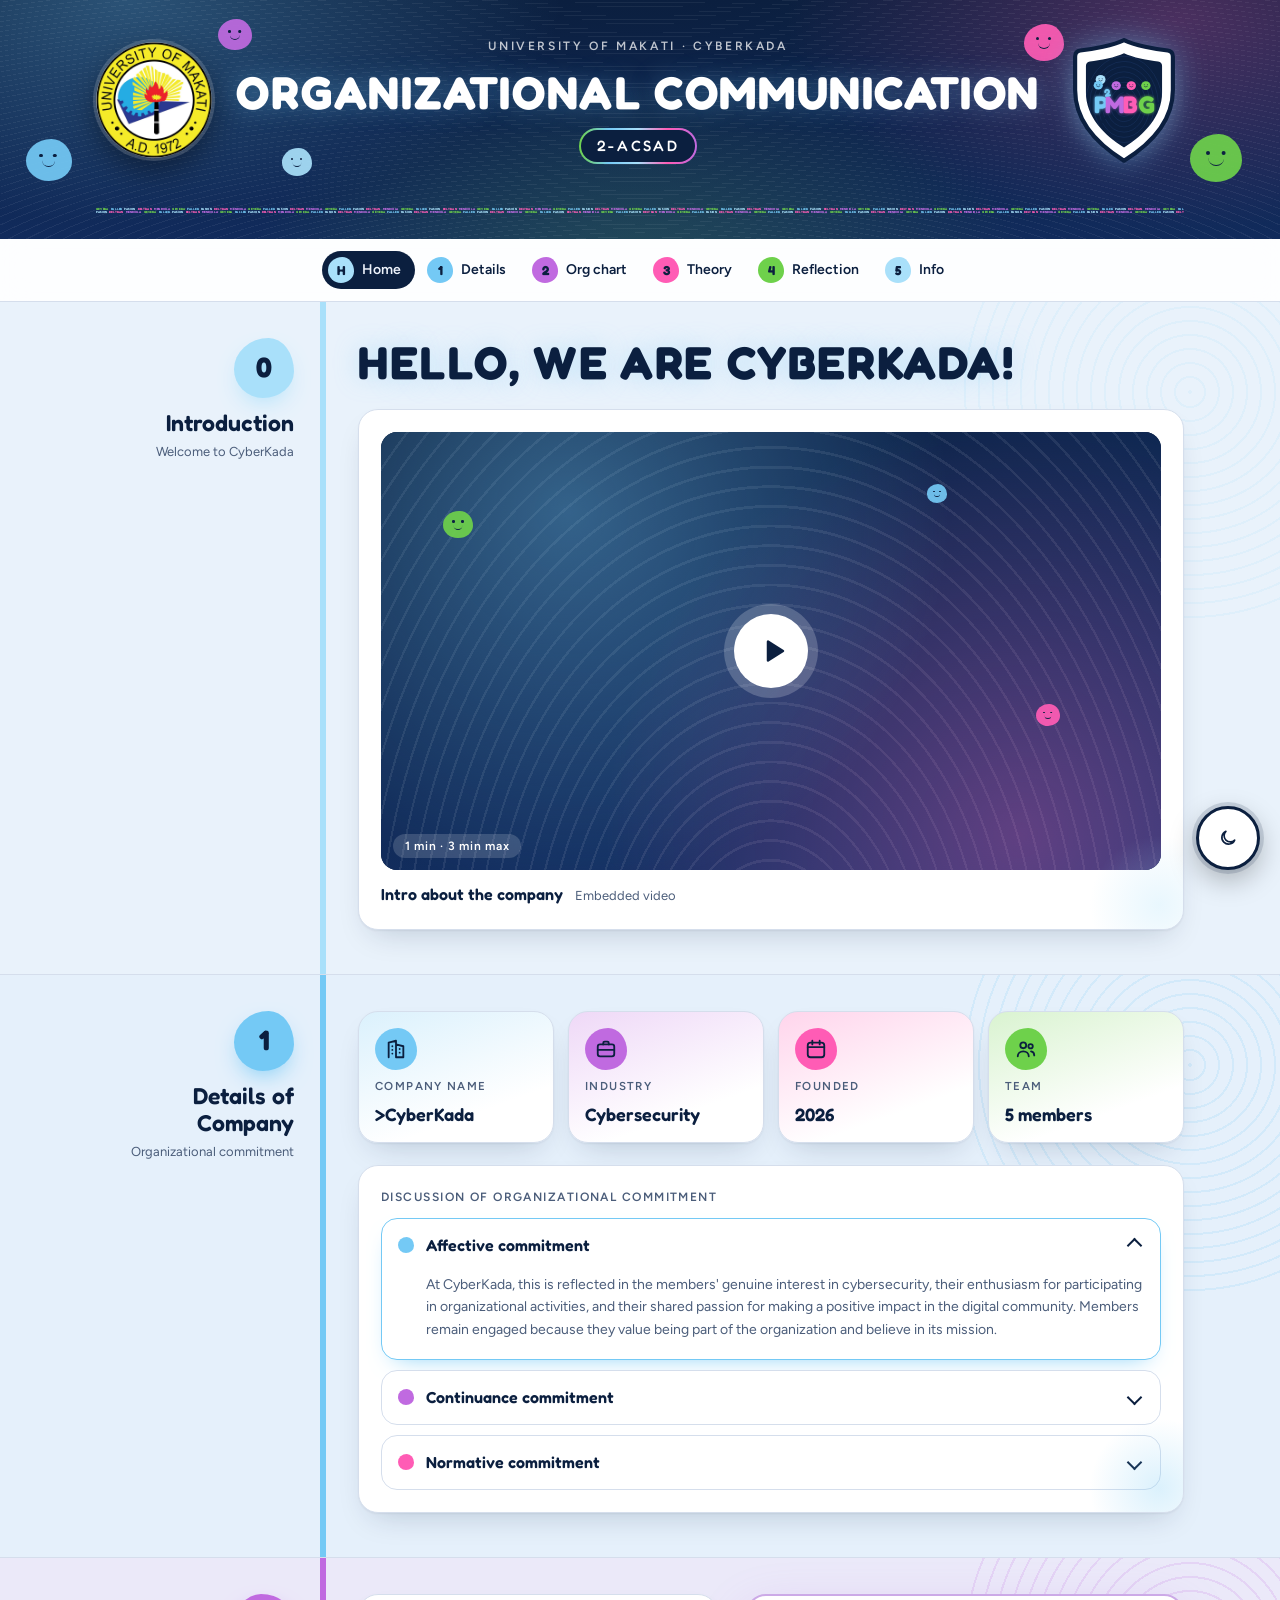
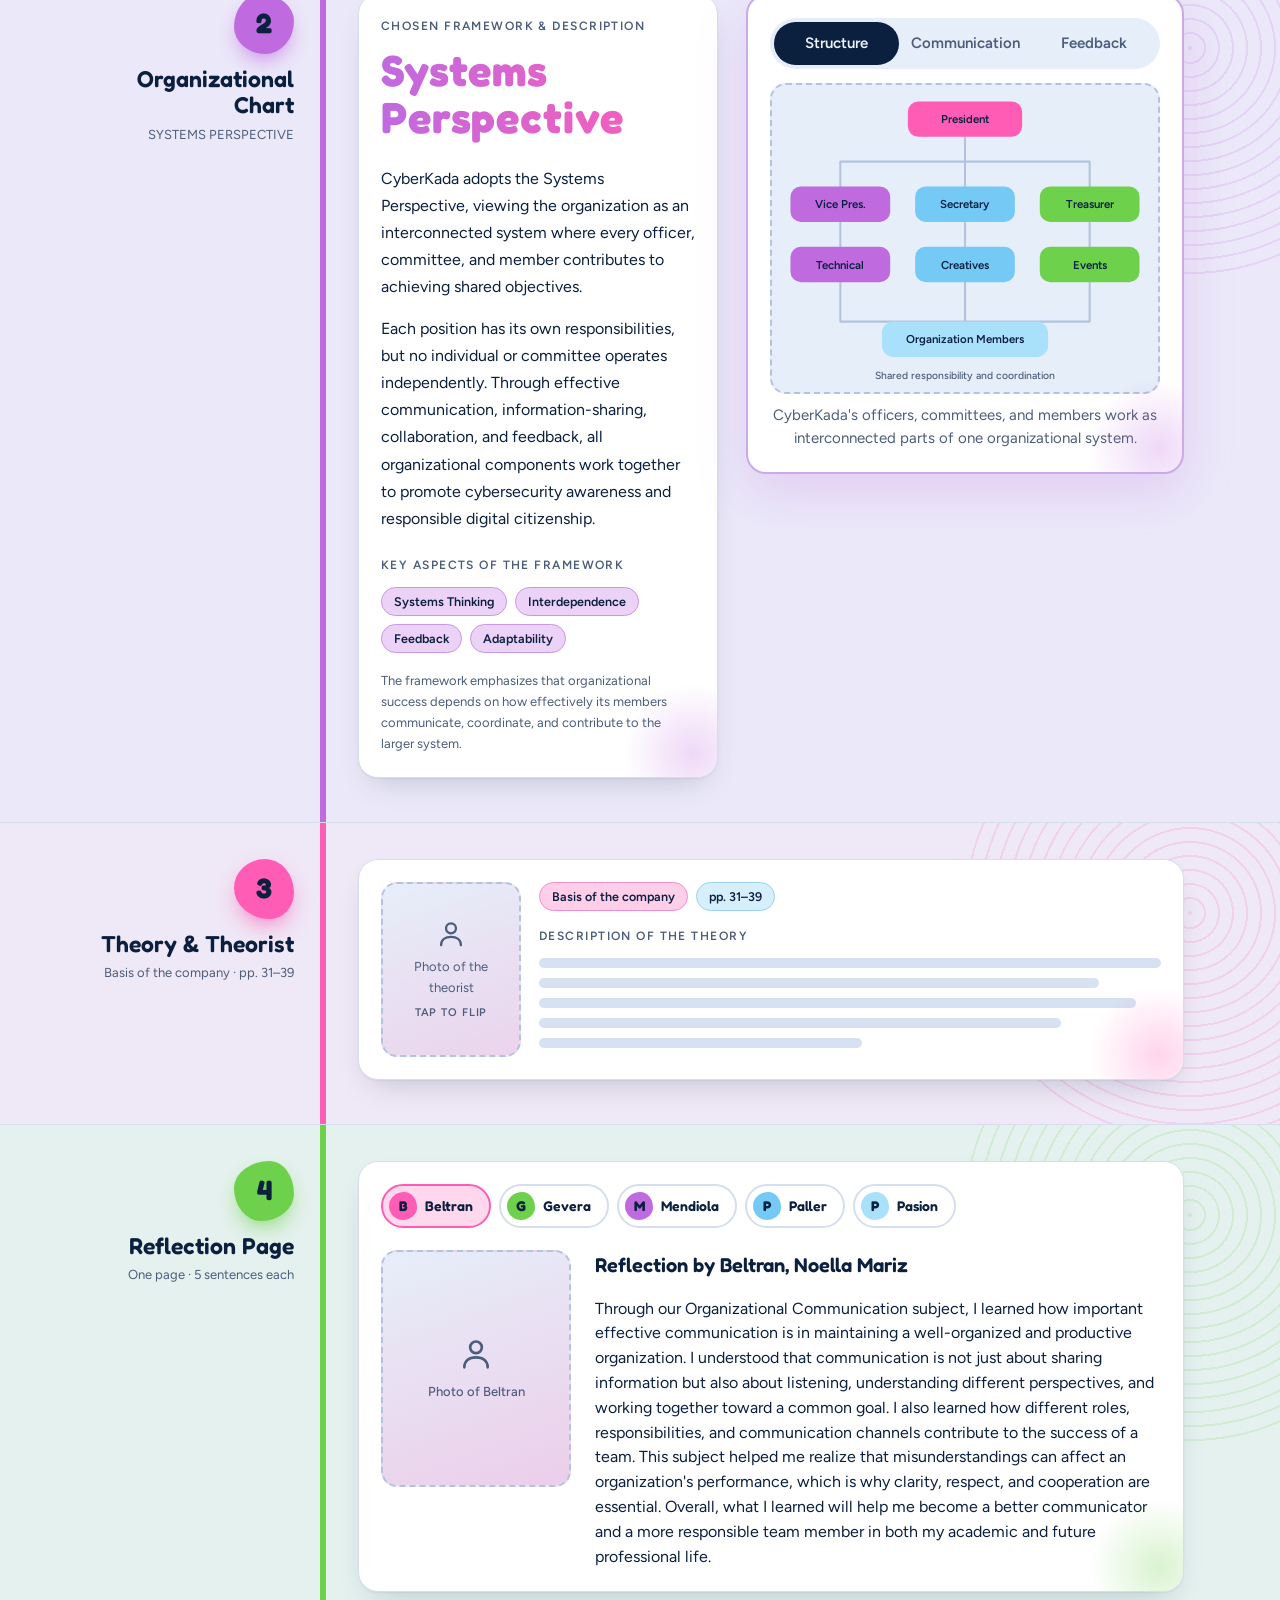
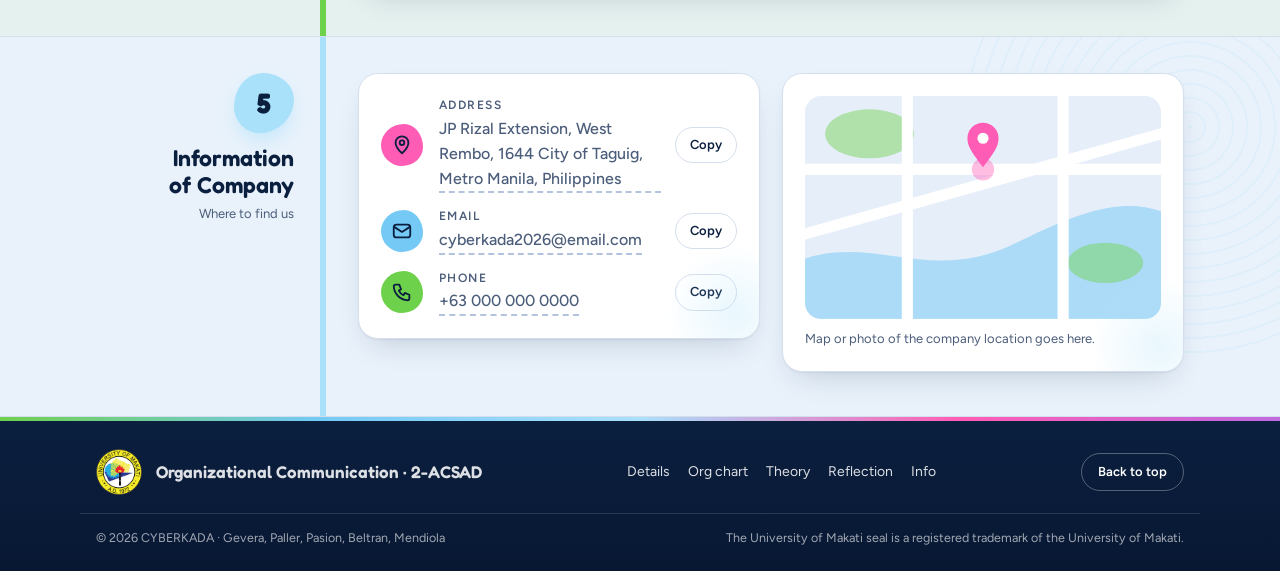
==== index.html @ 2f74b751 "Paller Reflection" ====
<!DOCTYPE html>
<html lang="en">
<head>
<meta charset="UTF-8">
<meta name="viewport" content="width=device-width, initial-scale=1, viewport-fit=cover">
<title>CyberKada</title>
<link rel="preconnect" href="https://fonts.googleapis.com">
<link rel="preconnect" href="https://fonts.gstatic.com" crossorigin>
<link rel="stylesheet" href="https://fonts.googleapis.com/css2?family=Fredoka:wght@500;600;700&family=Figtree:wght@400;500;600&display=swap">
<link rel="stylesheet" href="style.css">
</head>
<body>

<!-- ============ HERO ============ -->
<header class="hero" id="top-of-page">
  <div class="floaters" aria-hidden="true">
    <i class="fl" style="--c: var(--sky); --s: 46px; left: 2%; top: 58%; --du: 7s"></i>
    <i class="fl" style="--c: var(--violet); --s: 34px; left: 17%; top: 8%; --du: 6s; --d: -2s"></i>
    <i class="fl" style="--c: var(--pink); --s: 40px; left: 80%; top: 10%; --du: 8s; --d: -1s"></i>
    <i class="fl" style="--c: var(--lime); --s: 52px; left: 93%; top: 56%; --du: 7.5s; --d: -3s"></i>
    <i class="fl" style="--c: var(--ice); --s: 30px; left: 22%; top: 62%; --du: 6.5s; --d: -4s"></i>
  </div>

  <div class="wrap">
    <div class="bar">
      <a class="seal" href="#top-of-page" aria-label="University of Makati seal">
        <img src="umak-logo.png" alt="University of Makati seal" width="512" height="512">
      </a>

      <div class="title">
        <p class="eyebrow">University of Makati · Cyberkada</p>
        <h1>Organizational Communication</h1>
        <span class="sect">2-ACSAD</span>
      </div>

      <button class="co" id="logo" type="button" aria-label="P squared M B G company logo. Tap to make the blobs bounce.">
        <svg viewBox="0 0 200 240" aria-hidden="true">
          <defs>
            <path id="shp" d="M100 4C80 14 40 22 16 24Q6 25 6 36L6 100C6 160 50 205 100 236C150 205 194 160 194 100L194 36Q194 25 184 24C160 22 120 14 100 4Z"/>
            <clipPath id="inner"><use href="#shp" transform="translate(100 120) scale(.78) translate(-100 -120)"/></clipPath>
            <filter id="glow" x="-25%" y="-35%" width="150%" height="170%"><feGaussianBlur stdDeviation="3.4"/></filter>
            <g id="letters" font-family="Fredoka, 'Baloo 2', 'Arial Rounded MT Bold', system-ui, sans-serif" font-weight="700" font-size="46" text-anchor="middle">
              <text class="f-sky" x="55" y="144">P</text>
              <text class="f-violet" x="82" y="144">M</text>
              <text class="f-pink" x="113" y="144">B</text>
              <text class="f-lime" x="144" y="144">G</text>
              <text class="f-sky" x="70" y="113" font-size="21" transform="rotate(-10 70 113)">2</text>
            </g>
          </defs>

          <use href="#shp" class="f-paper" stroke="#0b1f3f" stroke-width="8" stroke-linejoin="round"/>
          <g clip-path="url(#inner)">
            <rect width="200" height="240" class="f-navy"/>
            <g class="fp">
              <ellipse cx="100" cy="128" rx="10" ry="13"/>
              <ellipse cx="100" cy="128" rx="18" ry="23" stroke-dasharray="60 5 30 6"/>
              <ellipse cx="100" cy="128" rx="26" ry="33" stroke-dasharray="80 4 40 7"/>
              <ellipse cx="100" cy="128" rx="34" ry="43" stroke-dasharray="100 6 50 5"/>
              <ellipse cx="100" cy="128" rx="42" ry="53" stroke-dasharray="120 5 60 8"/>
              <ellipse cx="100" cy="128" rx="50" ry="63" stroke-dasharray="140 7 70 5"/>
              <ellipse cx="100" cy="128" rx="58" ry="73" stroke-dasharray="160 5 80 9"/>
              <ellipse cx="100" cy="128" rx="66" ry="83" stroke-dasharray="180 8 90 6"/>
              <ellipse cx="100" cy="128" rx="74" ry="93" stroke-dasharray="200 6 100 7"/>
            </g>
          </g>

          <!-- five blobs, one per surname initial -->
          <g transform="translate(55 80)"><g class="bl" style="--i:0"><ellipse rx="9.5" ry="9" class="f-ice"/><circle cx="-3" cy="-1.5" r=".9" class="f-navy"/><circle cx="3" cy="-1.5" r=".9" class="f-navy"/><path class="face-line" d="M-3.2 1.6Q0 4.8 3.2 1.6"/></g></g>
          <g transform="translate(50.5 91)"><g class="bl" style="--i:1"><ellipse rx="8.8" ry="8.2" class="f-sky"/><circle cx="-3" cy="-1.8" r=".9" class="f-navy"/><circle cx="3" cy="-1.8" r=".9" class="f-navy"/><path class="face-line" d="M-3.2 1.4Q0 4.6 3.2 1.4"/></g></g>
          <g transform="translate(85 91.5)"><g class="bl" style="--i:2"><ellipse rx="9" ry="8.4" class="f-violet"/><circle cx="-3" cy="-1.8" r=".9" class="f-navy"/><circle cx="3" cy="-1.8" r=".9" class="f-navy"/><path class="face-line" d="M-3.2 1.4Q0 4.6 3.2 1.4"/></g></g>
          <g transform="translate(114 91.5)"><g class="bl" style="--i:3"><ellipse rx="9" ry="8.4" class="f-pink"/><circle cx="-3" cy="-1.8" r=".9" class="f-navy"/><circle cx="3" cy="-1.8" r=".9" class="f-navy"/><path class="face-line" d="M-3.2 1.4Q0 4.6 3.2 1.4"/></g></g>
          <g transform="translate(142 91.5)"><g class="bl" style="--i:4"><ellipse rx="9" ry="8.4" class="f-lime"/><circle cx="-3" cy="-1.8" r=".9" class="f-navy"/><circle cx="3" cy="-1.8" r=".9" class="f-navy"/><path class="face-line" d="M-3.2 1.4Q0 4.6 3.2 1.4"/></g></g>

          <use href="#letters" filter="url(#glow)" opacity=".85"/>
          <use href="#letters"/>
        </svg>
      </button>
    </div>

    

    <!-- Divider: a line from afar, the surnames when zoomed in (filled by script.js) -->
    <div class="names" id="rule" aria-hidden="true"></div>
  </div>
</header>

<!-- ============ STICKY NAV ============ -->
<nav class="nav" aria-label="Sections">
  <div class="wrap">
    <div class="pills">
      <a class="pill" href="#s0" style="--c: var(--ice)"><b>H</b>Home</a>
      <a class="pill" href="#s1" style="--c: var(--sky)"><b>1</b>Details</a>
      <a class="pill" href="#s2" style="--c: var(--violet)"><b>2</b>Org chart</a>
      <a class="pill" href="#s3" style="--c: var(--pink)"><b>3</b>Theory</a>
      <a class="pill" href="#s4" style="--c: var(--lime)"><b>4</b>Reflection</a>
      <a class="pill" href="#s5" style="--c: var(--ice)"><b>5</b>Info</a>
    </div>
    
  </div>
  <div class="progress" aria-hidden="true"></div>
</nav>

<main>


  <section class="band" id="s0" style="--c: var(--ice)" aria-labelledby="h0-intro">
    <div class="wrap sec">
      <div class="rail-col">
        <div class="rail">
          <div class="num">0</div>
          <div>
            <h2 id="h0-intro">Introduction</h2>
            <p class="hint">Welcome to CyberKada</p>
          </div>
        </div>
      </div>
      <div class="body">
        <h1>Hello, we are CyberKada!</h1>

        <!-- EMBEDDED VIDEO (moved here from Section 3) -->
        <div class="card rv" style="--c: var(--ice)">
          <!-- Put the embed link in data-embed, e.g. https://www.youtube.com/embed/VIDEO_ID -->
          <div class="video" id="video" data-embed="">
            <div class="vposter">
              <div class="floaters" aria-hidden="true">
                <i class="fl" style="--c: var(--lime); --s: 30px; left: 8%; top: 18%; --du: 6s"></i>
                <i class="fl" style="--c: var(--pink); --s: 24px; left: 84%; top: 62%; --du: 5s; --d: -2s"></i>
                <i class="fl" style="--c: var(--sky); --s: 20px; left: 70%; top: 12%; --du: 7s; --d: -1s"></i>
              </div>
            </div>
            <button class="play" id="play" type="button" aria-label="Play the intro video">
              <svg viewBox="0 0 24 24" fill="currentColor" aria-hidden="true"><path d="M7 4.5v15a1 1 0 0 0 1.5.86l12-7.5a1 1 0 0 0 0-1.72l-12-7.5A1 1 0 0 0 7 4.5z"/></svg>
            </button>
            <span class="vbadge">1 min · 3 min max</span>
          </div>
          <div class="vcap">
            <strong>Intro about the company</strong>
            <span>Embedded video</span>
          </div>
        </div>
      </div>
    </div>
  </section>

  <!-- ============ 1 · DETAILS OF COMPANY ============ -->
  <section class="band" id="s1" style="--c: var(--sky)" aria-labelledby="h1-details">
    <div class="wrap sec">
      <div class="rail-col">
        <div class="rail">
          <div class="num">1</div>
          <div>
            <h2 id="h1-details">Details of Company</h2>
            <p class="hint">Organizational commitment</p>
          </div>
        </div>
      </div>
      <div class="body">
        <div class="tiles rv">
          <article class="tile" style="--c: var(--sky)">
            <span class="ico"><svg viewBox="0 0 24 24" fill="none" stroke="currentColor" stroke-width="2" stroke-linecap="round" stroke-linejoin="round" aria-hidden="true"><path d="M4 21V5l8-2v18M12 21h8V9l-8-2M8 9h.01M8 13h.01M8 17h.01M16 12h.01M16 16h.01"/></svg></span>
            <span class="k">Company name</span>
            <strong class="v">>CyberKada</strong>
          </article>
          <article class="tile" style="--c: var(--violet)">
            <span class="ico"><svg viewBox="0 0 24 24" fill="none" stroke="currentColor" stroke-width="2" stroke-linecap="round" stroke-linejoin="round" aria-hidden="true"><rect x="3" y="7" width="18" height="13" rx="2.5"/><path d="M9 7V5.5A1.5 1.5 0 0 1 10.5 4h3A1.5 1.5 0 0 1 15 5.5V7M3 13h18"/></svg></span>
            <span class="k">Industry</span>
            <strong class="v">Cybersecurity</strong>
          </article>
          <article class="tile" style="--c: var(--pink)">
            <span class="ico"><svg viewBox="0 0 24 24" fill="none" stroke="currentColor" stroke-width="2" stroke-linecap="round" stroke-linejoin="round" aria-hidden="true"><rect x="3" y="5" width="18" height="16" rx="3"/><path d="M8 3v4M16 3v4M3 10h18"/></svg></span>
            <span class="k">Founded</span>
            <strong class="v">2026</strong>
          </article>
          <article class="tile" style="--c: var(--lime)">
            <span class="ico"><svg viewBox="0 0 24 24" fill="none" stroke="currentColor" stroke-width="2" stroke-linecap="round" stroke-linejoin="round" aria-hidden="true"><circle cx="9" cy="8" r="3.2"/><path d="M3 20c0-3.5 2.7-5.5 6-5.5s6 2 6 5.5"/><circle cx="17" cy="9" r="2.4"/><path d="M17.5 14.6c2.3.3 3.5 2 3.5 4.4"/></svg></span>
            <span class="k">Team</span>
            <strong class="v"><span data-count="5">5</span> members</strong>
          </article>
        </div>

        <div class="card rv" style="--c: var(--sky)">
          <p class="kicker">Discussion of organizational commitment</p>
         <div class="acc">
          <details open name="commitment" style="--c: var(--sky)">
            <summary><span>Affective commitment</span></summary>
            <div class="acc-body">
              <p>
                At CyberKada, this is reflected in the members' genuine interest in cybersecurity,
                their enthusiasm for participating in organizational activities, and their shared
                passion for making a positive impact in the digital community. Members remain engaged
                because they value being part of the organization and believe in its mission.
              </p>
            </div>
          </details>

          <details name="commitment" style="--c: var(--violet)">
            <summary><span>Continuance commitment</span></summary>
            <div class="acc-body">
              <p>
                Within CyberKada, members recognize the value of the experiences, knowledge,
                opportunities, relationships, and skills they gain through their involvement.
                The responsibilities they undertake and the progress they contribute to encourage
                them to remain committed and continue supporting the organization's initiatives.
              </p>
            </div>
          </details>

          <details name="commitment" style="--c: var(--pink)">
            <summary><span>Normative commitment</span></summary>
            <div class="acc-body">
              <p>
                At CyberKada, this is demonstrated through members' dedication to fulfilling
                their assigned roles, supporting fellow members, and contributing to organizational
                objectives. Members recognize their responsibilities and remain committed to upholding
                the organization's values, maintaining teamwork, and fulfilling the trust placed in them.
              </p>
            </div>
          </details>
        </div>
        </div>
      </div>
    </div>
  </section>


<!-- ============ 2 · ORGANIZATIONAL CHART ============ -->
<section class="band" id="s2" style="--c: var(--violet)" aria-labelledby="h2-chart">
  <div class="wrap sec">
    <div class="rail-col">
      <div class="rail">
        <div class="num">2</div>
        <div>
          <h2 id="h2-chart">Organizational Chart</h2>
          <p class="hint">SYSTEMS PERSPECTIVE</p>
        </div>
      </div>
    </div>

    <div class="body">
      <div class="split">

                <!-- FRAMEWORK DESCRIPTION (left) -->
        <div class="card fw rv" style="--c: var(--violet)">
          <p class="kicker">Chosen framework &amp; description</p>

          <h3 class="fw-word">Systems Perspective</h3>

          <p>
            CyberKada adopts the Systems Perspective, viewing the
            organization as an interconnected system where every
            officer, committee, and member contributes to achieving
            shared objectives.
          </p>

          <p>
            Each position has its own responsibilities, but no
            individual or committee operates independently.
            Through effective communication, information-sharing,
            collaboration, and feedback, all organizational
            components work together to promote cybersecurity
            awareness and responsible digital citizenship.
          </p>

          <p class="kicker">Key aspects of the framework</p>

          <div class="chips">
            <span class="tag">Systems Thinking</span>
            <span class="tag">Interdependence</span>
            <span class="tag">Feedback</span>
            <span class="tag">Adaptability</span>
          </div>

          <p class="note">
            The framework emphasizes that organizational success
            depends on how effectively its members communicate,
            coordinate, and contribute to the larger system.
          </p>
        </div>

        <!-- ORGANIZATIONAL CHART PREVIEW (main highlight, right) -->
        <div class="card chart-card rv" style="--c: var(--violet)">


          <div class="seg" role="group" aria-label="Preview organizational systems">
            <button type="button" data-variant="tree" aria-pressed="true">Structure</button>
            <button type="button" data-variant="flat" aria-pressed="false">Communication</button>
            <button type="button" data-variant="matrix" aria-pressed="false">Feedback</button>
          </div>

          <button class="zoom" type="button" data-zoom aria-label="Enlarge the chart preview">

                        <svg class="orgsvg" id="orgsvg" data-active="tree"
              viewBox="0 0 360 284"
              role="img"
              aria-label="CyberKada interconnected organizational system">

              <!-- 1. STRUCTURE -->
              <g data-v="tree">
                <path class="ln"
                  d="M180 44 V68
                     M60 68 H300
                     M60 68 V92 M180 68 V92 M300 68 V92
                     M60 126 V150 M180 126 V150 M300 126 V150
                     M60 184 V222 M180 184 V222 M300 184 V222
                     M60 222 H300"/>

                <g class="nd n-pink">
                  <title>President</title>
                  <rect x="125" y="10" width="110" height="34" rx="10"/>
                  <text x="180" y="31">President</text>
                </g>

                <g class="nd n-violet">
                  <rect x="12" y="92" width="96" height="34" rx="10"/>
                  <text x="60" y="113">Vice Pres.</text>
                </g>
                <g class="nd n-sky">
                  <rect x="132" y="92" width="96" height="34" rx="10"/>
                  <text x="180" y="113">Secretary</text>
                </g>
                <g class="nd n-lime">
                  <rect x="252" y="92" width="96" height="34" rx="10"/>
                  <text x="300" y="113">Treasurer</text>
                </g>

                <g class="nd n-violet">
                  <rect x="12" y="150" width="96" height="34" rx="10"/>
                  <text x="60" y="171">Technical</text>
                </g>
                <g class="nd n-sky">
                  <rect x="132" y="150" width="96" height="34" rx="10"/>
                  <text x="180" y="171">Creatives</text>
                </g>
                <g class="nd n-lime">
                  <rect x="252" y="150" width="96" height="34" rx="10"/>
                  <text x="300" y="171">Events</text>
                </g>

                <g class="nd n-ice">
                  <rect x="100" y="222" width="160" height="34" rx="11"/>
                  <text x="180" y="243">Organization Members</text>
                </g>

                <text x="180" y="277" class="svg-note">
                  Shared responsibility and coordination
                </text>
              </g>

              <!-- 2. COMMUNICATION -->
              <g data-v="flat">
                <defs>
                  <marker id="commArrow" markerWidth="6" markerHeight="6"
                    refX="5" refY="3" orient="auto">
                    <path d="M0 0 L6 3 L0 6" fill="none"
                      stroke="currentColor" stroke-width="1"/>
                  </marker>
                </defs>

                <g class="nd n-pink">
                  <rect x="120" y="10" width="120" height="34" rx="10"/>
                  <text x="180" y="31">Leadership</text>
                </g>

                <path class="ln" marker-end="url(#commArrow)"
                  d="M180 44 V74
                     M60 74 H300
                     M60 74 V108
                     M180 74 V108
                     M300 74 V108"/>

                <g class="nd n-violet">
                  <rect x="12" y="108" width="96" height="34" rx="10"/>
                  <text x="60" y="129">Technical</text>
                </g>
                <g class="nd n-sky">
                  <rect x="132" y="108" width="96" height="34" rx="10"/>
                  <text x="180" y="129">Creatives</text>
                </g>
                <g class="nd n-lime">
                  <rect x="252" y="108" width="96" height="34" rx="10"/>
                  <text x="300" y="129">Events</text>
                </g>

                <path class="ln" marker-end="url(#commArrow)"
                  d="M108 125 H132
                     M228 125 H252"/>

                <path class="ln" marker-end="url(#commArrow)"
                  d="M60 142 V186
                     M180 142 V186
                     M300 142 V186
                     M60 186 H300
                     M180 186 V212"/>

                <g class="nd n-ice">
                  <rect x="110" y="212" width="140" height="34" rx="11"/>
                  <text x="180" y="233">Members</text>
                </g>

                <text x="180" y="270" class="svg-note">
                  Information sharing and coordination
                </text>
              </g>

              <!-- 3. FEEDBACK -->
              <g data-v="matrix">
                <g class="nd n-pink">
                  <rect x="120" y="10" width="120" height="34" rx="10"/>
                  <text x="180" y="31">CyberKada</text>
                </g>

                <path class="ln" d="M180 44 V70"/>

                <g class="nd n-sky">
                  <rect x="95" y="70" width="170" height="34" rx="10"/>
                  <text x="180" y="91">Activities &amp; Projects</text>
                </g>

                <path class="ln" d="M180 104 V130"/>

                <g class="nd n-lime">
                  <rect x="95" y="130" width="170" height="34" rx="10"/>
                  <text x="180" y="151">Evaluation</text>
                </g>

                <path class="ln" d="M180 164 V190"/>

                <g class="nd n-violet">
                  <rect x="95" y="190" width="170" height="34" rx="10"/>
                  <text x="180" y="211">Feedback &amp; Suggestions</text>
                </g>

                <!-- feedback loop back to CyberKada -->
                <path class="ln" d="M95 207 H34 V27 H120"/>
                <path class="ln" d="M109 20 L120 27 L109 34"/>

                <text x="180" y="256" class="svg-note">
                  Continuous improvement and adaptation
                </text>
              </g>

            </svg>
          </button>

          <p class="note" id="org-description">
            CyberKada's officers, committees, and members work as
            interconnected parts of one organizational system.
          </p>
        </div>

      </div>
    </div>
  </div>
</section>


  <!-- ============ 3 · THEORY & THEORIST ============ -->
  <section class="band" id="s3" style="--c: var(--pink)" aria-labelledby="h3-theory">
    <div class="wrap sec">
      <div class="rail-col">
        <div class="rail">
          <div class="num">3</div>
          <div>
            <h2 id="h3-theory">Theory &amp; Theorist</h2>
            <p class="hint">Basis of the company · <span style="white-space: nowrap">pp. 31–39</span></p>
          </div>
        </div>
      </div>
      <div class="body">
        <div class="theory-grid">
          <div class="card rv" style="--c: var(--pink)">
            <div class="tcard">
              <div class="flip" id="flip" role="button" tabindex="0" aria-pressed="false" aria-label="Theorist photo. Press to flip and see why we chose this theory.">
                <div class="flip-in">
                  <div class="face ph">
                    <svg viewBox="0 0 24 24" fill="none" stroke="currentColor" stroke-width="1.6" stroke-linecap="round" stroke-linejoin="round" aria-hidden="true"><circle cx="12" cy="8" r="3.5"/><path d="M5 20c0-4 3-6 7-6s7 2 7 6"/></svg>
                    <span>Photo of the theorist</span>
                    <span class="flipnote">Tap to flip</span>
                  </div>
                  <div class="face back">
                    <strong>Why we chose it</strong>
                    <div class="lines"><i style="--w:100%"></i><i style="--w:88%"></i><i style="--w:94%"></i><i style="--w:56%"></i></div>
                  </div>
                </div>
              </div>
              <div>
                <div class="chips">
                  <span class="tag" style="--c: var(--pink)">Basis of the company</span>
                  <span class="tag" style="--c: var(--sky)">pp. 31–39</span>
                </div>
                <p class="kicker">Description of the theory</p>
                <div class="lines">
                  <i style="--w:100%"></i><i style="--w:90%"></i><i style="--w:96%"></i><i style="--w:84%"></i><i style="--w:52%"></i>
                </div>
              </div>
            </div>
          </div>
        </div>
      </div>
    </div>
  </section>

    <!-- ============ 4 · REFLECTION PAGE ============ -->
  <section class="band" id="s4" style="--c: var(--lime)" aria-labelledby="h4-reflection">
    <div class="wrap sec">
      <div class="rail-col">
        <div class="rail">
          <div class="num">4</div>
          <div>
            <h2 id="h4-reflection">Reflection Page</h2>
            <p class="hint">One page · 5 sentences each</p>
          </div>
        </div>
      </div>
      <div class="body">
        <div class="card rv" style="--c: var(--lime)">

          <div class="tabs" role="tablist" aria-label="Group members">
            <button class="tab" role="tab" type="button" id="tab-beltran" aria-controls="panel-beltran" aria-selected="true" style="--c: var(--pink)"><i class="mini">B</i>Beltran</button>
            <button class="tab" role="tab" type="button" id="tab-gevera" aria-controls="panel-gevera" aria-selected="false" tabindex="-1" style="--c: var(--lime)"><i class="mini">G</i>Gevera</button>
            <button class="tab" role="tab" type="button" id="tab-mendiola" aria-controls="panel-mendiola" aria-selected="false" tabindex="-1" style="--c: var(--violet)"><i class="mini">M</i>Mendiola</button>
            <button class="tab" role="tab" type="button" id="tab-paller" aria-controls="panel-paller" aria-selected="false" tabindex="-1" style="--c: var(--sky)"><i class="mini">P</i>Paller</button>
            <button class="tab" role="tab" type="button" id="tab-pasion" aria-controls="panel-pasion" aria-selected="false" tabindex="-1" style="--c: var(--ice)"><i class="mini">P</i>Pasion</button>
          </div>

          <!-- ===== BELTRAN ===== -->
          <div class="panel" role="tabpanel" id="panel-beltran" aria-labelledby="tab-beltran" style="--c: var(--pink)">
            <div class="refl">
              <figure class="rphoto">
                <svg viewBox="0 0 24 24" fill="none" stroke="currentColor" stroke-width="1.6" stroke-linecap="round" stroke-linejoin="round" aria-hidden="true"><circle cx="12" cy="8" r="3.5"/><path d="M5 20c0-4 3-6 7-6s7 2 7 6"/></svg>
                <span>Photo of Beltran</span>
              </figure>
              <div class="rtext">
                <div class="pan-head"><h3>Reflection by Beltran, Noella Mariz</h3></div>
                <p>
                  Through our Organizational Communication subject, I learned how important effective
                  communication is in maintaining a well-organized and productive organization.
                  I understood that communication is not just about sharing information but also
                  about listening, understanding different perspectives, and working together toward
                  a common goal. I also learned how different roles, responsibilities, and communication
                  channels contribute to the success of a team. This subject helped me realize that
                  misunderstandings can affect an organization's performance, which is why clarity, respect,
                  and cooperation are essential. Overall, what I learned will help me become a better communicator
                  and a more responsible team member in both my academic and future professional life.
                </p>
              </div>
            </div>
          </div>

          <!-- ===== GEVERA ===== -->
          <div class="panel" role="tabpanel" id="panel-gevera" aria-labelledby="tab-gevera" style="--c: var(--lime)" hidden>
            <div class="refl">
              <figure class="rphoto">
                <svg viewBox="0 0 24 24" fill="none" stroke="currentColor" stroke-width="1.6" stroke-linecap="round" stroke-linejoin="round" aria-hidden="true"><circle cx="12" cy="8" r="3.5"/><path d="M5 20c0-4 3-6 7-6s7 2 7 6"/></svg>
                <span>Photo of Gevera</span>
              </figure>
              <div class="rtext">
                <div class="pan-head"><h3>Reflection by Gevera, Daniel</h3></div>
                <p>
                  <!-- paste Gevera's reflection paragraph here -->
                </p>
              </div>
            </div>
          </div>

          <!-- ===== MENDIOLA ===== -->
          <div class="panel" role="tabpanel" id="panel-mendiola" aria-labelledby="tab-mendiola" style="--c: var(--violet)" hidden>
            <div class="refl">
              <figure class="rphoto">
                <svg viewBox="0 0 24 24" fill="none" stroke="currentColor" stroke-width="1.6" stroke-linecap="round" stroke-linejoin="round" aria-hidden="true"><circle cx="12" cy="8" r="3.5"/><path d="M5 20c0-4 3-6 7-6s7 2 7 6"/></svg>
                <span>Photo of Mendiola</span>
              </figure>
              <div class="rtext">
                <div class="pan-head"><h3>Reflection by Mendiola, Carl Justin</h3></div>
                <p>
                  <!-- paste Mendiola's reflection paragraph here -->
                </p>
              </div>
            </div>
          </div>

          <!-- ===== PALLER ===== -->
          <div class="panel" role="tabpanel" id="panel-paller" aria-labelledby="tab-paller" style="--c: var(--sky)" hidden>
            <div class="refl">
              <figure class="rphoto">
                <svg viewBox="0 0 24 24" fill="none" stroke="currentColor" stroke-width="1.6" stroke-linecap="round" stroke-linejoin="round" aria-hidden="true"><circle cx="12" cy="8" r="3.5"/><path d="M5 20c0-4 3-6 7-6s7 2 7 6"/></svg>
                 <img src="img/Paller.jpg" alt="Photo of Zither Alphonsus Paller">
              </figure>
              <div class="rtext">
                <div class="pan-head"><h3>Reflection by Paller, Zither Alphonsus</h3></div>
                <p>
                  <!-- paste Paller's reflection paragraph here -->
                  Through Organizational Communication, I learned that communication is the thread that holds an organization together, and that it involves listening and giving feedback as much as sharing information. Building CyberKada with my groupmates showed me how the Systems Perspective works in practice, because every officer, committee, and member depends on the others to get things done. I also came to understand that commitment comes in different forms, whether it is genuine interest in the cause, the value of what we gain from staying, or the responsibility we feel toward our teammates. Working on this project taught me that unclear messages and unshared updates can slow down a team, while respect and open discussion help it move forward. Overall, this subject has prepared me to be a clearer communicator and a more dependable team member, both in my studies and in my future career in the field of technology.
                </p>
              </div>
            </div>
          </div>

          <!-- ===== PASION ===== -->
          <div class="panel" role="tabpanel" id="panel-pasion" aria-labelledby="tab-pasion" style="--c: var(--ice)" hidden>
            <div class="refl">
              <figure class="rphoto">
                <svg viewBox="0 0 24 24" fill="none" stroke="currentColor" stroke-width="1.6" stroke-linecap="round" stroke-linejoin="round" aria-hidden="true"><circle cx="12" cy="8" r="3.5"/><path d="M5 20c0-4 3-6 7-6s7 2 7 6"/></svg>
                <span>Photo of Pasion</span>
              </figure>
              <div class="rtext">
                <div class="pan-head"><h3>Reflection by Pasion, Hans Philip</h3></div>
                <p>
                  <!-- paste Pasion's reflection paragraph here -->
                </p>
              </div>
            </div>
          </div>

        </div>
      </div>
    </div>
  </section>

  <!-- ============ 5 · INFORMATION OF COMPANY ============ -->
  <section class="band" id="s5" style="--c: var(--ice)" aria-labelledby="h5-info">
    <div class="wrap sec">
      <div class="rail-col">
        <div class="rail">
          <div class="num">5</div>
          <div>
            <h2 id="h5-info">Information of Company</h2>
            <p class="hint">Where to find us</p>
          </div>
        </div>
      </div>
      <div class="body">
        <div class="split">
          <div class="card rv" style="--c: var(--ice)">
            <ul class="clist">
              <li>
                <span class="ico" style="--c: var(--pink)"><svg viewBox="0 0 24 24" fill="none" stroke="currentColor" stroke-width="2" stroke-linecap="round" stroke-linejoin="round" aria-hidden="true"><path d="M12 21s-7-6.2-7-11.5a7 7 0 0 1 14 0C19 14.8 12 21 12 21z"/><circle cx="12" cy="9.5" r="2.5"/></svg></span>
                <div><p class="kicker">Address</p><p class="val ph-text" id="addr">JP Rizal Extension, West Rembo, 1644 City of Taguig, Metro Manila, Philippines</p></div>
                <button class="copy" type="button" data-copy="#addr">Copy</button>
              </li>
              <li>
                <span class="ico" style="--c: var(--sky)"><svg viewBox="0 0 24 24" fill="none" stroke="currentColor" stroke-width="2" stroke-linecap="round" stroke-linejoin="round" aria-hidden="true"><rect x="3" y="5" width="18" height="14" rx="3"/><path d="M3.5 7.5 12 13l8.5-5.5"/></svg></span>
                <div><p class="kicker">Email</p><p class="val ph-text" id="mail">cyberkada2026@email.com</p></div>
                <button class="copy" type="button" data-copy="#mail">Copy</button>
              </li>
              <li>
                <span class="ico" style="--c: var(--lime)"><svg viewBox="0 0 24 24" fill="none" stroke="currentColor" stroke-width="2" stroke-linecap="round" stroke-linejoin="round" aria-hidden="true"><path d="M5 4h4l2 5-2.5 1.5a11 11 0 0 0 5 5L15 13l5 2v4a2 2 0 0 1-2 2A16 16 0 0 1 3 6a2 2 0 0 1 2-2z"/></svg></span>
                <div><p class="kicker">Phone</p><p class="val ph-text" id="tel">+63 000 000 0000</p></div>
                <button class="copy" type="button" data-copy="#tel">Copy</button>
              </li>
            </ul>
          </div>

          <div class="card rv" style="--c: var(--ice)">
            <svg class="map" viewBox="0 0 320 200" role="img" aria-label="Map placeholder with a pin">
              <rect class="m-bg" width="320" height="200"/>
              <path class="m-water" d="M-10 150C60 120 110 172 190 132S300 92 340 112V210H-10Z"/>
              <ellipse class="m-park" cx="58" cy="34" rx="40" ry="22"/>
              <ellipse class="m-park" cx="270" cy="150" rx="34" ry="18"/>
              <path class="m-road" d="M0 66H320"/>
              <path class="m-road" d="M92 0V200"/>
              <path class="m-road" d="M232 0V200"/>
              <path class="m-road" d="M0 124 320 34"/>
              <g transform="translate(160 66)">
                <circle class="m-pulse" r="10"/>
                <path class="m-pin" d="M0 0c-9-12-14-18-14-26a14 14 0 0 1 28 0c0 8-5 14-14 26z" transform="translate(0 -2)"/>
                <circle class="m-dot" cy="-28" r="5"/>
              </g>
            </svg>
            <p class="note">Map or photo of the company location goes here.</p>
          </div>
        </div>
      </div>
    </div>
  </section>

</main>

<!-- ============ FOOTER ============ -->
<footer class="foot">
  <div class="sline" aria-hidden="true"></div>
  <div class="wrap foot-in">
    <div class="foot-brand">
      <img src="umak-logo.png" alt="" width="46" height="46">
      <span>Organizational Communication · 2-ACSAD</span>
    </div>
    <nav aria-label="Footer">
      <a href="#s1">Details</a>
      <a href="#s2">Org chart</a>
      <a href="#s3">Theory</a>
      <a href="#s4">Reflection</a>
      <a href="#s5">Info</a>
    </nav>
    <button class="totop" id="top" type="button">Back to top</button>
  </div>
  <div class="wrap fine">
    <span>© 2026 CYBERKADA · Gevera, Paller, Pasion, Beltran, Mendiola</span>
    <span>The University of Makati seal is a registered trademark of the University of Makati.</span>
  </div>
</footer>

<button class="theme" id="theme" type="button" aria-pressed="false" aria-label="Switch to dark mode">
      <svg class="moon" viewBox="0 0 24 24" fill="none" stroke="currentColor" stroke-width="2" stroke-linecap="round" stroke-linejoin="round" aria-hidden="true"><path d="M20 14.5A8 8 0 1 1 9.5 4a6.5 6.5 0 0 0 10.5 10.5z"/></svg>
      <svg class="sun" viewBox="0 0 24 24" fill="none" stroke="currentColor" stroke-width="2" stroke-linecap="round" stroke-linejoin="round" aria-hidden="true"><circle cx="12" cy="12" r="4"/><path d="M12 2v2M12 20v2M4.9 4.9l1.4 1.4M17.7 17.7l1.4 1.4M2 12h2M20 12h2M4.9 19.1l1.4-1.4M17.7 6.3l1.4-1.4"/></svg>
    </button>

<div class="toast" id="toast" role="status" aria-live="polite"></div>

<dialog class="lb" id="lb" aria-label="Enlarged view">
  <div class="lb-body" id="lb-body"></div>
  <button class="lb-x" id="lb-x" type="button" aria-label="Close enlarged view">×</button>
</dialog>

<script src="script.js"></script>
</body>
</html>
---- style.css ----
/* ==========================================================================
   P²MBG Company Profile — Organizational Communication · 2-ACSAD
   Layout: navy hero (UMAK seal | title + team | P²MBG shield) with the
           surname micro-rule -> sticky nav -> five colour-coded bands, each a
           sticky label rail + content cards.
   ========================================================================== */

/* ---------- Design tokens ---------- */
:root {
  --bg: #eef3fb;
  --surface: #ffffff;
  --ink: #0b1f3f;
  --ink-soft: #4b5d7a;
  --line: #d5deec;
  --ph: #e6eef9;
  --ph-line: #b3c3dd;
  --sk: #d6e1f2;
  --fp: #27467c;
  --nav-bg: rgba(255, 255, 255, .86);
  --shadow: 0 1px 2px rgba(11, 31, 63, .06), 0 14px 32px -14px rgba(11, 31, 63, .22);

  /* logo colours */
  --navy: #0b1f3f;
  --navy-2: #143275;
  --paper: #ffffff;
  --sky: #74c9f5;     /* P  (Paller)   */
  --ice: #a9e0fa;     /* P² (Pasion)   */
  --violet: #c06ae0;  /* M  (Mendiola) */
  --pink: #ff5cb5;    /* B  (Beltran)  */
  --lime: #6ed14b;    /* G  (Gevera)   */

  --font-display: 'Fredoka', 'Baloo 2', 'Arial Rounded MT Bold', system-ui, sans-serif;
  --font-body: 'Figtree', system-ui, -apple-system, 'Segoe UI', sans-serif;
  --nav-h: 62px;
  color-scheme: light;
}
@media (prefers-color-scheme: dark) {
  :root:not([data-theme="light"]) {
    --bg: #06122a; --surface: #0d2142; --ink: #eaf2ff; --ink-soft: #a3b5d3; --line: #20406d;
    --ph: #112a52; --ph-line: #3a5a8c; --sk: #1b3b6d; --fp: #27467c;
    --nav-bg: rgba(7, 20, 42, .86);
    --shadow: 0 1px 2px rgba(0, 0, 0, .4), 0 16px 34px -14px rgba(0, 0, 0, .65);
    color-scheme: dark;
  }
}
:root[data-theme="dark"] {
  --bg: #06122a; --surface: #0d2142; --ink: #eaf2ff; --ink-soft: #a3b5d3; --line: #20406d;
  --ph: #112a52; --ph-line: #3a5a8c; --sk: #1b3b6d; --fp: #27467c;
  --nav-bg: rgba(7, 20, 42, .86);
  --shadow: 0 1px 2px rgba(0, 0, 0, .4), 0 16px 34px -14px rgba(0, 0, 0, .65);
  color-scheme: dark;
}

/* ---------- Base ---------- */
* { box-sizing: border-box; }
html { scroll-behavior: smooth; -webkit-text-size-adjust: 100%; }
body {
  margin: 0;
  background: var(--bg);
  color: var(--ink);
  font-family: var(--font-body);
  font-size: 16px;
  line-height: 1.55;
}
/* paints the phone's status-bar area behind the sticky nav */
body::before {
  content: "";
  position: fixed;
  inset: 0 0 auto;
  height: env(safe-area-inset-top, 0px);
  background: var(--surface);
  z-index: 60;
}
h1, h2, h3, p { margin: 0; }
img { max-width: 100%; }
button { font: inherit; color: inherit; }
:focus-visible { outline: 3px solid var(--sky); outline-offset: 3px; border-radius: 6px; }
.wrap {
  width: 100%;
  max-width: 1120px;
  margin-inline: auto;
  padding-left: max(16px, env(safe-area-inset-left, 0px));
  padding-right: max(16px, env(safe-area-inset-right, 0px));
}
.sr { position: absolute; width: 1px; height: 1px; overflow: hidden; clip: rect(0 0 0 0); white-space: nowrap; }

/* ---------- Hero ---------- */
.hero {
  position: relative;
  overflow: hidden;
  color: #fff;
  background:
    radial-gradient(620px 320px at 10% 0%, rgba(116, 201, 245, .30), transparent 70%),
    radial-gradient(560px 300px at 92% 8%, rgba(255, 92, 181, .26), transparent 70%),
    radial-gradient(560px 280px at 50% 115%, rgba(110, 209, 75, .20), transparent 70%),
    linear-gradient(180deg, #0b1f3f, #112b5c);
}
.hero::before {
  content: "";
  position: absolute;
  inset: 0;
  background: repeating-radial-gradient(ellipse 70% 100% at 50% 135%, rgba(255, 255, 255, .06) 0 2px, transparent 2px 16px);
  pointer-events: none;
}
.hero > .wrap { position: relative; z-index: 1; }
.floaters { position: absolute; inset: 0; pointer-events: none; z-index: 0; }

/* smiling blob, sized by font-size so every part scales with it */
.fl {
  position: absolute;
  font-size: var(--s, 44px);
  width: 1em;
  height: .92em;
  background: var(--c);
  border-radius: 55% 45% 50% 50% / 52% 55% 45% 48%;
  opacity: .92;
  animation: float var(--du, 7s) ease-in-out var(--d, 0s) infinite alternate;
}
.fl::before {
  content: "";
  position: absolute;
  left: 30%;
  top: 36%;
  width: .08em;
  height: .08em;
  border-radius: 50%;
  background: var(--navy);
  box-shadow: .3em 0 0 var(--navy);
}
.fl::after {
  content: "";
  position: absolute;
  left: 50%;
  top: 50%;
  width: .3em;
  height: .14em;
  border-bottom: .035em solid var(--navy);
  border-radius: 0 0 .3em .3em;
  transform: translateX(-50%);
}

.bar {
  display: grid;
  grid-template-columns: auto minmax(0, 1fr) auto;
  align-items: center;
  gap: 18px;
  padding-block: 30px 14px;
}
.seal { display: block; width: clamp(64px, 13vw, 116px); }
.seal img {
  display: block;
  width: 100%;
  height: auto;
  aspect-ratio: 1;
  border-radius: 50%;
  box-shadow: 0 0 0 3px rgba(255, 255, 255, .16), 0 12px 30px rgba(0, 0, 0, .4);
  transition: transform 1.2s cubic-bezier(.2, .8, .2, 1);
}
.seal:hover img { transform: rotate(360deg); }

.title { text-align: center; min-width: 0; display: grid; justify-items: center; gap: 12px; }
.eyebrow {
  font-size: 12px;
  font-weight: 600;
  letter-spacing: .22em;
  text-transform: uppercase;
  color: rgba(255, 255, 255, .74);
}
h1 {
  font-family: var(--font-display);
  font-weight: 700;
  font-size: clamp(21px, 4.8vw, 46px);
  line-height: 1.06;
  letter-spacing: .035em;
  text-transform: uppercase;
  text-wrap: balance;
  text-shadow: 0 0 24px rgba(116, 201, 245, .35);
}
.sect {
  padding: 4px 16px;
  border: 2px solid transparent;
  border-radius: 999px;
  background:
    linear-gradient(var(--navy), var(--navy)) padding-box,
    linear-gradient(90deg, var(--lime), var(--sky), var(--ice), var(--pink), var(--violet)) border-box;
  font-family: var(--font-display);
  font-weight: 500;
  font-size: clamp(11px, 2.4vw, 15px);
  letter-spacing: .18em;
}

.co {
  display: block;
  padding: 8px;
  border: 0;
  border-radius: 28px;
  background: radial-gradient(circle, rgba(255, 255, 255, .2), transparent 70%);
  cursor: pointer;
  transition: transform .3s;
}
.co:hover { transform: rotate(-3deg) scale(1.05); }
.co svg {
  display: block;
  width: clamp(60px, 12.5vw, 104px);
  height: auto;
  filter: drop-shadow(0 0 16px rgba(116, 201, 245, .45));
}

.team {
  display: flex;
  flex-wrap: wrap;
  justify-content: center;
  gap: 8px;
  padding-bottom: 6px;
}
.mb {
  display: inline-flex;
  align-items: center;
  gap: 8px;
  padding: 5px 14px 5px 5px;
  border: 1px solid rgba(255, 255, 255, .2);
  border-radius: 999px;
  background: rgba(255, 255, 255, .08);
  color: #fff;
  font-family: var(--font-display);
  font-weight: 500;
  font-size: 14px;
  letter-spacing: .03em;
  cursor: pointer;
  transition: transform .25s, background .25s, box-shadow .25s;
}
.mb:hover, .mb:focus-visible {
  transform: translateY(-3px) rotate(-2deg);
  background: rgba(255, 255, 255, .16);
  box-shadow: 0 8px 22px -6px var(--c);
}
.mini {
  display: grid;
  place-items: center;
  flex: none;
  width: 28px;
  height: 28px;
  background: var(--c);
  color: var(--navy);
  font-family: var(--font-display);
  font-weight: 700;
  font-size: 14px;
  font-style: normal;
  border-radius: 55% 45% 50% 50% / 50% 55% 45% 50%;
}
.mb:hover .mini { animation: wiggle .5s; }

/* The rule. From a normal distance it is one multicolour line (6px tall).
   Zoom in and it is the five surnames, repeated, at about 3px type.
   The text is laid out at 12px and scaled to 25%, so browsers that enforce a
   minimum font size still render it. script.js fills .names-track. */
.names { height: 6px; overflow: hidden; margin: 22px 0 26px; }
.names-track {
  width: 400%;
  transform: scale(.25);
  transform-origin: 0 0;
  font-family: var(--font-display);
  font-weight: 700;
  font-size: 12px;
  line-height: 12px;
  letter-spacing: .04em;
  text-transform: uppercase;
  white-space: nowrap;
  user-select: none;
  pointer-events: none;
}
.names-track div { height: 12px; overflow: hidden; }
.names-track span { color: var(--c); margin-right: .7em; }

/* ---------- Sticky nav ---------- */
.nav {
  position: sticky;
  top: env(safe-area-inset-top, 0px);
  z-index: 50;
  background: var(--nav-bg);
  -webkit-backdrop-filter: blur(14px);
  backdrop-filter: blur(14px);
  border-bottom: 1px solid var(--line);
}
.nav .wrap { display: flex; align-items: center; gap: 12px; height: var(--nav-h); }
.pills {
  position: relative;
  display: flex;
  gap: 6px;
  flex: 1;
  min-width: 0;
  overflow-x: auto;
  scrollbar-width: none;
}
.pills::-webkit-scrollbar { display: none; }

/* center the pills; falls back to normal scrolling when they don't fit */
.pills > :first-child { margin-left: auto; }
.pills > :last-child  { margin-right: auto; }



.pill {
  flex: none;
  display: inline-flex;
  align-items: center;
  gap: 8px;
  padding: 6px 14px 6px 6px;
  border-radius: 999px;
  color: var(--ink);
  text-decoration: none;
  font-weight: 600;
  font-size: 14px;
  transition: background .2s, color .2s;
}
.pill b {
  display: grid;
  place-items: center;
  width: 26px;
  height: 26px;
  background: var(--c);
  color: var(--navy);
  font-family: var(--font-display);
  font-size: 13px;
  border-radius: 55% 45% 50% 50% / 50% 55% 45% 50%;
  transition: transform .25s;
}
.pill:hover { background: var(--ph); }
.pill:hover b { transform: rotate(-10deg) scale(1.12); }
.pill[aria-current="true"] { background: var(--ink); color: var(--bg); }
.theme {
  position: fixed;
  right: calc(20px + env(safe-area-inset-right, 0px));
  bottom: calc(30px + env(safe-area-inset-bottom, 0px));
  z-index: 60;
  display: grid;
  place-items: center;
  width: 64px;
  height: 64px;
  border: 3px solid var(--ink);          /* dark border in light mode, light border in dark mode */
  border-radius: 50%;
  background: var(--surface);
  color: var(--ink);
  box-shadow: 0 0 0 4px color-mix(in srgb, var(--ink) 14%, transparent),
              0 10px 28px rgba(0, 0, 0, .28);
  cursor: pointer;
  transition: transform .3s, background .2s, box-shadow .2s;
}
.theme:hover {
  transform: rotate(20deg) scale(1.08);
  background: var(--ph);
}
.theme:focus-visible { outline: 3px solid var(--sky); outline-offset: 4px; }
.theme svg { width: 30px; height: 30px; }
.theme .sun { display: none; }
:root[data-theme="dark"] .theme .sun { display: block; }
:root[data-theme="dark"] .theme .moon { display: none; }

@media (max-width: 640px) {
  .theme { width: 56px; height: 56px; right: 14px; bottom: 14px; }
  .theme svg { width: 26px; height: 26px; }
}
.theme:hover { transform: rotate(20deg); background: var(--ph); }
.theme svg { width: 20px; height: 20px; }
.theme .sun { display: none; }
:root[data-theme="dark"] .theme .sun { display: block; }
:root[data-theme="dark"] .theme .moon { display: none; }
.progress {
  position: absolute;
  left: 0;
  bottom: -1px;
  height: 3px;
  width: var(--p, 0%);
  background: linear-gradient(90deg, var(--lime), var(--sky), var(--ice), var(--pink), var(--violet));
  border-radius: 0 3px 3px 0;
}

/* ---------- Bands (sections) ---------- */
.band {
  --c: var(--sky);
  position: relative;
  overflow: hidden;
  overflow: clip;  /* clip, not hidden, so the sticky rail still sticks */
  background: var(--bg);
  background: color-mix(in srgb, var(--c) 7%, var(--bg));
  border-bottom: 1px solid var(--line);
  scroll-margin-top: calc(var(--nav-h) + env(safe-area-inset-top, 0px));
}
/* fingerprint-ring accent in the section colour */
.band::before {
  content: "";
  position: absolute;
  right: -140px;
  top: -140px;
  width: 460px;
  height: 460px;
  border-radius: 50%;
  background: repeating-radial-gradient(circle, color-mix(in srgb, var(--c) 30%, transparent) 0 2px, transparent 2px 14px);
  opacity: .55;
  pointer-events: none;
}
.band > .wrap { position: relative; z-index: 1; }
.sec { display: grid; grid-template-columns: clamp(150px, 22%, 230px) minmax(0, 1fr); }
.rail-col { border-right: 6px solid var(--c); }
.rail {
  position: sticky;
  top: calc(var(--nav-h) + env(safe-area-inset-top, 0px) + 12px);
  display: flex;
  flex-direction: column;
  align-items: flex-end;
  text-align: right;
  gap: 12px;
  padding: 36px 26px 36px 0;
}
.num {
  display: grid;
  place-items: center;
  flex: none;
  width: 60px;
  height: 60px;
  background: var(--c);
  color: var(--navy);
  font-family: var(--font-display);
  font-weight: 700;
  font-size: 28px;
  border-radius: 58% 42% 52% 48% / 52% 56% 44% 48%;
  box-shadow: 0 10px 24px -8px var(--c);
  transition: transform .3s;
}
.rail:hover .num { transform: rotate(-8deg) scale(1.08); }
#s2 .num { border-radius: 45% 55% 48% 52% / 55% 45% 55% 45%; }
#s3 .num { border-radius: 52% 48% 40% 60% / 48% 56% 44% 52%; }
#s4 .num { border-radius: 60% 40% 55% 45% / 45% 55% 45% 55%; }
#s5 .num { border-radius: 48% 52% 58% 42% / 56% 44% 56% 44%; }
.rail h2 {
  font-family: var(--font-display);
  font-weight: 600;
  font-size: clamp(18px, 2.1vw, 23px);
  line-height: 1.15;
  text-wrap: balance;
}
.hint { margin-top: 6px; font-size: 13px; color: var(--ink-soft); }
.body {
  display: grid;
  gap: 22px;
  align-content: start;
  min-width: 0;
  padding: 36px 0 44px 32px;
}

/* ---------- Cards and shared bits ---------- */
.card {
  position: relative;
  min-width: 0;
  padding: 22px;
  background: var(--surface);
  border: 1px solid var(--line);
  border-radius: 20px;
  box-shadow: var(--shadow);
  overflow: hidden;
}
.card::after {
  content: "";
  position: absolute;
  right: -46px;
  bottom: -46px;
  width: 140px;
  height: 140px;
  border-radius: 50%;
  background: radial-gradient(circle, color-mix(in srgb, var(--c) 26%, transparent), transparent 70%);
  pointer-events: none;
}

/* Framework card */
.fw-word {
  margin: 0 0 20px;
  font-family: var(--font-display);
  font-size: clamp(2.4rem, 6vw, 3.6rem);
  font-weight: 700;
  line-height: 1;
  letter-spacing: .04em;
  color: var(--violet);                                   /* fallback */
  background: linear-gradient(90deg, var(--violet), var(--pink));
  -webkit-background-clip: text;
  background-clip: text;
  -webkit-text-fill-color: transparent;
}
.fw p:not(.kicker):not(.note) {
  margin: 0 0 14px;
  line-height: 1.7;
  text-align: left;
}
.fw .kicker { margin-top: 24px; }
.fw .kicker:first-child { margin-top: 0; }
.fw .chips { margin-bottom: 18px; }
.fw .note { margin-top: 0; line-height: 1.6; }

.kicker {
  margin-bottom: 12px;
  font-size: 12px;
  font-weight: 600;
  letter-spacing: .12em;
  text-transform: uppercase;
  color: var(--ink-soft);
}
.split {
  display: grid;
  grid-template-columns: repeat(auto-fit, minmax(min(100%, 280px), 1fr));
  gap: 22px;
  align-items: start;
}
.split > * { min-width: 0; }
.lines { display: flex; flex-direction: column; gap: 10px; }
.lines i { display: block; height: 10px; border-radius: 6px; background: var(--sk); width: var(--w, 100%); }
.lines + .kicker { margin-top: 22px; }
.ph-text { width: fit-content; color: var(--ink-soft); border-bottom: 2px dashed var(--ph-line); }
.chips { display: flex; flex-wrap: wrap; gap: 8px; margin-bottom: 16px; }
.tag {
  padding: 4px 12px;
  border-radius: 999px;
  background: color-mix(in srgb, var(--c) 30%, var(--surface));
  border: 1px solid color-mix(in srgb, var(--c) 60%, var(--line));
  font-size: 12.5px;
  font-weight: 600;
}
.ph {
  display: grid;
  place-content: center;
  justify-items: center;
  gap: 8px;
  padding: 16px;
  text-align: center;
  background: var(--ph);
  border: 2px dashed var(--ph-line);
  border-radius: 16px;
  color: var(--ink-soft);
  font-size: 13px;
}
.ph svg { width: 34px; height: 34px; }

/* Reveal: elements slide up a little as they enter; they are fully visible
   (opacity 1) from the start so nothing depends on scrolling to be readable. */
.js .rv { transition: transform .65s cubic-bezier(.2, .7, .2, 1); }
.js .rv:not(.in) { transform: translateY(20px); }

/* 1 · Details of company */
.tiles { display: grid; grid-template-columns: repeat(auto-fit, minmax(min(100%, 150px), 1fr)); gap: 14px; }
.tile {
  display: grid;
  gap: 8px;
  align-content: start;
  padding: 16px;
  border: 1px solid var(--line);
  border-radius: 20px;
  background: var(--surface);
  background: linear-gradient(160deg, color-mix(in srgb, var(--c) 26%, var(--surface)), var(--surface) 72%);
  box-shadow: var(--shadow);
  transition: transform .25s;
}
.tile:hover { transform: translateY(-5px) rotate(-.6deg); }
.ico {
  display: grid;
  place-items: center;
  width: 42px;
  height: 42px;
  background: var(--c);
  color: var(--navy);
  border-radius: 55% 45% 50% 50% / 50% 55% 45% 50%;
}
.ico svg { width: 22px; height: 22px; }
.tile .k { font-size: 11.5px; font-weight: 600; letter-spacing: .12em; text-transform: uppercase; color: var(--ink-soft); }
.tile .v { font-family: var(--font-display); font-weight: 600; font-size: 18px; line-height: 1.2; }

.acc { display: grid; gap: 10px; }
details {
  --c: var(--sky);
  border: 1px solid var(--line);
  border-radius: 16px;
  background: var(--surface);
  overflow: hidden;
  transition: border-color .2s, box-shadow .2s;
}
details[open] { border-color: var(--c); box-shadow: 0 10px 24px -14px var(--c); }
summary {
  display: flex;
  align-items: center;
  gap: 12px;
  padding: 14px 16px;
  list-style: none;
  cursor: pointer;
  font-family: var(--font-display);
  font-weight: 600;
  font-size: 16px;
}
summary::-webkit-details-marker { display: none; }
summary::before {
  content: "";
  flex: none;
  width: 16px;
  height: 16px;
  background: var(--c);
  border-radius: 55% 45% 50% 50% / 50% 55% 45% 50%;
}
summary small { display: block; font-family: var(--font-body); font-weight: 400; font-size: 13px; color: var(--ink-soft); }
summary::after {
  content: "";
  flex: none;
  width: 9px;
  height: 9px;
  margin: 0 4px 0 auto;
  border-right: 2px solid currentColor;
  border-bottom: 2px solid currentColor;
  transform: rotate(45deg);
  transition: transform .25s;
}
details[open] summary::after { transform: rotate(-135deg); }
.acc-body { 
  padding: 2px 16px 18px 44px;
  margin: 0;
  font-size:14px;
  line-height: 1.6;
  color: var(--ink-soft); 
 }

/* 2 · Organizational chart */
.seg {
  display: flex;
  gap: 4px;
  width: fit-content;
  max-width: 100%;
  margin-bottom: 14px;
  padding: 4px;
  border-radius: 999px;
  background: var(--ph);
  overflow-x: auto;
}
.seg button {
  padding: 7px 14px;
  border: 0;
  border-radius: 999px;
  background: transparent;
  color: var(--ink-soft);
  font-weight: 600;
  font-size: 13px;
  white-space: nowrap;
  cursor: pointer;
  transition: background .2s, color .2s;
}
.seg button:hover { color: var(--ink); }
.seg button[aria-pressed="true"] { background: var(--ink); color: var(--bg); }
.zoom {
  position: relative;
  display: block;
  width: 100%;
  padding: 12px;
  border: 2px dashed var(--ph-line);
  border-radius: 16px;
  background: var(--ph);
  cursor: zoom-in;
}
.zoom::after {
  content: "Enlarge";
  position: absolute;
  right: 10px;
  bottom: 10px;
  padding: 3px 10px;
  border-radius: 999px;
  background: var(--ink);
  color: var(--bg);
  font-size: 11px;
  font-weight: 600;
  letter-spacing: .06em;
  opacity: 0;
  transition: opacity .2s;
}
.zoom:hover::after, .zoom:focus-visible::after { opacity: 1; }
.orgsvg { display: block; width: 100%; height: auto; }
.orgsvg g[data-v] { display: none; }
.orgsvg[data-active="tree"] g[data-v="tree"],
.orgsvg[data-active="flat"] g[data-v="flat"],
.orgsvg[data-active="matrix"] g[data-v="matrix"] { display: block; animation: pop .45s ease; }
.orgsvg .ln { fill: none; stroke: var(--ph-line); stroke-width: 2; stroke-linecap: round; }
.orgsvg .nd { transform-box: fill-box; transform-origin: center; transition: transform .2s; }
.orgsvg .nd:hover { transform: scale(1.1); }
.orgsvg text { fill: var(--navy); font: 600 9px var(--font-body); text-anchor: middle; pointer-events: none; }
.n-pink { fill: var(--pink); } .n-sky { fill: var(--sky); } .n-ice { fill: var(--ice); }
.n-violet { fill: var(--violet); } .n-lime { fill: var(--lime); }
.note { margin-top: 10px; font-size: 13px; color: var(--ink-soft); }

/* 3 · Theory & theorist */
.theory-grid { display: grid; grid-template-columns: repeat(auto-fit, minmax(min(100%, 300px), 1fr)); gap: 22px; align-items: start; }
.theory-grid > * { min-width: 0; }
.tcard { display: grid; grid-template-columns: minmax(104px, 140px) minmax(0, 1fr); gap: 18px; align-items: start; }
.flip { perspective: 900px; aspect-ratio: 4 / 5; cursor: pointer; border-radius: 16px; }
.flip-in {
  position: relative;
  width: 100%;
  height: 100%;
  transform-style: preserve-3d;
  transition: transform .65s cubic-bezier(.3, .8, .3, 1);
}
.flip[aria-pressed="true"] .flip-in { transform: rotateY(180deg); }
.face { position: absolute; inset: 0; backface-visibility: hidden; -webkit-backface-visibility: hidden; border-radius: 16px; }
.face.ph { gap: 6px; background: linear-gradient(160deg, var(--ph), color-mix(in srgb, var(--pink) 18%, var(--ph))); }
.face .flipnote { font-size: 11px; font-weight: 600; letter-spacing: .08em; text-transform: uppercase; }
.face.back {
  transform: rotateY(180deg);
  display: grid;
  align-content: center;
  gap: 10px;
  padding: 14px;
  background: linear-gradient(160deg, var(--navy), var(--navy-2));
  color: #fff;
  font-size: 12px;
}
.face.back .lines i { background: rgba(255, 255, 255, .24); }
.face.back strong { font-family: var(--font-display); font-size: 14px; }

.video {
  position: relative;
  aspect-ratio: 16 / 9;
  border-radius: 16px;
  overflow: hidden;
  background: var(--navy);
  isolation: isolate;
}
.video iframe { position: absolute; inset: 0; width: 100%; height: 100%; border: 0; }
.vposter {
  position: absolute;
  inset: 0;
  background:
    radial-gradient(circle at 24% 18%, rgba(116, 201, 245, .38), transparent 55%),
    radial-gradient(circle at 82% 92%, rgba(255, 92, 181, .32), transparent 55%),
    repeating-radial-gradient(ellipse at 50% 125%, rgba(255, 255, 255, .08) 0 2px, transparent 2px 14px),
    linear-gradient(160deg, #0b1f3f, #16356f);
}
.play {
  position: absolute;
  inset: 0;
  margin: auto;
  display: grid;
  place-items: center;
  width: 74px;
  height: 74px;
  border: 0;
  border-radius: 50%;
  background: #fff;
  color: var(--navy);
  box-shadow: 0 0 0 10px rgba(255, 255, 255, .2);
  cursor: pointer;
  transition: transform .2s, box-shadow .2s;
}
.play:hover { transform: scale(1.1); box-shadow: 0 0 0 16px rgba(255, 255, 255, .16); }
.play svg { width: 30px; height: 30px; margin-left: 4px; }
.vbadge {
  position: absolute;
  left: 12px;
  bottom: 12px;
  padding: 3px 12px;
  border-radius: 999px;
  background: rgba(255, 255, 255, .16);
  color: #fff;
  font-size: 12px;
  font-weight: 600;
  letter-spacing: .06em;
}
.video.nudge { animation: nudge .5s; }
.vcap { margin-top: 12px; display: flex; flex-wrap: wrap; gap: 6px 12px; align-items: baseline; }
.vcap strong { font-family: var(--font-display); font-weight: 600; }
.vcap span { font-size: 13px; color: var(--ink-soft); }

/* 4 · Reflection */
.tabs { display: flex; gap: 8px; margin-bottom: 18px; padding-bottom: 4px; overflow-x: auto; }
.tab {
  flex: none;
  display: inline-flex;
  align-items: center;
  gap: 8px;
  padding: 6px 16px 6px 6px;
  border: 2px solid var(--line);
  border-radius: 999px;
  background: var(--surface);
  color: var(--ink);
  font-family: var(--font-display);
  font-weight: 600;
  font-size: 14px;
  cursor: pointer;
  transition: transform .2s, border-color .2s, background .2s;
}
.tab:hover { transform: translateY(-2px); }
.tab[aria-selected="true"] { border-color: var(--c); background: color-mix(in srgb, var(--c) 24%, var(--surface)); }
.panel:not([hidden]) { animation: pop .35s ease; }
.pan-head { display: flex; flex-wrap: wrap; align-items: center; justify-content: space-between; gap: 10px; margin-bottom: 16px; }
.pan-head h3 { font-family: var(--font-display); font-weight: 600; font-size: 20px; }
.pan-head span { font-size: 13px; color: var(--ink-soft); }
.legend { display: flex; flex-wrap: wrap; gap: 8px; margin-bottom: 16px; }
.sent { counter-reset: s; display: grid; gap: 12px; margin: 0; padding: 0; list-style: none; }
.sent li { counter-increment: s; display: grid; grid-template-columns: 32px minmax(0, 1fr); gap: 12px; align-items: center; }
.sent li::before {
  content: counter(s);
  display: grid;
  place-items: center;
  width: 32px;
  height: 32px;
  background: var(--c);
  color: var(--navy);
  font-family: var(--font-display);
  font-weight: 700;
  font-size: 15px;
  border-radius: 55% 45% 50% 50% / 50% 55% 45% 50%;
}
.sent .lines { gap: 6px; }

/* 5 · Information */
.clist { display: grid; gap: 14px; margin: 0; padding: 0; list-style: none; }
.clist li { display: grid; grid-template-columns: 44px minmax(0, 1fr) auto; gap: 14px; align-items: center; }
.clist .kicker { margin-bottom: 2px; }
.clist .val { overflow-wrap: anywhere; font-weight: 500; }
.copy {
  padding: 7px 14px;
  border: 1px solid var(--line);
  border-radius: 999px;
  background: var(--surface);
  font-weight: 600;
  font-size: 13px;
  cursor: pointer;
  transition: background .2s, transform .2s;
}
.copy:hover { background: var(--ph); transform: translateY(-2px); }
.copy.ok { background: var(--lime); border-color: var(--lime); color: var(--navy); }
.map { display: block; width: 100%; height: auto; border-radius: 16px; }
.map .m-bg { fill: var(--ph); }
.map .m-road { fill: none; stroke: var(--surface); stroke-width: 10; stroke-linecap: round; }
.map .m-park { fill: color-mix(in srgb, var(--lime) 45%, transparent); }
.map .m-water { fill: color-mix(in srgb, var(--sky) 50%, transparent); }
.map .m-pin { fill: var(--pink); }
.map .m-dot { fill: #fff; }
.map .m-pulse { fill: color-mix(in srgb, var(--pink) 40%, transparent); transform-box: fill-box; transform-origin: center; animation: pulse 2s ease-out infinite; }

/* ---------- Footer ---------- */
.foot { background: linear-gradient(180deg, #0b1f3f, #081833); color: rgba(255, 255, 255, .86); }
.foot-in { display: flex; flex-wrap: wrap; align-items: center; justify-content: space-between; gap: 18px 28px; padding-block: 28px 18px; }
.foot-brand { display: flex; align-items: center; gap: 14px; font-family: var(--font-display); font-weight: 600; font-size: 17px; }
.foot-brand img { width: 46px; height: 46px; border-radius: 50%; }
.foot nav { display: flex; flex-wrap: wrap; gap: 6px 18px; }
.foot a { color: inherit; text-decoration: none; font-size: 14px; }
.foot a:hover { color: var(--sky); text-decoration: underline; }
.totop {
  padding: 8px 16px;
  border: 1px solid rgba(255, 255, 255, .3);
  border-radius: 999px;
  background: transparent;
  color: #fff;
  font-weight: 600;
  font-size: 13px;
  cursor: pointer;
  transition: background .2s, transform .2s;
}
.totop:hover { background: rgba(255, 255, 255, .12); transform: translateY(-2px); }
.fine {
  display: flex;
  flex-wrap: wrap;
  justify-content: space-between;
  gap: 6px 20px;
  padding-block: 14px 24px;
  border-top: 1px solid rgba(255, 255, 255, .14);
  font-size: 12.5px;
  color: rgba(255, 255, 255, .62);
}
.sline { height: 4px; background: linear-gradient(90deg, var(--lime), var(--sky), var(--ice), var(--pink), var(--violet)); }

/* ---------- Toast and lightbox ---------- */
.toast {
  position: fixed;
  left: 50%;
  bottom: calc(22px + env(safe-area-inset-bottom, 0px));
  z-index: 80;
  max-width: min(92vw, 420px);
  padding: 10px 18px;
  border-radius: 999px;
  background: var(--ink);
  color: var(--bg);
  font-size: 14px;
  font-weight: 500;
  text-align: center;
  transform: translate(-50%, 20px);
  opacity: 0;
  pointer-events: none;
  transition: transform .3s, opacity .3s;
}
.toast.show { transform: translate(-50%, 0); opacity: 1; }
dialog.lb { width: min(940px, 94vw); max-width: none; padding: 0; border: 0; background: transparent; color: var(--ink); }
dialog.lb::backdrop { background: rgba(5, 12, 28, .8); -webkit-backdrop-filter: blur(5px); backdrop-filter: blur(5px); }
.lb-body { position: relative; padding: 22px; border-radius: 22px; background: var(--surface); box-shadow: var(--shadow); }
.lb-body .zoom { cursor: default; }
.lb-body .zoom::after { display: none; }
.lb-x {
  position: absolute;
  right: 12px;
  top: 12px;
  z-index: 2;
  display: grid;
  place-items: center;
  width: 38px;
  height: 38px;
  border: 0;
  border-radius: 50%;
  background: var(--ink);
  color: var(--bg);
  font-size: 22px;
  line-height: 1;
  cursor: pointer;
}

/* ---------- Logo fills ---------- */
.f-sky { fill: var(--sky); } .f-ice { fill: var(--ice); } .f-violet { fill: var(--violet); }
.f-pink { fill: var(--pink); } .f-lime { fill: var(--lime); }
.f-navy { fill: var(--navy); } .f-paper { fill: var(--paper); }
.fp { fill: none; stroke: var(--fp); stroke-width: 1.1; opacity: .55; stroke-linecap: round; }
.face-line { fill: none; stroke: var(--navy); stroke-width: 1.1; stroke-linecap: round; }
.bl { transform-box: fill-box; transform-origin: center bottom; }
.co.jump .bl { animation: jump .7s cubic-bezier(.3, 1.6, .5, 1) calc(var(--i) * 80ms) both; }

/* ---------- Motion ---------- */
@keyframes float { from { transform: translate3d(0, 0, 0) rotate(-4deg); } to { transform: translate3d(10px, -18px, 0) rotate(5deg); } }
@keyframes wiggle { 0%, 100% { transform: rotate(0); } 25% { transform: rotate(-12deg) scale(1.12); } 75% { transform: rotate(12deg) scale(1.12); } }
@keyframes pop { from { opacity: 0; transform: translateY(8px); } to { opacity: 1; transform: none; } }
@keyframes nudge { 0%, 100% { transform: none; } 20% { transform: translateX(-6px); } 40% { transform: translateX(6px); } 60% { transform: translateX(-4px); } 80% { transform: translateX(4px); } }
@keyframes pulse { from { transform: scale(.4); opacity: .9; } to { transform: scale(2.6); opacity: 0; } }
@keyframes jump { 0% { transform: translateY(0) scale(1); } 40% { transform: translateY(-9px) scale(1.14, .94); } 70% { transform: translateY(0) scale(.94, 1.06); } 100% { transform: translateY(0) scale(1); } }
@media (prefers-reduced-motion: reduce) {
  html { scroll-behavior: auto; }
  *, *::before, *::after { animation-duration: .01ms !important; animation-iteration-count: 1 !important; transition-duration: .01ms !important; }
}

/* ---------- Tablet and phone ---------- */
@media (max-width: 780px) {
  .fl:nth-child(n+4) { display: none; }
}
@media (max-width: 640px) {
  /* keep the phone hero uncluttered: only the two blobs that clear the chips */
  .hero .fl:nth-child(1), .hero .fl:nth-child(n+4) { display: none; }
}
@media (max-width: 640px) {
  :root { --nav-h: 58px; }
  .bar { gap: 10px; padding-block: 20px 10px; }
  .eyebrow { letter-spacing: .14em; font-size: 10.5px; }
  .names { margin: 16px 0 20px; }
  .pill { padding-right: 12px; font-size: 13px; }
  .sec { grid-template-columns: minmax(0, 1fr); }
  .rail-col { border-right: 0; }
  .rail {
    position: static;
    flex-direction: row;
    align-items: center;
    text-align: left;
    padding: 26px 0 14px;
    gap: 14px;
  }
  .num { width: 52px; height: 52px; font-size: 24px; }
  .body {
    margin-left: 24px;
    padding: 8px 0 34px 20px;
    border-left: 6px solid var(--c);
  }
  .card { padding: 18px; }
  .tcard { grid-template-columns: minmax(0, 1fr); }
  .flip { max-width: 190px; }
  .clist li { grid-template-columns: 40px minmax(0, 1fr); }
  .clist .copy { grid-column: 2; justify-self: start; }
  .acc-body { padding-left: 16px; }
}


/* ===== Section 2: org chart is the main highlight ===== */

/* one column: chart on top at full width, framework text below */
/* ===== Section 2: framework (left) + org chart (right, bigger) ===== */

/* layout: side by side. Text card has a minimum width so the heading fits,
   the chart card takes everything else (and is the bigger one). */
.chart-split,
.split:has(> .chart-card) {
  display: grid;
  grid-template-columns: minmax(360px, 1fr) minmax(0, 1.5fr);
  gap: 28px;
  align-items: start;
}

/* ---------- Framework card (left) ---------- */
.fw { padding: 22px; }

.fw-word {
  margin: 0 0 20px;
  padding-bottom: .08em;                       /* keeps the y / p tails from clipping */
  font-family: var(--font-display);
  font-size: clamp(2.2rem, 3.4vw, 3.4rem);     /* large, grows with the screen */
  font-weight: 700;
  line-height: 1.08;
  letter-spacing: .02em;
  color: var(--violet);                        /* fallback */
  background: linear-gradient(90deg, var(--violet), var(--pink));
  -webkit-background-clip: text;
  background-clip: text;
  -webkit-text-fill-color: transparent;
}
.fw p:not(.kicker):not(.note) {
  margin: 0 0 14px;
  line-height: 1.7;
  text-align: left;
}
.fw .kicker { margin-top: 24px; }
.fw .kicker:first-child { margin-top: 0; }
.fw .chips { margin-bottom: 18px; }
.fw .note { margin-top: 0; line-height: 1.6; }

/* ---------- Chart card (right) ---------- */
.chart-card {
  padding: 22px;
  border-width: 2px;
  border-color: color-mix(in srgb, var(--c) 45%, var(--line));
  box-shadow: 0 18px 50px color-mix(in srgb, var(--c) 22%, transparent);
}

/* tabs always fit the card, no scrollbar */
.chart-card .seg {
  display: flex;
  width: 100%;
  overflow: hidden;
}
.chart-card .seg button {
  flex: 1 1 0;
  min-width: 0;
  padding: 10px 8px;
  font-size: clamp(12px, 1.3vw, 15px);
  text-align: center;
}

/* the diagram fills the card */
.chart-card .zoom { padding: 6px; }
.chart-card .orgsvg {
  display: block;
  width: 100%;
  max-width: none;
  height: auto;
  margin: 0;
}

/* labels inside the diagram */
.chart-card .orgsvg text { font-size: 11px; }
.chart-card .orgsvg text.svg-note {
  fill: var(--ink-soft);          /* follows light/dark mode */
  font-weight: 500;
  font-size: 10px;
}

.chart-card .note { font-size: 15px; text-align: center; }

/* ---------- Narrower screens: stack, chart first ---------- */
@media (max-width: 1080px) {
  .chart-split,
  .split:has(> .chart-card) { grid-template-columns: minmax(0, 1fr); }
  .chart-card { order: -1; }
}


/* ===== Reflection: member photo (static, no flip) ===== */
.refl {
  display: grid;
  grid-template-columns: minmax(130px, 190px) minmax(0, 1fr);
  gap: 24px;
  align-items: start;
}

.rphoto {
  margin: 0;
  aspect-ratio: 4 / 5;
  display: grid;
  place-items: center;
  align-content: center;
  gap: 8px;
  padding: 10px;
  text-align: center;
  color: var(--ink-soft);
  border: 2px dashed var(--ph-line);
  border-radius: 16px;
  overflow: hidden;
  background: linear-gradient(160deg, var(--ph), color-mix(in srgb, var(--c) 22%, var(--ph)));
}
.rphoto svg { width: 40px; height: 40px; }
.rphoto span { font-size: 13px; font-weight: 500; }

/* once a real photo is in, drop the dashed placeholder look */
.rphoto:has(img) { padding: 0; border: 2px solid color-mix(in srgb, var(--c) 55%, var(--line)); }
.rphoto img { display: block; width: 100%; height: 100%; object-fit: cover; }

/* phones: photo on top */
@media (max-width: 700px) {
  .refl { grid-template-columns: minmax(0, 1fr); }
  .rphoto { max-width: 190px; }
}


/* ===== Enlarged chart (lightbox): always fits the screen, no scrollbar ===== */
dialog.lb {
  /* width follows the screen height, so the drawing never gets taller than the window */
  width: min(940px, 94vw, calc((100dvh - 120px) * 1.268 + 72px));
  max-height: 100dvh;
  overflow: visible;
}

.lb-body {
  overflow: hidden;
  max-height: calc(100dvh - 24px);
}

.lb-body .zoom { padding: 12px; }

.lb-body .orgsvg {
  display: block;
  width: 100%;
  height: auto;
  max-height: calc(100dvh - 120px);   /* chart can never be taller than the window */
  margin: 0 auto;
}

/* caption follows light/dark mode in the enlarged view too */
.lb-body .orgsvg text.svg-note {
  fill: var(--ink-soft);
  font-weight: 500;
}

/* phones: use more of the screen */
@media (max-width: 640px) {
  dialog.lb { width: 96vw; }
  .lb-body { padding: 14px; }
  .lb-body .zoom { padding: 8px; }
}
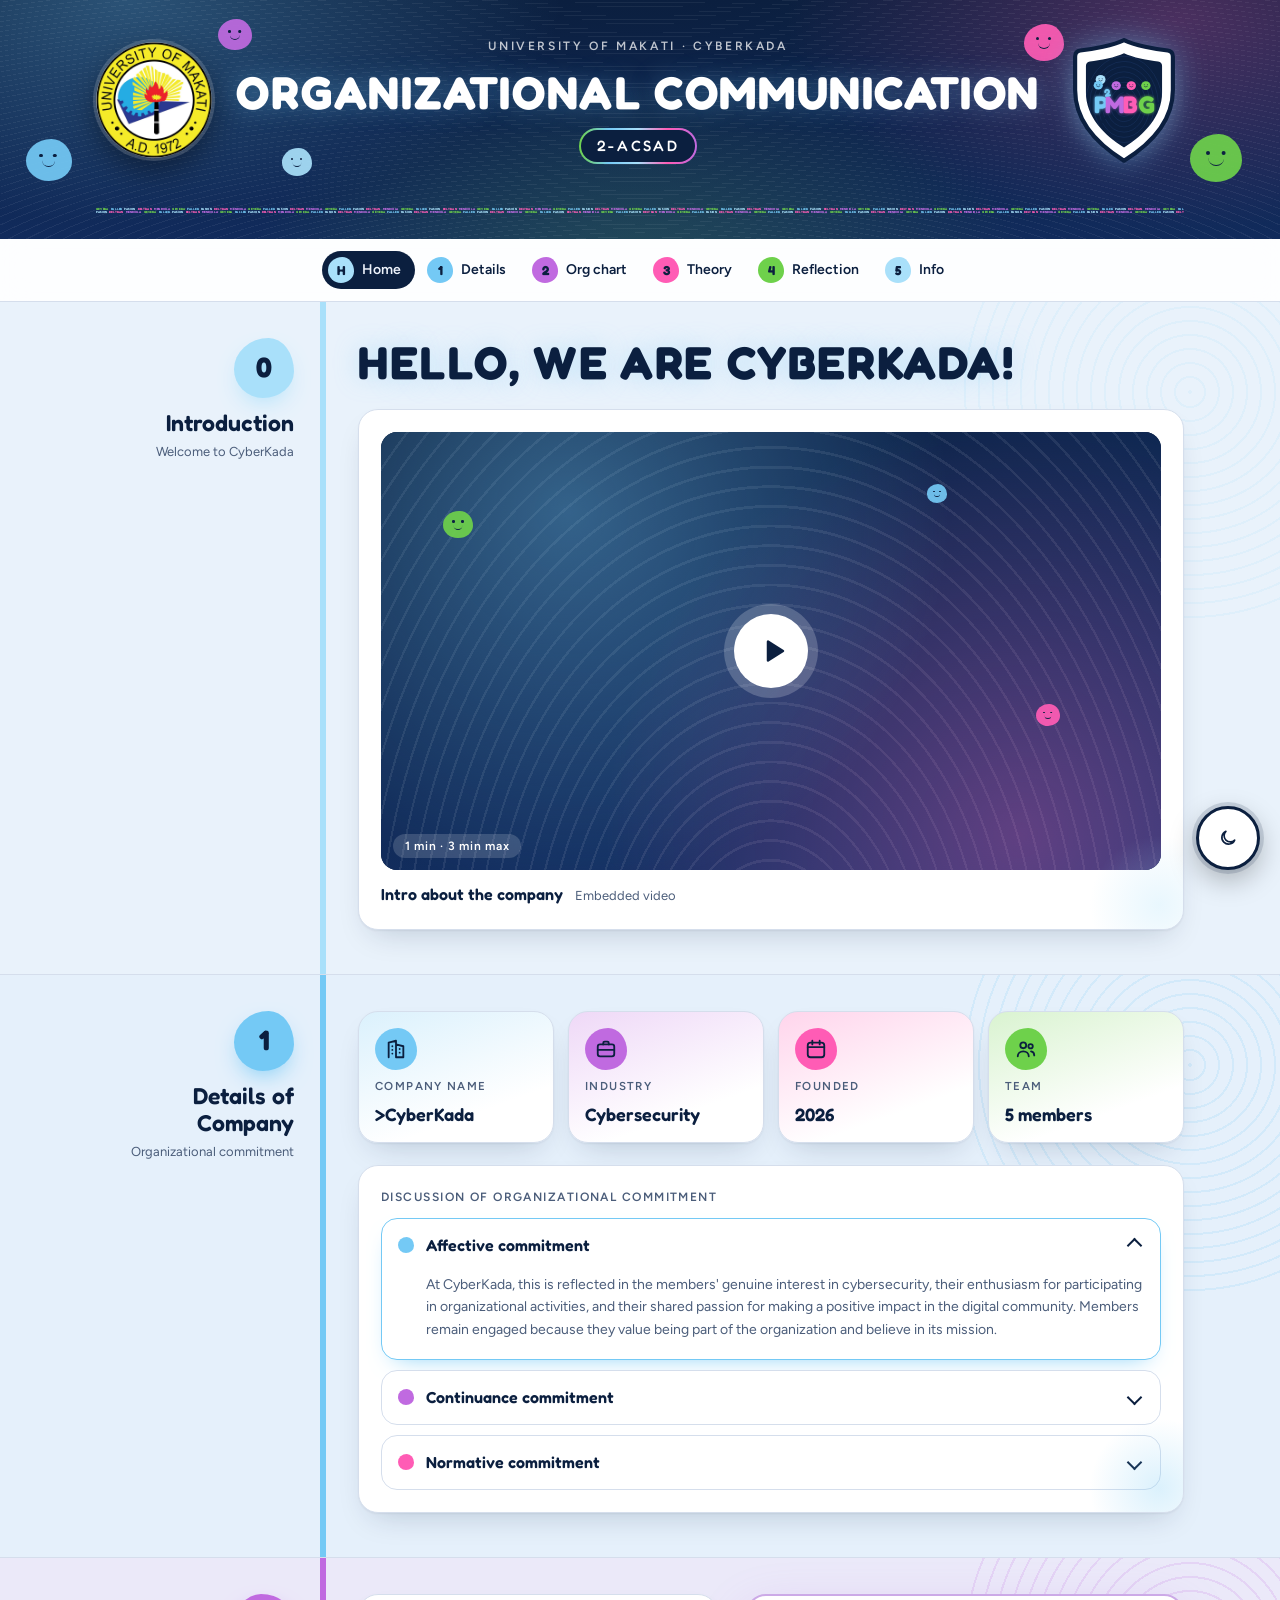
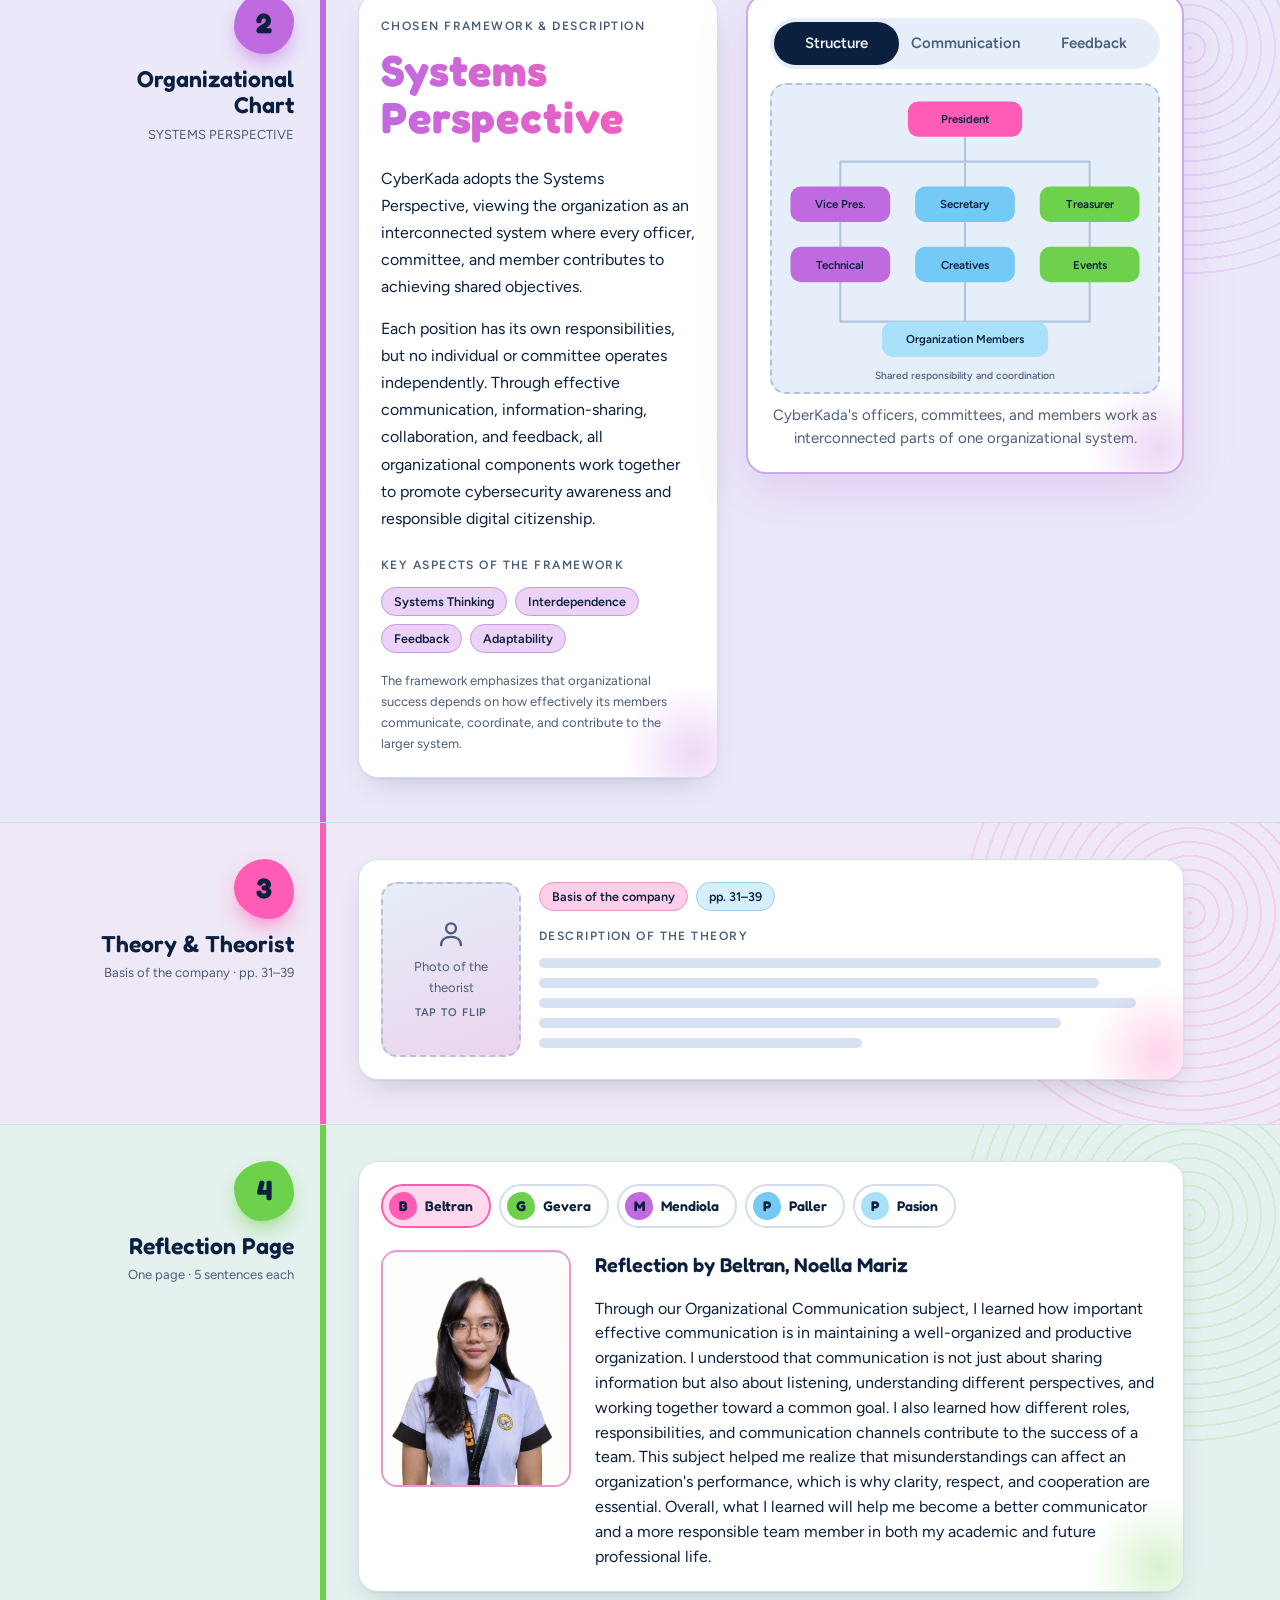
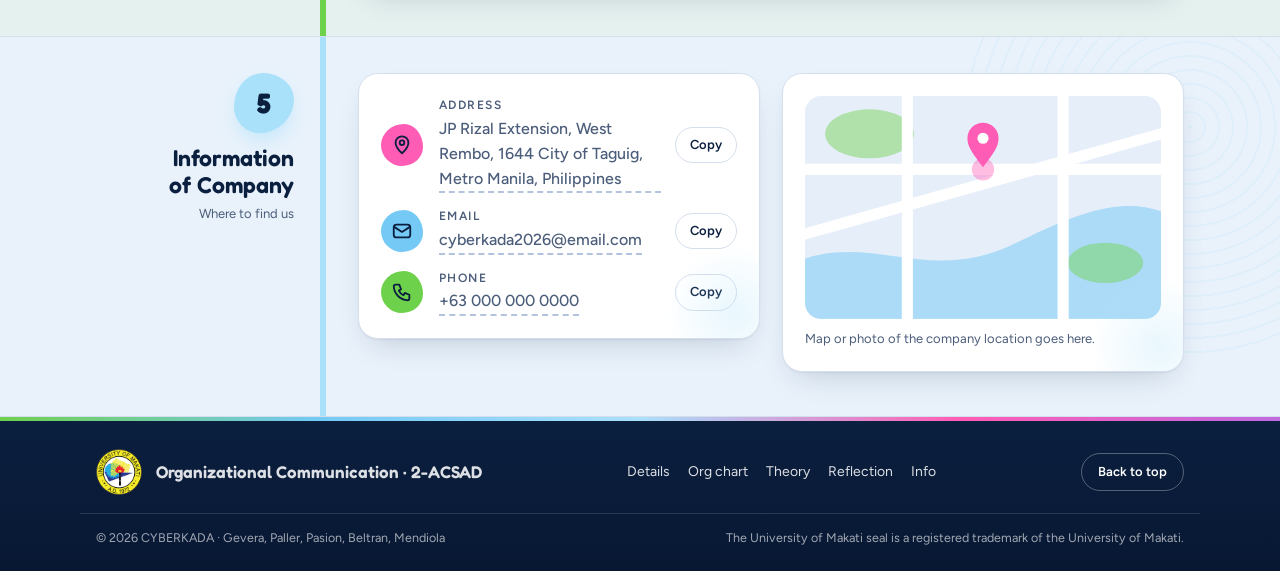
==== commit 2ff98b59: "added picture" ====
--- a/index.html
+++ b/index.html
@@ -528,7 +528,7 @@
             <div class="refl">
               <figure class="rphoto">
                 <svg viewBox="0 0 24 24" fill="none" stroke="currentColor" stroke-width="1.6" stroke-linecap="round" stroke-linejoin="round" aria-hidden="true"><circle cx="12" cy="8" r="3.5"/><path d="M5 20c0-4 3-6 7-6s7 2 7 6"/></svg>
-                <span>Photo of Beltran</span>
+                <img src="img/Beltran.png" alt="Photo of Noella Mariz Beltran">
               </figure>
               <div class="rtext">
                 <div class="pan-head"><h3>Reflection by Beltran, Noella Mariz</h3></div>
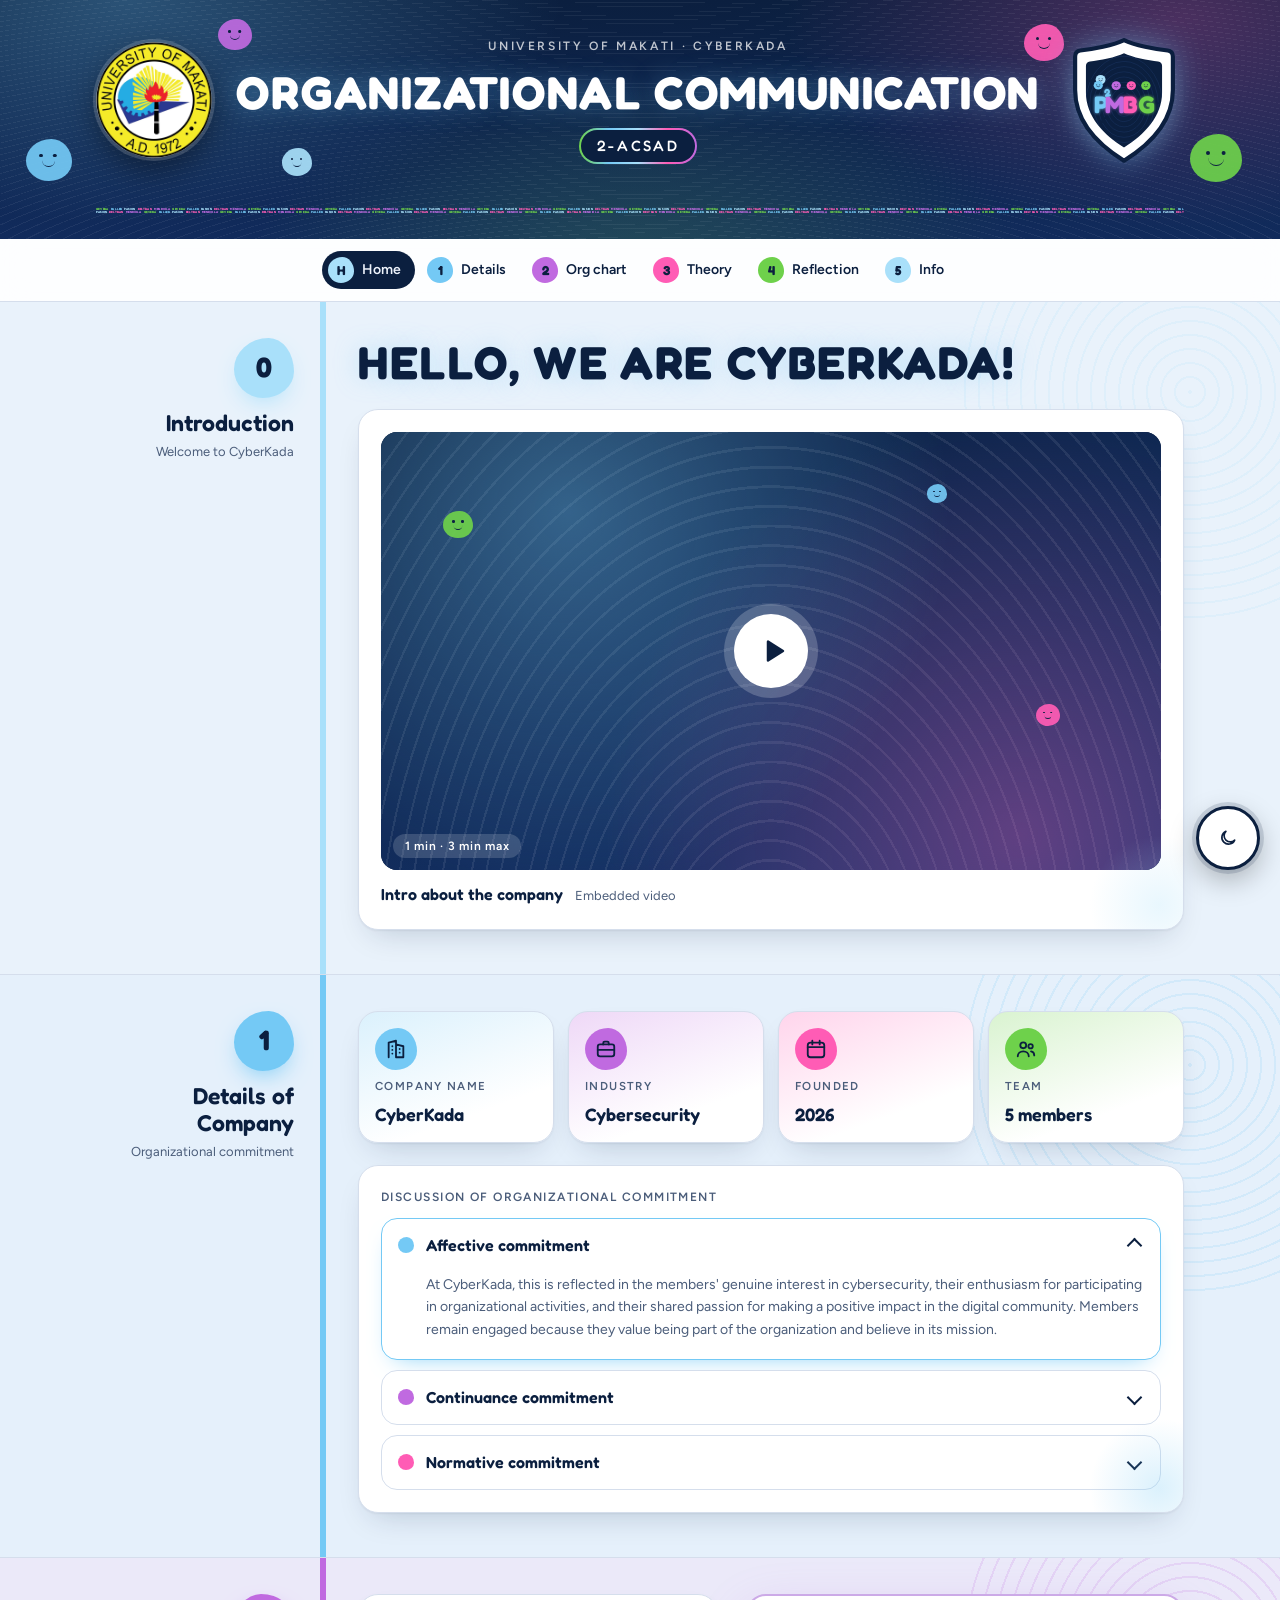
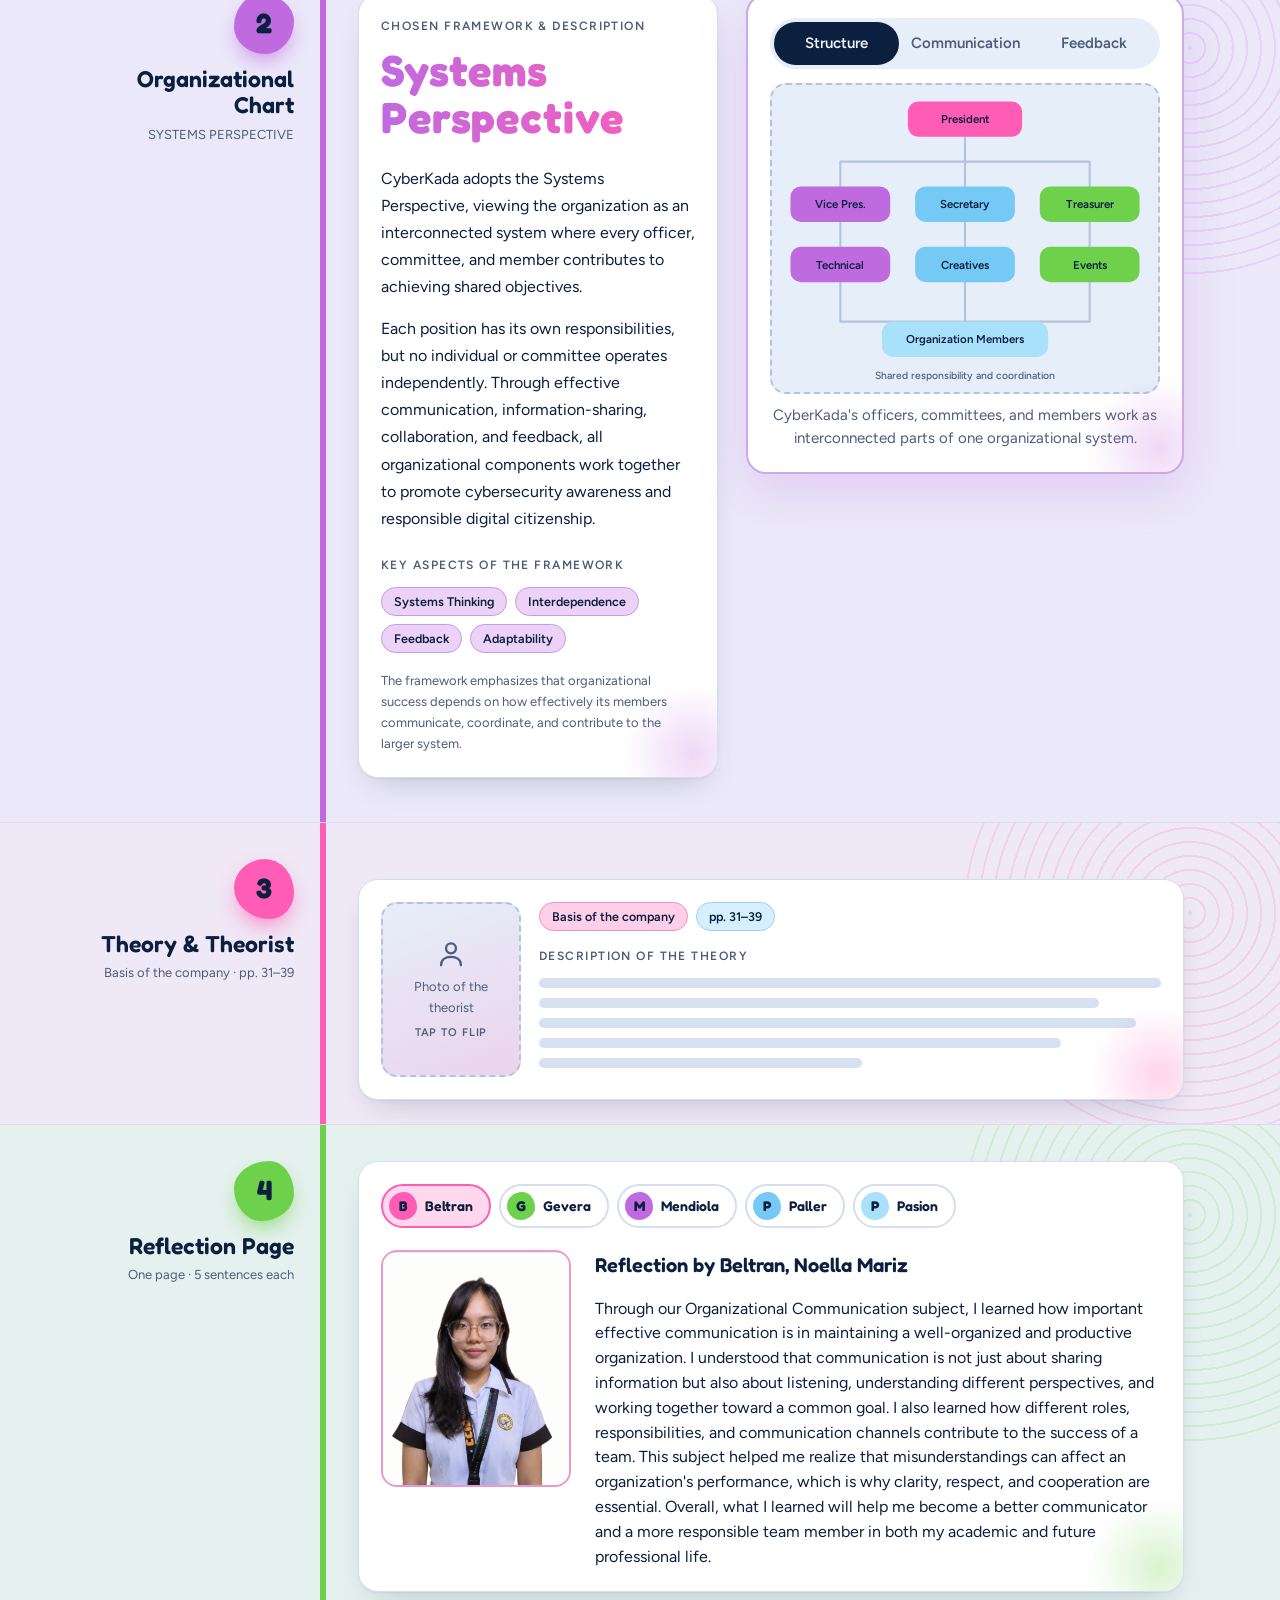
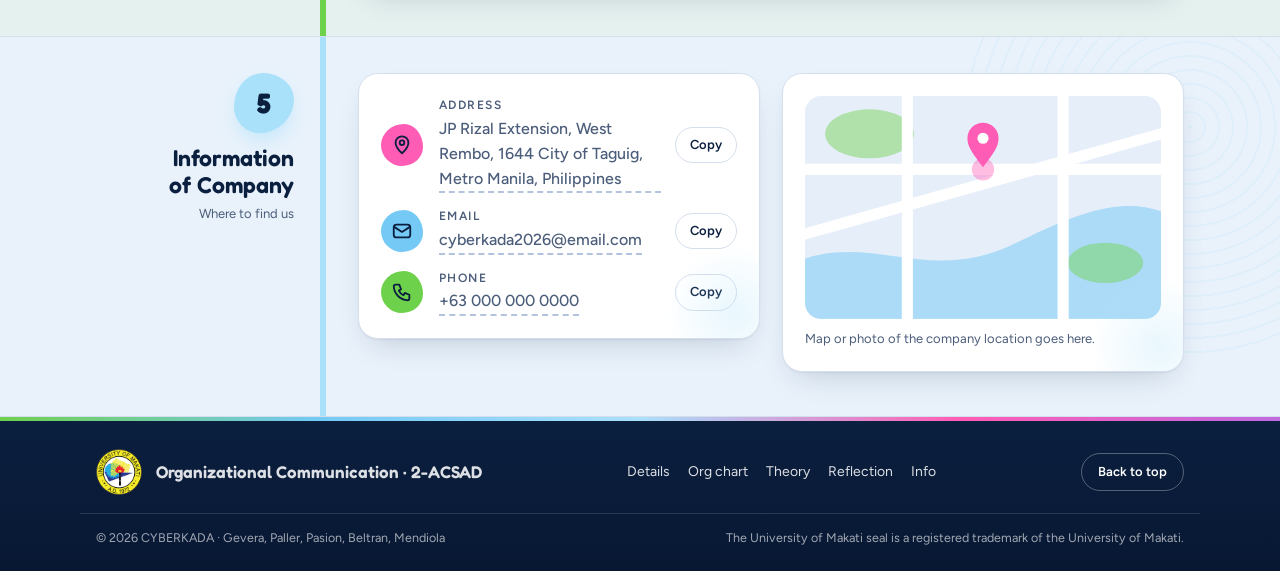
==== commit 6ec96565: "Daniel Reflection" ====
--- a/index.html
+++ b/index.html
@@ -159,7 +159,7 @@
           <article class="tile" style="--c: var(--sky)">
             <span class="ico"><svg viewBox="0 0 24 24" fill="none" stroke="currentColor" stroke-width="2" stroke-linecap="round" stroke-linejoin="round" aria-hidden="true"><path d="M4 21V5l8-2v18M12 21h8V9l-8-2M8 9h.01M8 13h.01M8 17h.01M16 12h.01M16 16h.01"/></svg></span>
             <span class="k">Company name</span>
-            <strong class="v">>CyberKada</strong>
+            <strong class="v">CyberKada</strong>
           </article>
           <article class="tile" style="--c: var(--violet)">
             <span class="ico"><svg viewBox="0 0 24 24" fill="none" stroke="currentColor" stroke-width="2" stroke-linecap="round" stroke-linejoin="round" aria-hidden="true"><rect x="3" y="7" width="18" height="13" rx="2.5"/><path d="M9 7V5.5A1.5 1.5 0 0 1 10.5 4h3A1.5 1.5 0 0 1 15 5.5V7M3 13h18"/></svg></span>
@@ -551,13 +551,15 @@
           <div class="panel" role="tabpanel" id="panel-gevera" aria-labelledby="tab-gevera" style="--c: var(--lime)" hidden>
             <div class="refl">
               <figure class="rphoto">
-                <svg viewBox="0 0 24 24" fill="none" stroke="currentColor" stroke-width="1.6" stroke-linecap="round" stroke-linejoin="round" aria-hidden="true"><circle cx="12" cy="8" r="3.5"/><path d="M5 20c0-4 3-6 7-6s7 2 7 6"/></svg>
-                <span>Photo of Gevera</span>
+                
+                
+                <img src="img/Dan.jpg" alt="Photo of Zither Alphonsus Paller">
               </figure>
               <div class="rtext">
                 <div class="pan-head"><h3>Reflection by Gevera, Daniel</h3></div>
                 <p>
                   <!-- paste Gevera's reflection paragraph here -->
+                  Organizational Communication taught me that an organization can only function well when its members communicate clearly, honestly, and consistently. Working on CyberKada helped me see how each role, from leadership to the creative and technical teams, depends on shared information and coordination to reach common goals. I learned that good communication also means listening to feedback and being open to different ideas, since these help a team improve and adapt. This subject showed me that commitment grows when members feel valued, understand their responsibilities, and trust one another. Overall, what I learned will help me become a more cooperative and effective communicator in both my academic life and my future career.
                 </p>
               </div>
             </div>
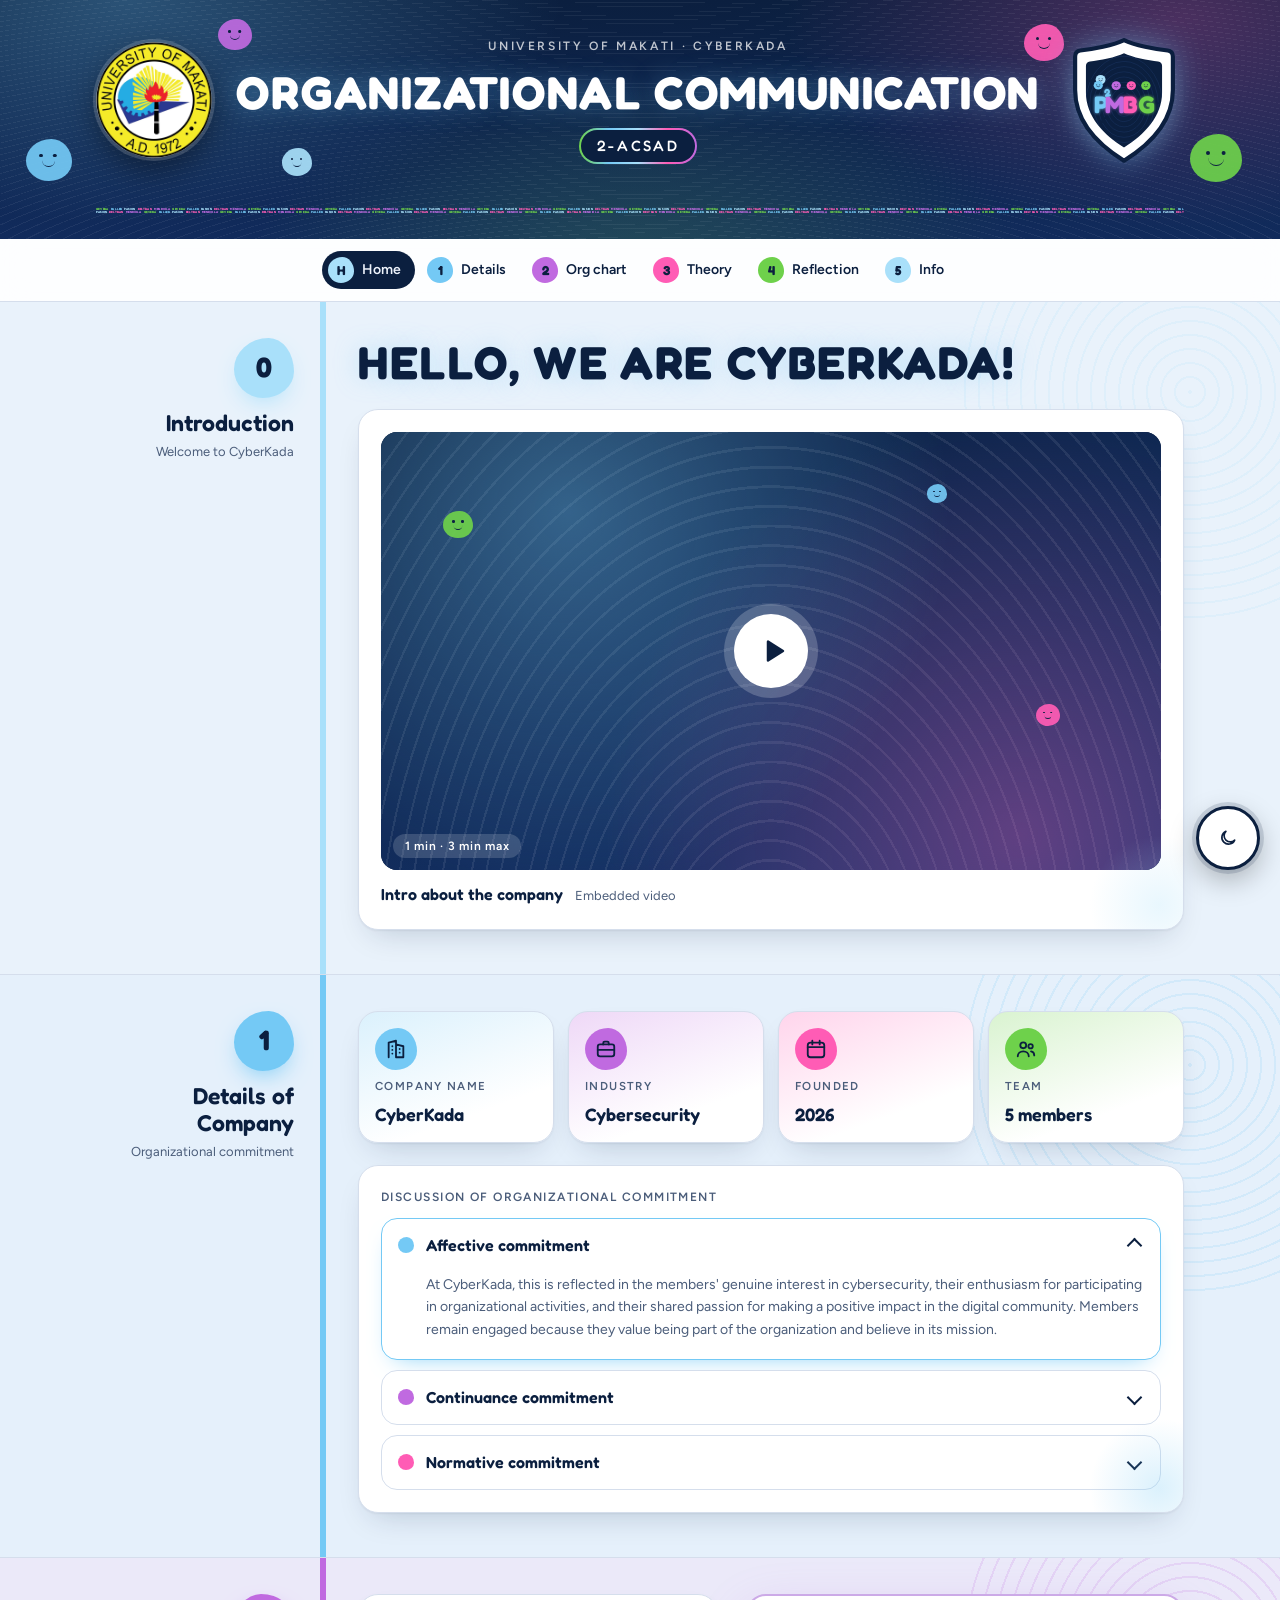
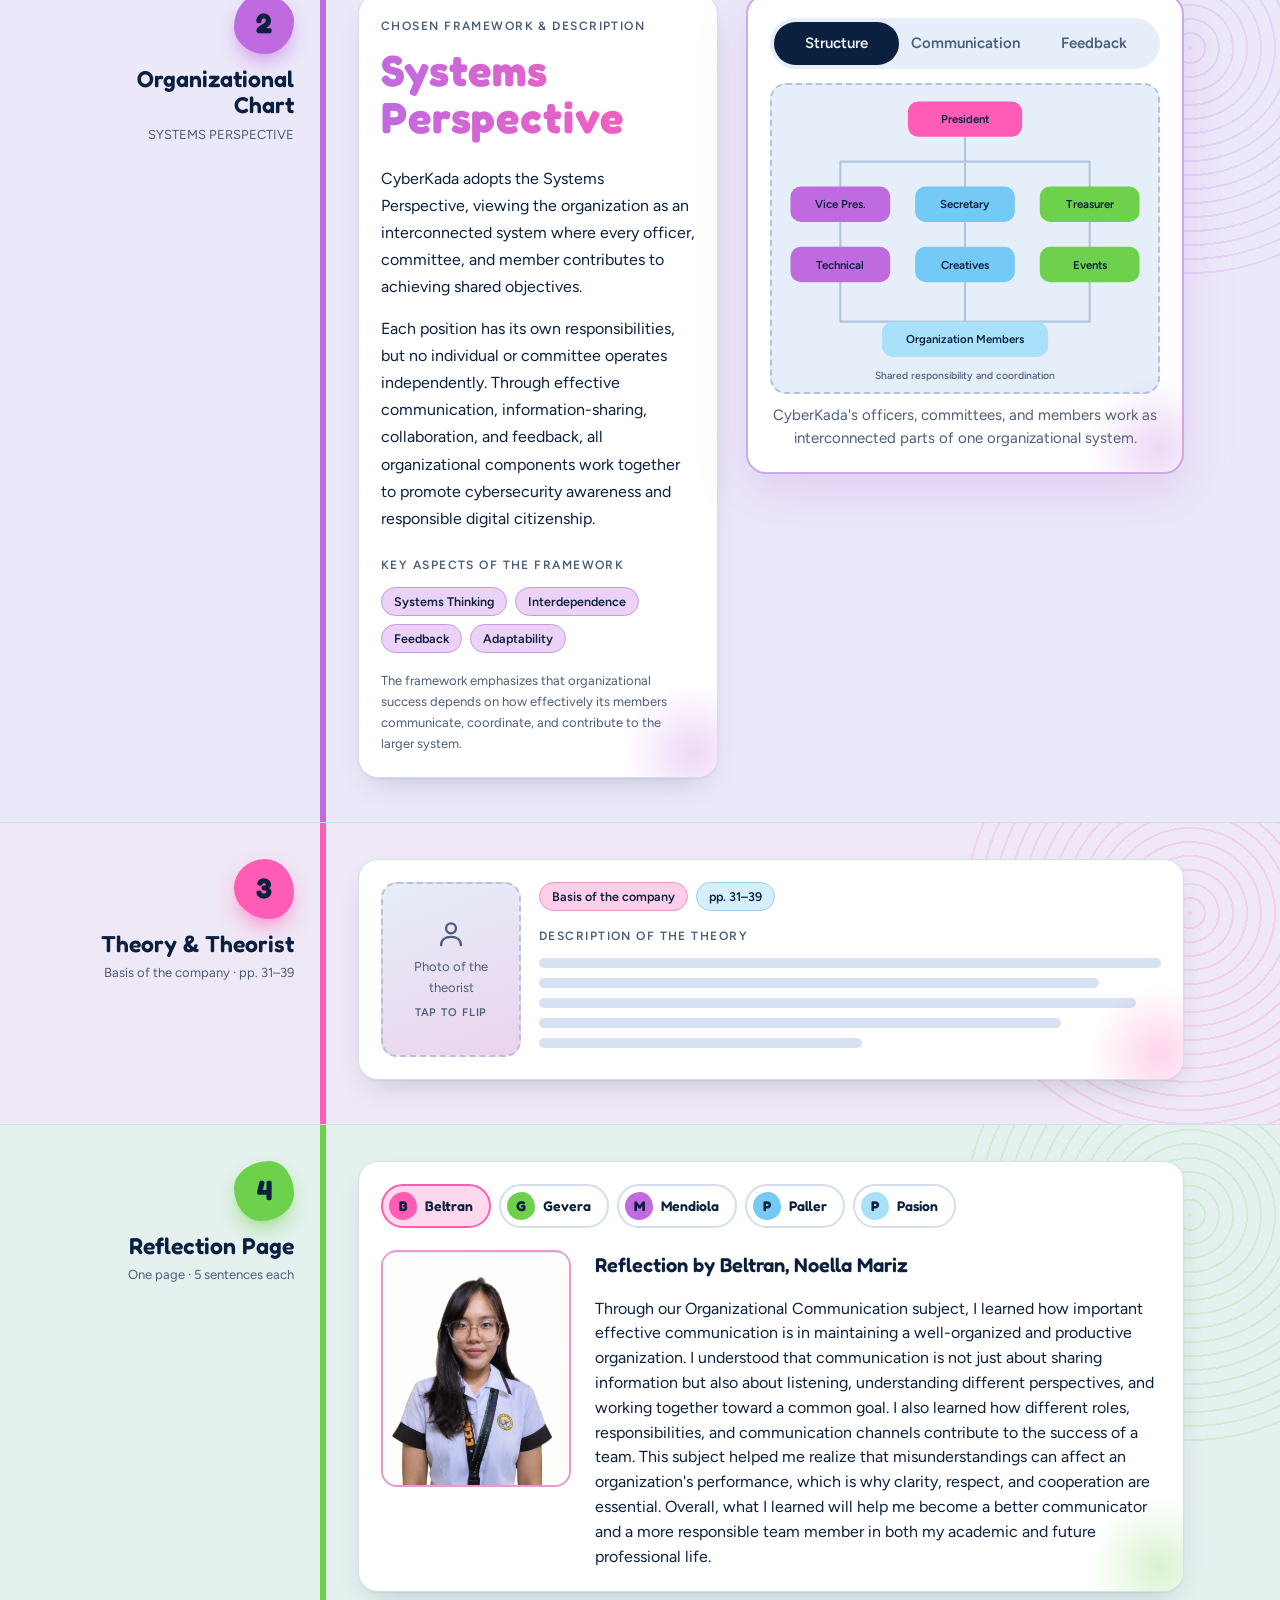
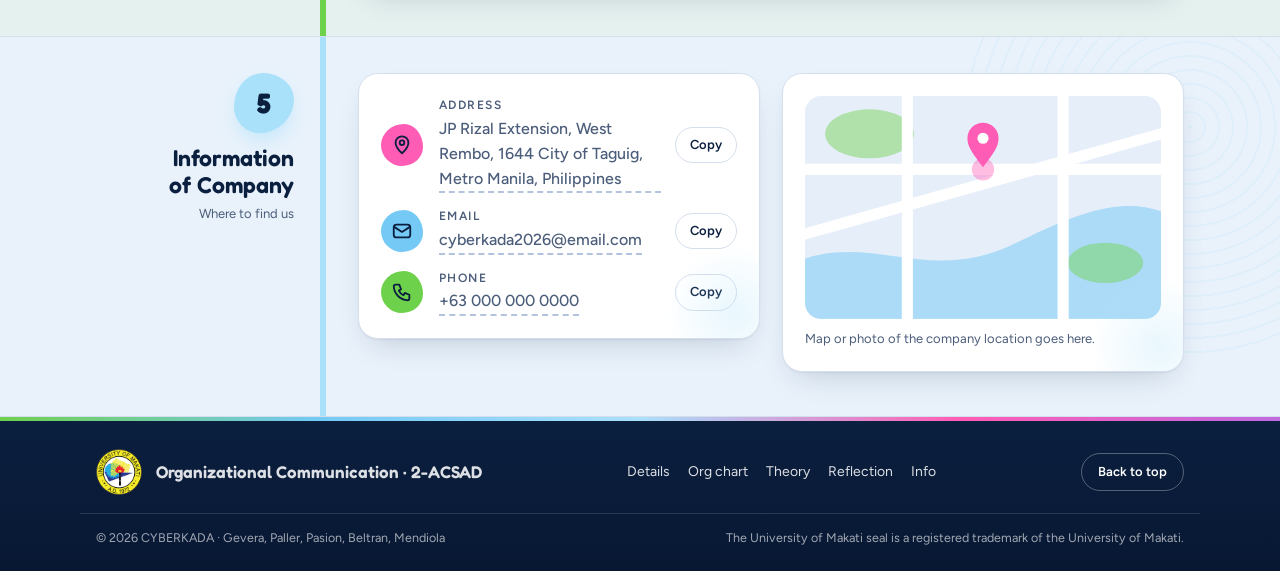
==== commit 8eb9f5bd: "Hans" ====
--- a/index.html
+++ b/index.html
@@ -553,7 +553,7 @@
               <figure class="rphoto">
                 
                 
-                <img src="img/Dan.jpg" alt="Photo of Zither Alphonsus Paller">
+                <img src="img/Dan.jpg" alt="Daniel Gevera">
               </figure>
               <div class="rtext">
                 <div class="pan-head"><h3>Reflection by Gevera, Daniel</h3></div>
@@ -603,12 +603,13 @@
             <div class="refl">
               <figure class="rphoto">
                 <svg viewBox="0 0 24 24" fill="none" stroke="currentColor" stroke-width="1.6" stroke-linecap="round" stroke-linejoin="round" aria-hidden="true"><circle cx="12" cy="8" r="3.5"/><path d="M5 20c0-4 3-6 7-6s7 2 7 6"/></svg>
-                <span>Photo of Pasion</span>
+                <img src="img/Hans.jpg" alt="Hans Pasion">
               </figure>
               <div class="rtext">
                 <div class="pan-head"><h3>Reflection by Pasion, Hans Philip</h3></div>
                 <p>
                   <!-- paste Pasion's reflection paragraph here -->
+                  Through Organizational Communication, I realized how important communication is in building a successful and organized team. Being part of CyberKada with my groupmates helped me understand that teamwork is not only about completing tasks but also about supporting one another and taking responsibility. I learned that every member has a role to fulfill, and cooperation makes it easier to achieve our common goals. I also realized that listening to others, respecting different opinions, and giving clear updates can prevent misunderstandings and improve our teamwork. This experience taught me that commitment, trust, and open communication are important in maintaining a strong organization. Overall, this subject helped me improve how I communicate and work with others, which I can apply not only in my studies but also in my future career.
                 </p>
               </div>
             </div>
@@ -716,3 +717,4 @@
 <script src="script.js"></script>
 </body>
 </html>
+
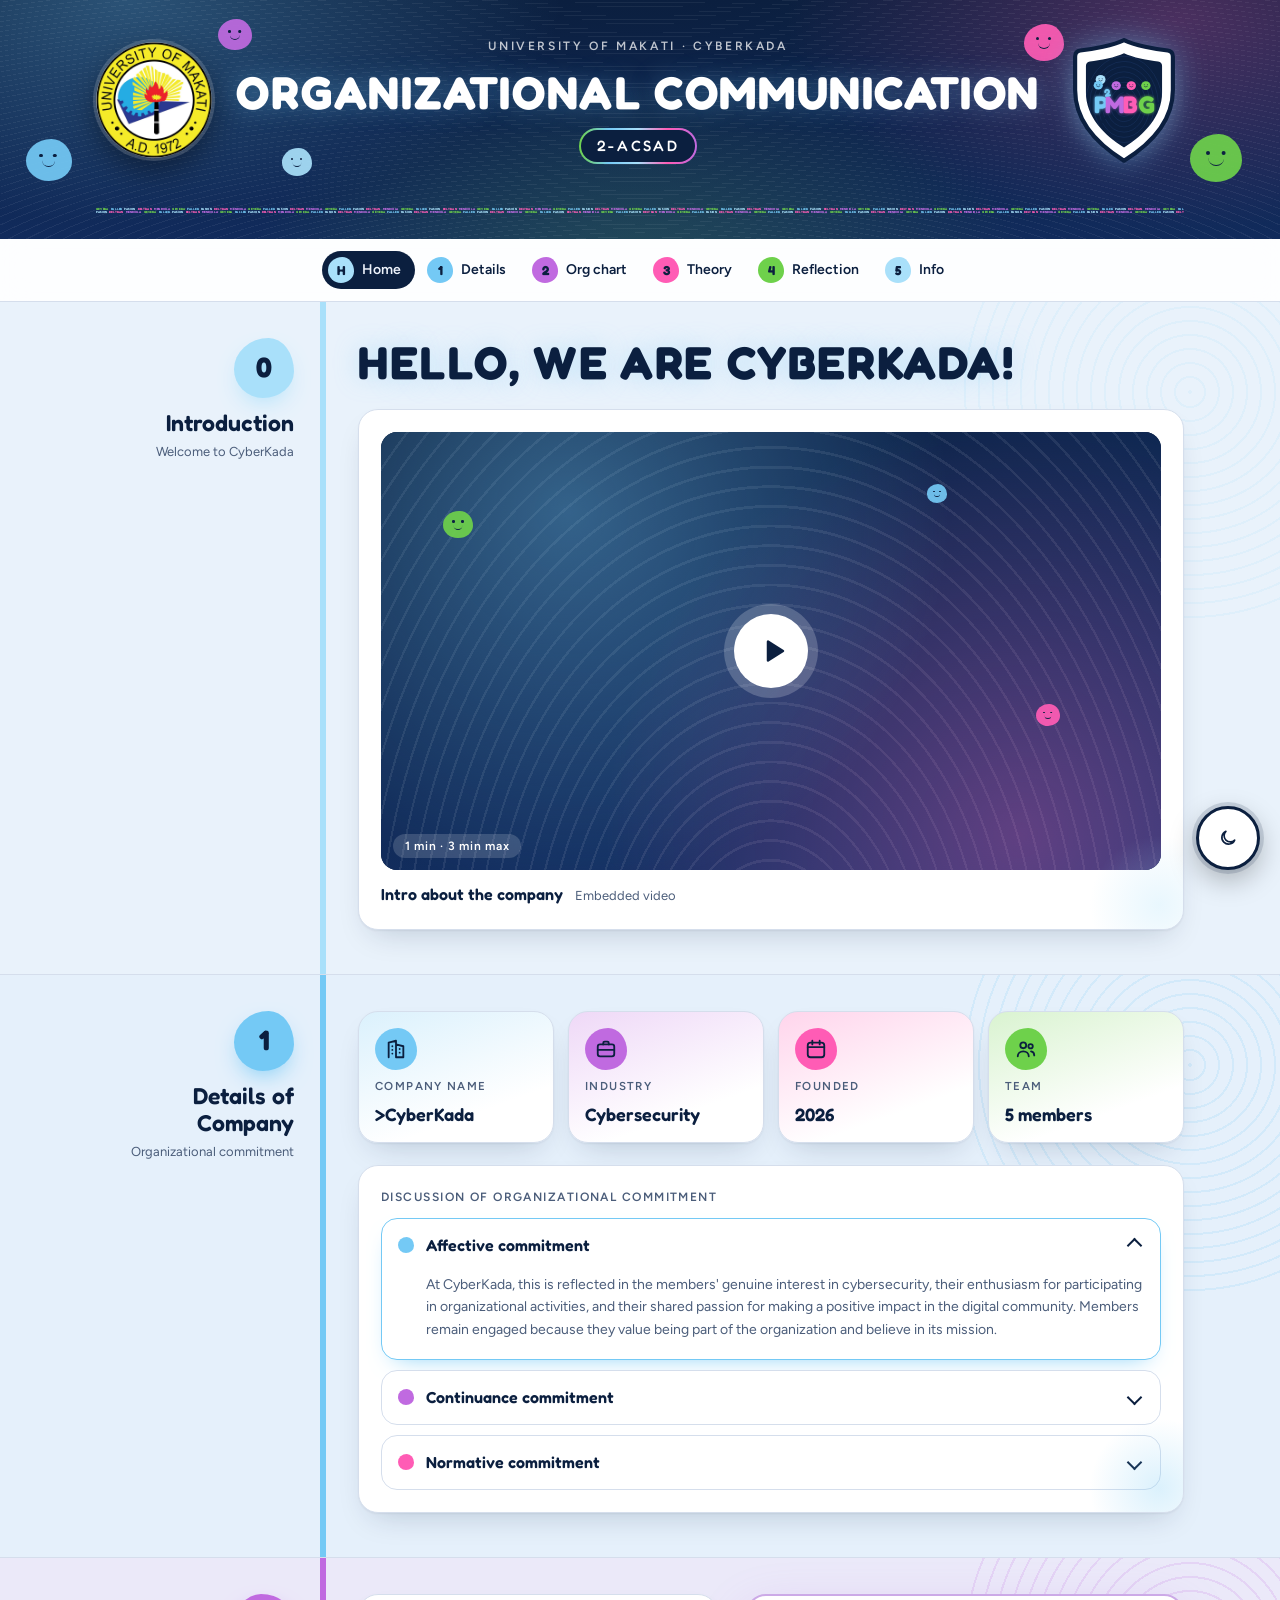
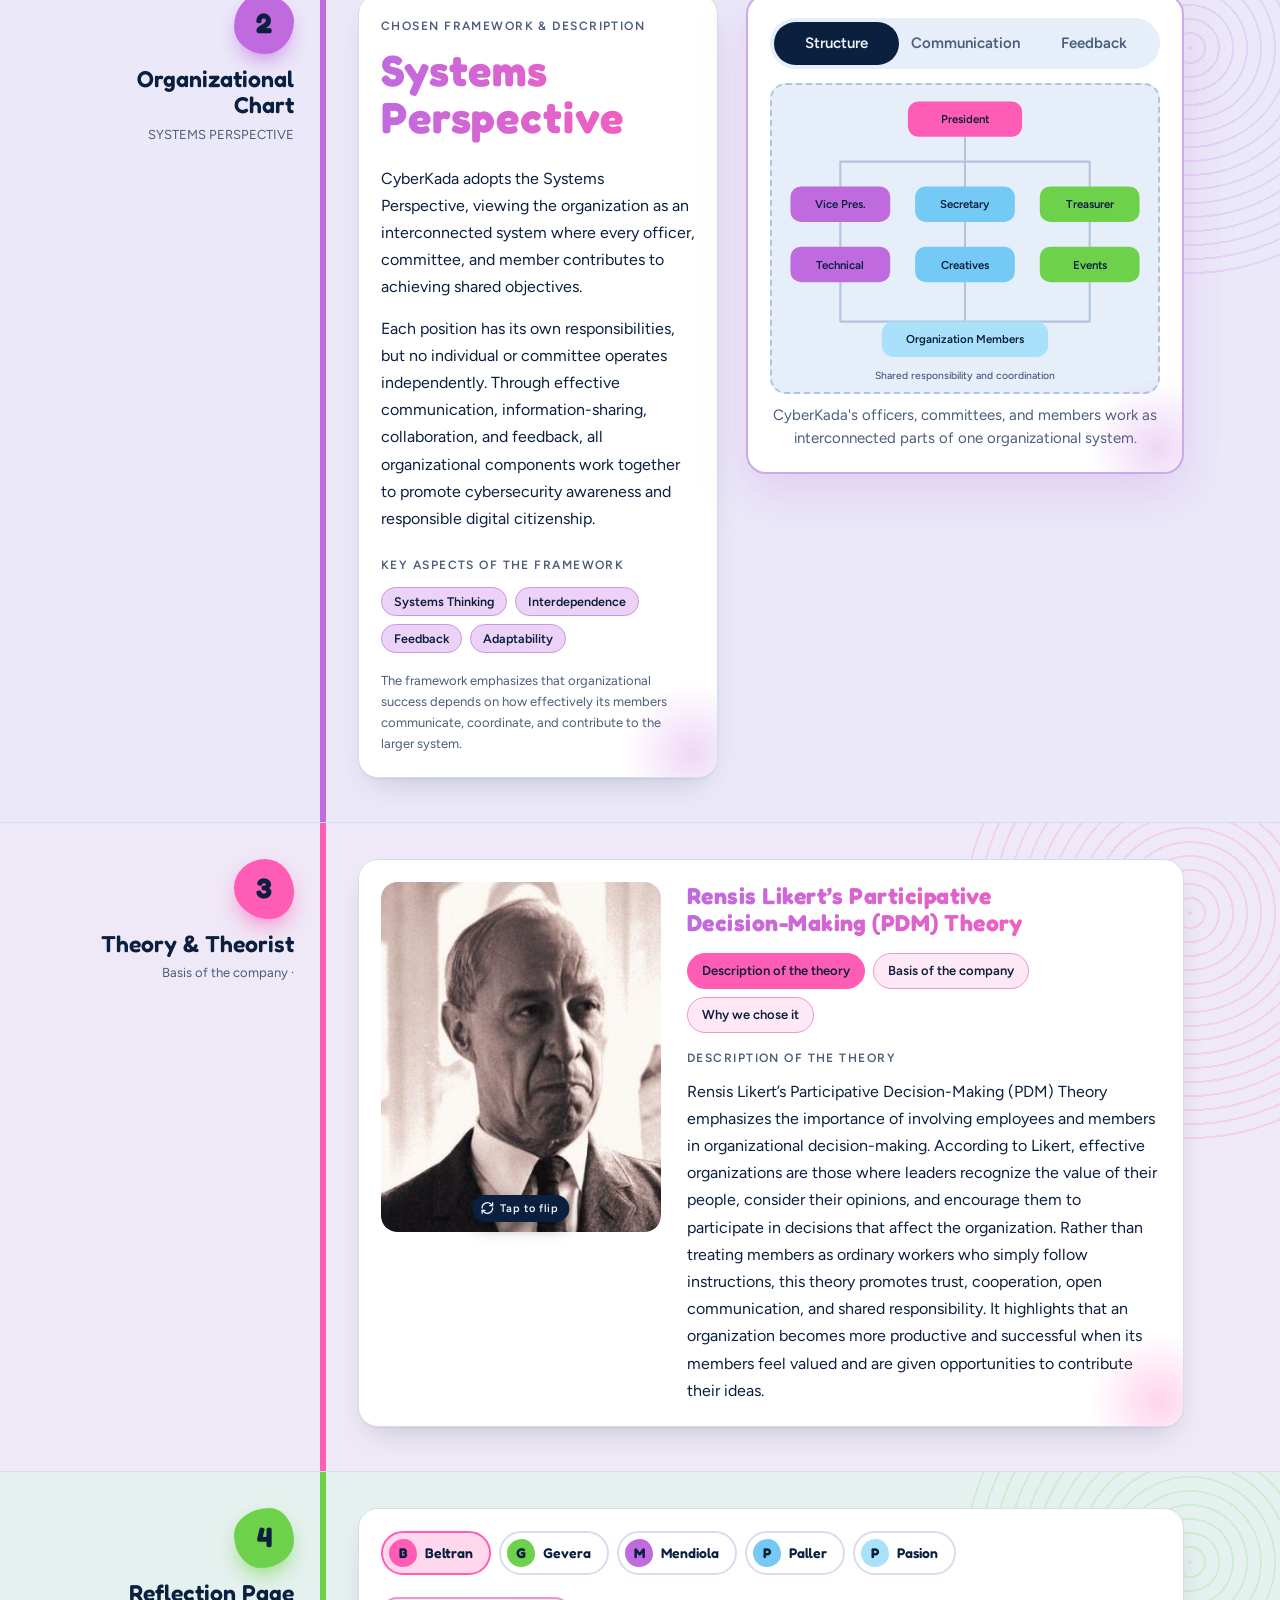
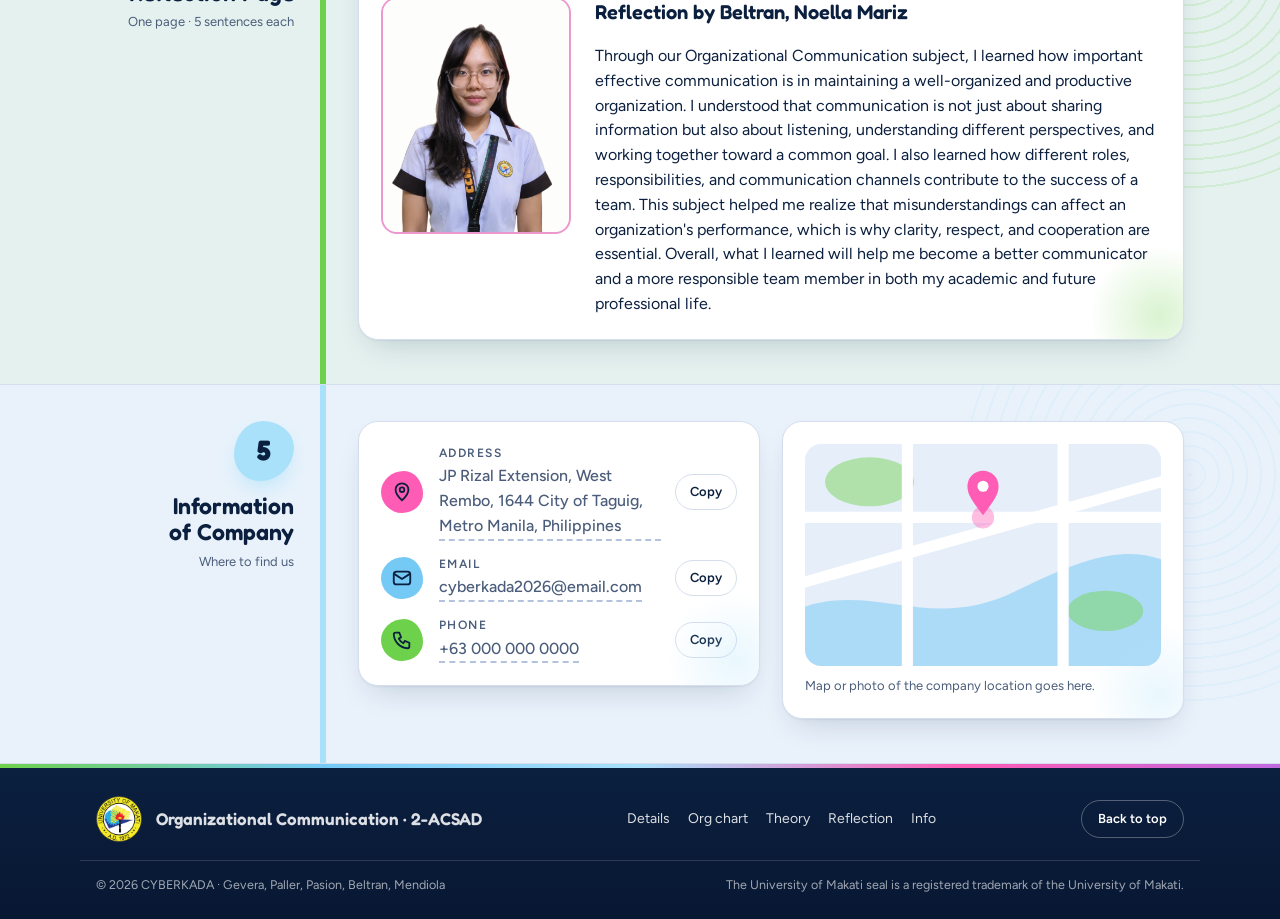
==== commit 58c2af3f: "added theorist" ====
--- a/index.html
+++ b/index.html
@@ -159,7 +159,7 @@
           <article class="tile" style="--c: var(--sky)">
             <span class="ico"><svg viewBox="0 0 24 24" fill="none" stroke="currentColor" stroke-width="2" stroke-linecap="round" stroke-linejoin="round" aria-hidden="true"><path d="M4 21V5l8-2v18M12 21h8V9l-8-2M8 9h.01M8 13h.01M8 17h.01M16 12h.01M16 16h.01"/></svg></span>
             <span class="k">Company name</span>
-            <strong class="v">CyberKada</strong>
+            <strong class="v">>CyberKada</strong>
           </article>
           <article class="tile" style="--c: var(--violet)">
             <span class="ico"><svg viewBox="0 0 24 24" fill="none" stroke="currentColor" stroke-width="2" stroke-linecap="round" stroke-linejoin="round" aria-hidden="true"><rect x="3" y="7" width="18" height="13" rx="2.5"/><path d="M9 7V5.5A1.5 1.5 0 0 1 10.5 4h3A1.5 1.5 0 0 1 15 5.5V7M3 13h18"/></svg></span>
@@ -462,7 +462,7 @@
           <div class="num">3</div>
           <div>
             <h2 id="h3-theory">Theory &amp; Theorist</h2>
-            <p class="hint">Basis of the company · <span style="white-space: nowrap">pp. 31–39</span></p>
+            <p class="hint">Basis of the company · </p>
           </div>
         </div>
       </div>
@@ -470,29 +470,55 @@
         <div class="theory-grid">
           <div class="card rv" style="--c: var(--pink)">
             <div class="tcard">
-              <div class="flip" id="flip" role="button" tabindex="0" aria-pressed="false" aria-label="Theorist photo. Press to flip and see why we chose this theory.">
+
+              <!-- Flip photo: front = theorist, back = second image -->
+              <div class="flip" id="flip" role="button" tabindex="0" aria-pressed="false"
+                   aria-label="Theorist photo. Press to flip and see the other image.">
                 <div class="flip-in">
-                  <div class="face ph">
-                    <svg viewBox="0 0 24 24" fill="none" stroke="currentColor" stroke-width="1.6" stroke-linecap="round" stroke-linejoin="round" aria-hidden="true"><circle cx="12" cy="8" r="3.5"/><path d="M5 20c0-4 3-6 7-6s7 2 7 6"/></svg>
-                    <span>Photo of the theorist</span>
-                    <span class="flipnote">Tap to flip</span>
+                  <div class="face front">
+                    <img src="img/renesis.jpg" alt="Photo of Rensis Likert">
                   </div>
-                  <div class="face back">
-                    <strong>Why we chose it</strong>
-                    <div class="lines"><i style="--w:100%"></i><i style="--w:88%"></i><i style="--w:94%"></i><i style="--w:56%"></i></div>
+                  <div class="face back photo">
+                    <img src="img/pdm diagram.jpg" alt="PDM Theory">
                   </div>
                 </div>
+                <span class="flip-hint" id="flipHint" aria-hidden="true">
+                  <svg viewBox="0 0 24 24" fill="none" stroke="currentColor" stroke-width="2.2" stroke-linecap="round" stroke-linejoin="round"><path d="M3 12a9 9 0 0 1 15.5-6.2L21 8"/><path d="M21 3v5h-5"/><path d="M21 12a9 9 0 0 1-15.5 6.2L3 16"/><path d="M3 21v-5h5"/></svg>
+                  <span id="flipHintText">Tap to flip</span>
+                </span>
               </div>
+
               <div>
-                <div class="chips">
-                  <span class="tag" style="--c: var(--pink)">Basis of the company</span>
-                  <span class="tag" style="--c: var(--sky)">pp. 31–39</span>
+
+                <!-- Paragraph switcher -->
+
+                <h5 class="fw-word-sm">Rensis Likert’s Participative Decision-Making (PDM) Theory</h5>
+
+                <p class="kicker"></p>
+
+
+                <div class="ttabs" role="tablist" aria-label="Theory sections">
+                  <button class="ttab" role="tab" id="tt-1" aria-controls="tp-1" aria-selected="true" type="button">Description of the theory</button>
+                  <button class="ttab" role="tab" id="tt-2" aria-controls="tp-2" aria-selected="false" tabindex="-1" type="button">Basis of the company</button>
+                  <button class="ttab" role="tab" id="tt-3" aria-controls="tp-3" aria-selected="false" tabindex="-1" type="button">Why we chose it</button>
                 </div>
-                <p class="kicker">Description of the theory</p>
-                <div class="lines">
-                  <i style="--w:100%"></i><i style="--w:90%"></i><i style="--w:96%"></i><i style="--w:84%"></i><i style="--w:52%"></i>
+
+                <div class="tpanel" id="tp-1" role="tabpanel" aria-labelledby="tt-1">
+                  <p class="kicker">Description of the theory</p>
+                  <p>Rensis Likert’s Participative Decision-Making (PDM) Theory emphasizes the importance of involving employees and members in organizational decision-making. According to Likert, effective organizations are those where leaders recognize the value of their people, consider their opinions, and encourage them to participate in decisions that affect the organization. Rather than treating members as ordinary workers who simply follow instructions, this theory promotes trust, cooperation, open communication, and shared responsibility. It highlights that an organization becomes more productive and successful when its members feel valued and are given opportunities to contribute their ideas.</p>
+                </div>
+
+                <div class="tpanel" id="tp-2" role="tabpanel" aria-labelledby="tt-2" hidden>
+                  <p class="kicker">Basis of the company</p>
+                  <p>This theory relates to CyberKada because our organization promotes cybersecurity awareness, digital literacy, and responsible technology use through teamwork and collective efforts. Although each of our five members has a specific role and responsibility, every member contributes ideas, suggestions, and efforts toward achieving our common goals. For instance, when planning cybersecurity awareness campaigns, creating educational materials, or organizing activities, members can share their perspectives and participate in making decisions. Our organizational structure provides leadership and clear responsibilities while still allowing collaboration and communication among members. This reflects Likert’s idea that an organization’s success depends not only on its leaders but also on the active participation of its people.</p>
+                </div>
+
+                <div class="tpanel" id="tp-3" role="tabpanel" aria-labelledby="tt-3" hidden>
+                  <p class="kicker">Why we chose it</p>
+                  <p>We chose Rensis Likert’s Participative Decision-Making Theory because we believe that CyberKada cannot achieve its objectives through individual efforts alone. Since our organization focuses on educating and empowering people about cybersecurity, we also need to practice the values we promote within our own team. By listening to one another, respecting different opinions, and making decisions collaboratively, we can develop better ideas and accomplish our responsibilities more effectively. This theory represents the kind of organization we want CyberKada to be: one where leadership is supported by teamwork, every member has a voice, and everyone works together toward a common purpose.</p>
                 </div>
               </div>
+
             </div>
           </div>
         </div>
@@ -551,15 +577,13 @@
           <div class="panel" role="tabpanel" id="panel-gevera" aria-labelledby="tab-gevera" style="--c: var(--lime)" hidden>
             <div class="refl">
               <figure class="rphoto">
-                
-                
-                <img src="img/Dan.jpg" alt="Daniel Gevera">
+                <svg viewBox="0 0 24 24" fill="none" stroke="currentColor" stroke-width="1.6" stroke-linecap="round" stroke-linejoin="round" aria-hidden="true"><circle cx="12" cy="8" r="3.5"/><path d="M5 20c0-4 3-6 7-6s7 2 7 6"/></svg>
+                <span>Photo of Gevera</span>
               </figure>
               <div class="rtext">
                 <div class="pan-head"><h3>Reflection by Gevera, Daniel</h3></div>
                 <p>
                   <!-- paste Gevera's reflection paragraph here -->
-                  Organizational Communication taught me that an organization can only function well when its members communicate clearly, honestly, and consistently. Working on CyberKada helped me see how each role, from leadership to the creative and technical teams, depends on shared information and coordination to reach common goals. I learned that good communication also means listening to feedback and being open to different ideas, since these help a team improve and adapt. This subject showed me that commitment grows when members feel valued, understand their responsibilities, and trust one another. Overall, what I learned will help me become a more cooperative and effective communicator in both my academic life and my future career.
                 </p>
               </div>
             </div>
@@ -603,13 +627,12 @@
             <div class="refl">
               <figure class="rphoto">
                 <svg viewBox="0 0 24 24" fill="none" stroke="currentColor" stroke-width="1.6" stroke-linecap="round" stroke-linejoin="round" aria-hidden="true"><circle cx="12" cy="8" r="3.5"/><path d="M5 20c0-4 3-6 7-6s7 2 7 6"/></svg>
-                <img src="img/Hans.jpg" alt="Hans Pasion">
+                <span>Photo of Pasion</span>
               </figure>
               <div class="rtext">
                 <div class="pan-head"><h3>Reflection by Pasion, Hans Philip</h3></div>
                 <p>
                   <!-- paste Pasion's reflection paragraph here -->
-                  Through Organizational Communication, I realized how important communication is in building a successful and organized team. Being part of CyberKada with my groupmates helped me understand that teamwork is not only about completing tasks but also about supporting one another and taking responsibility. I learned that every member has a role to fulfill, and cooperation makes it easier to achieve our common goals. I also realized that listening to others, respecting different opinions, and giving clear updates can prevent misunderstandings and improve our teamwork. This experience taught me that commitment, trust, and open communication are important in maintaining a strong organization. Overall, this subject helped me improve how I communicate and work with others, which I can apply not only in my studies but also in my future career.
                 </p>
               </div>
             </div>
@@ -717,4 +740,3 @@
 <script src="script.js"></script>
 </body>
 </html>
-
--- a/style.css
+++ b/style.css
@@ -1135,4 +1135,100 @@
   dialog.lb { width: 96vw; }
   .lb-body { padding: 14px; }
   .lb-body .zoom { padding: 8px; }
+}
+
+/* ===== Section 3: photo flip + paragraph tabs ===== */
+.flip { position: relative; }
+.face.front { background: var(--ph); overflow: hidden; }
+.face img {
+  position: absolute;
+  inset: 0;
+  width: 100%;
+  height: 100%;
+  object-fit: cover;
+  border-radius: 16px;
+}
+.face.back.photo { padding: 0; background: var(--navy); overflow: hidden; }
+
+/* floating "can be flipped" hint (sits outside .flip-in so it never rotates) */
+.flip-hint {
+  position: absolute;
+  left: 50%;
+  bottom: 10px;
+  z-index: 3;
+  display: inline-flex;
+  align-items: center;
+  gap: 6px;
+  padding: 5px 11px 5px 8px;
+  border-radius: 999px;
+  background: var(--ink);
+  color: var(--bg);
+  font-size: 11px;
+  font-weight: 600;
+  letter-spacing: .06em;
+  white-space: nowrap;
+  box-shadow: 0 6px 16px rgba(0, 0, 0, .35);
+  pointer-events: none;
+  transform: translateX(-50%);
+  animation: hintFloat 2s ease-in-out infinite;
+}
+.flip-hint svg { width: 14px; height: 14px; flex: none; }
+.flip:hover .flip-hint { animation-play-state: paused; }
+@keyframes hintFloat {
+  0%, 100% { transform: translate(-50%, 0); }
+  50%      { transform: translate(-50%, -6px); }
+}
+
+/* paragraph switcher */
+.ttabs { display: flex; flex-wrap: wrap; gap: 8px; margin-bottom: 16px; }
+.ttab {
+  padding: 7px 14px;
+  border: 1px solid color-mix(in srgb, var(--c) 55%, var(--line));
+  border-radius: 999px;
+  background: color-mix(in srgb, var(--c) 14%, var(--surface));
+  color: var(--ink);
+  font-weight: 600;
+  font-size: 13px;
+  cursor: pointer;
+  transition: transform .2s, background .2s, color .2s;
+}
+.ttab:hover { transform: translateY(-2px); background: color-mix(in srgb, var(--c) 30%, var(--surface)); }
+.ttab[aria-selected="true"] { background: var(--c); border-color: var(--c); color: var(--navy); }
+.tpanel:not([hidden]) { animation: pop .35s ease; }
+.tpanel p:not(.kicker) { line-height: 1.7; margin: 0; }
+.tpanel .kicker { margin-bottom: 10px; }
+
+/* ===== Larger theorist photo ===== */
+.tcard {
+  grid-template-columns: minmax(180px, 280px) minmax(0, 1fr);
+  gap: 26px;
+}
+.flip { width: 100%; }
+
+/* tablet: slightly smaller so the text still has room */
+@media (max-width: 900px) {
+  .tcard { grid-template-columns: minmax(150px, 220px) minmax(0, 1fr); }
+}
+
+/* phone: photo on top, bigger than before */
+@media (max-width: 640px) {
+  .tcard { grid-template-columns: minmax(0, 1fr); }
+  .flip { max-width: 280px; margin-inline: auto; }
+}
+
+/* ===== Smaller gradient heading (same style as .fw-word) ===== */
+.fw-word-sm {
+  margin: 0 0 14px;
+  padding-bottom: .08em;                       /* keeps the y / p tails from clipping */
+  font-family: var(--font-display);
+  font-size: clamp(1.15rem, 1.8vw, 1.6rem);
+  font-weight: 700;
+  line-height: 1.2;
+  letter-spacing: .02em;
+  text-wrap: balance;
+  color: var(--violet);                        /* fallback */
+  background: linear-gradient(90deg, var(--violet), var(--pink));
+  -webkit-background-clip: text;
+  background-clip: text;
+  -webkit-text-fill-color: transparent;
 }
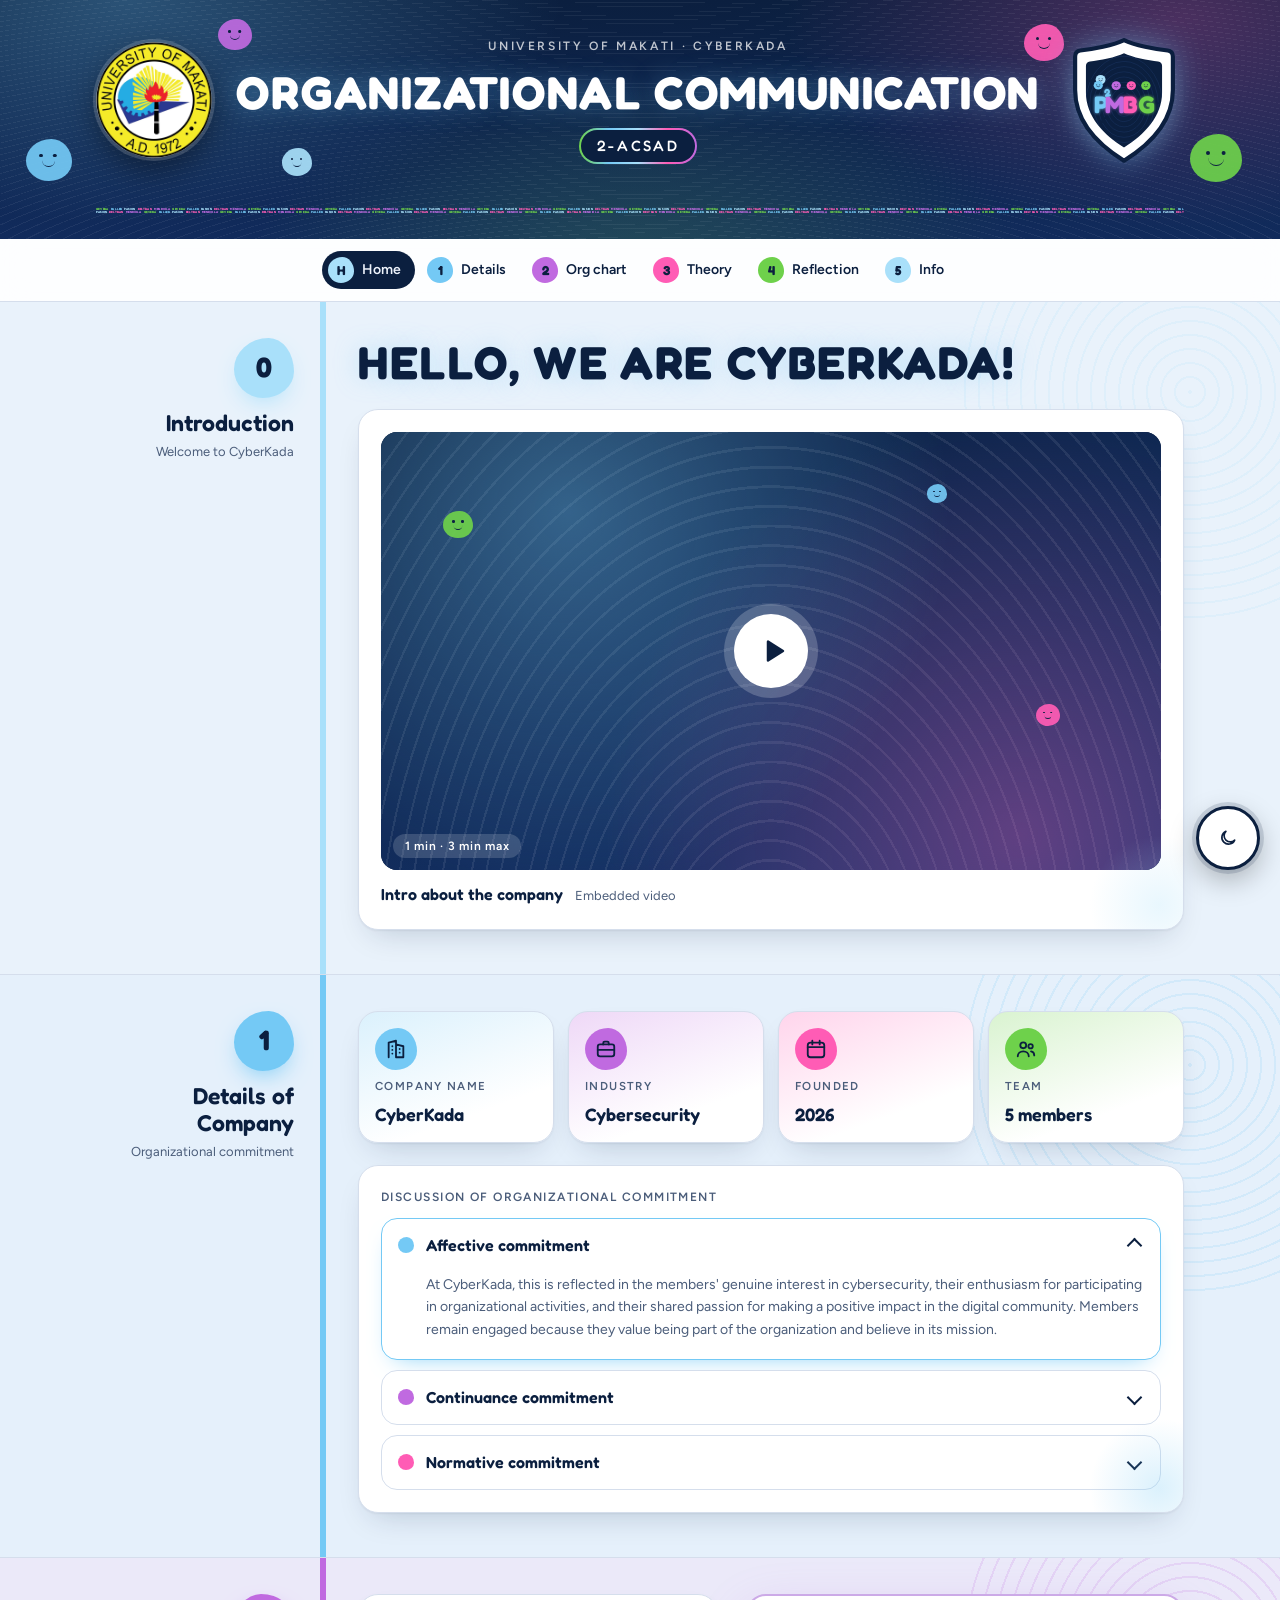
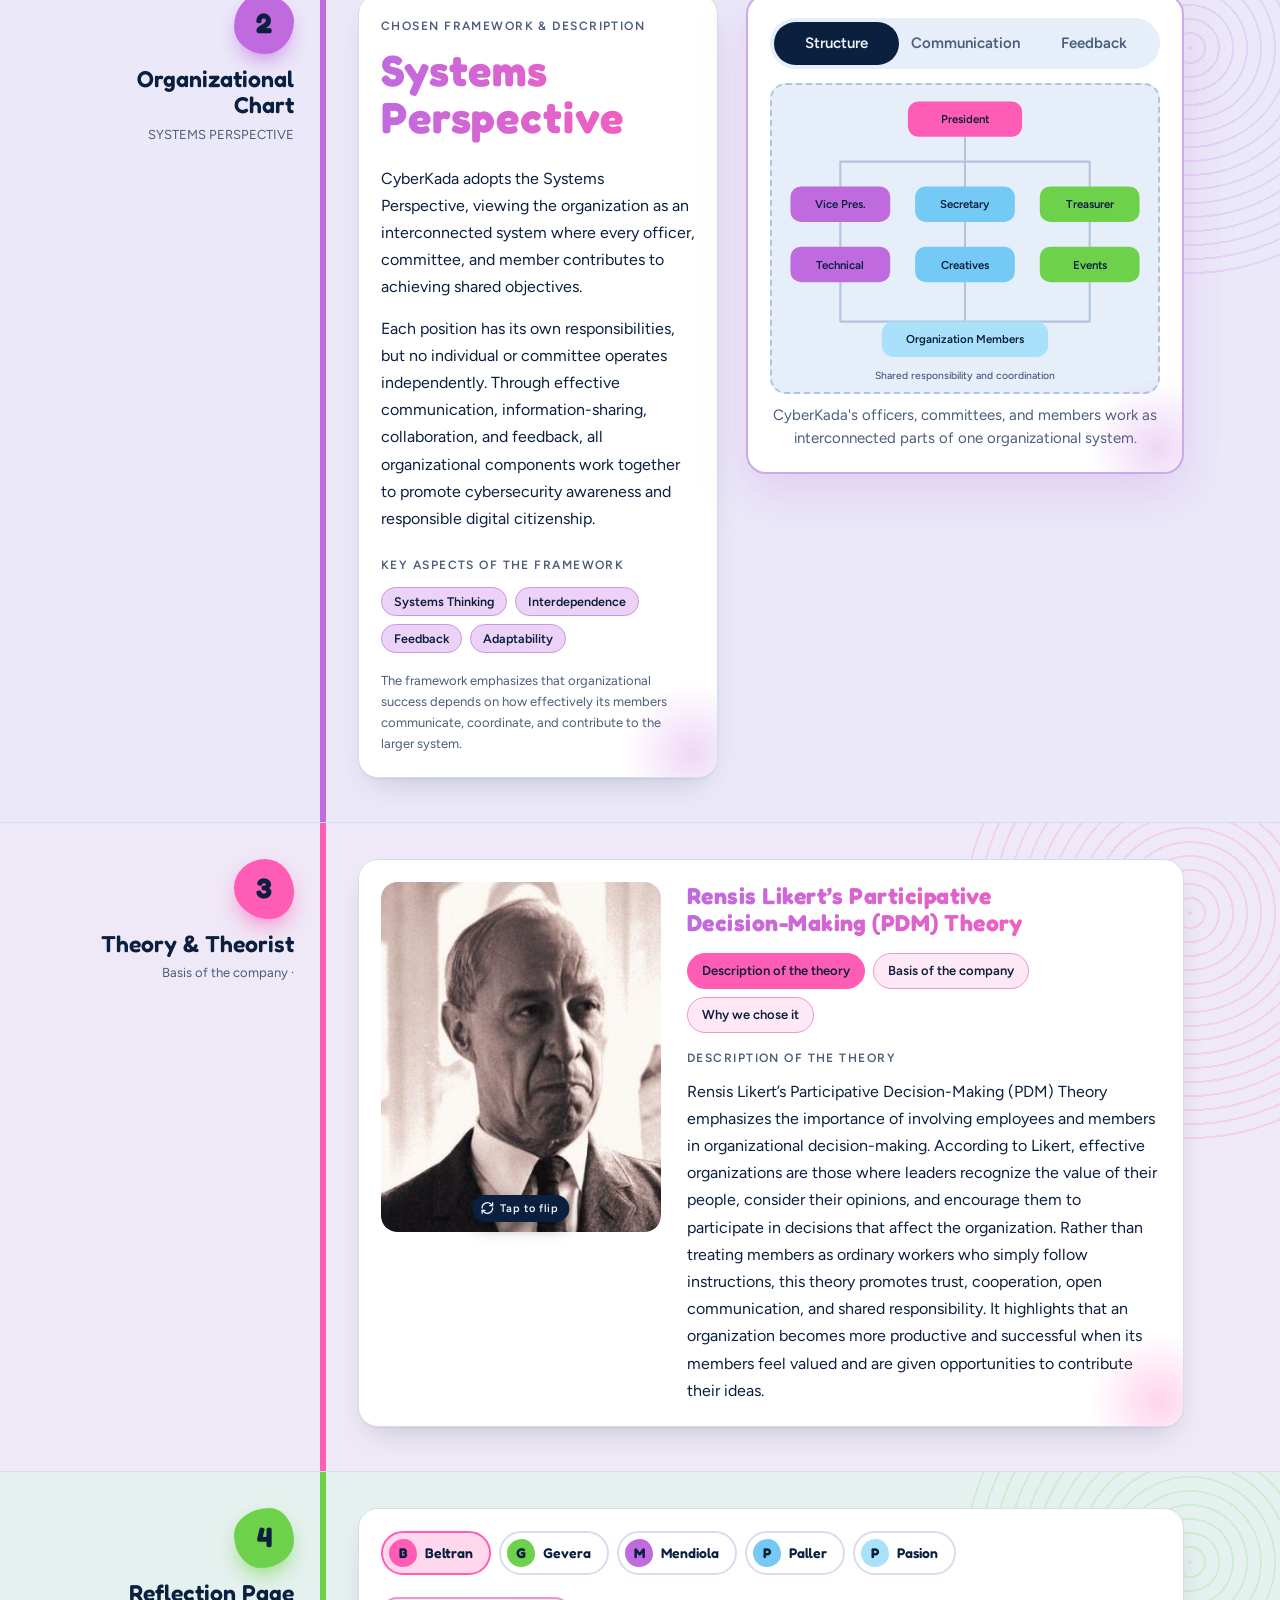
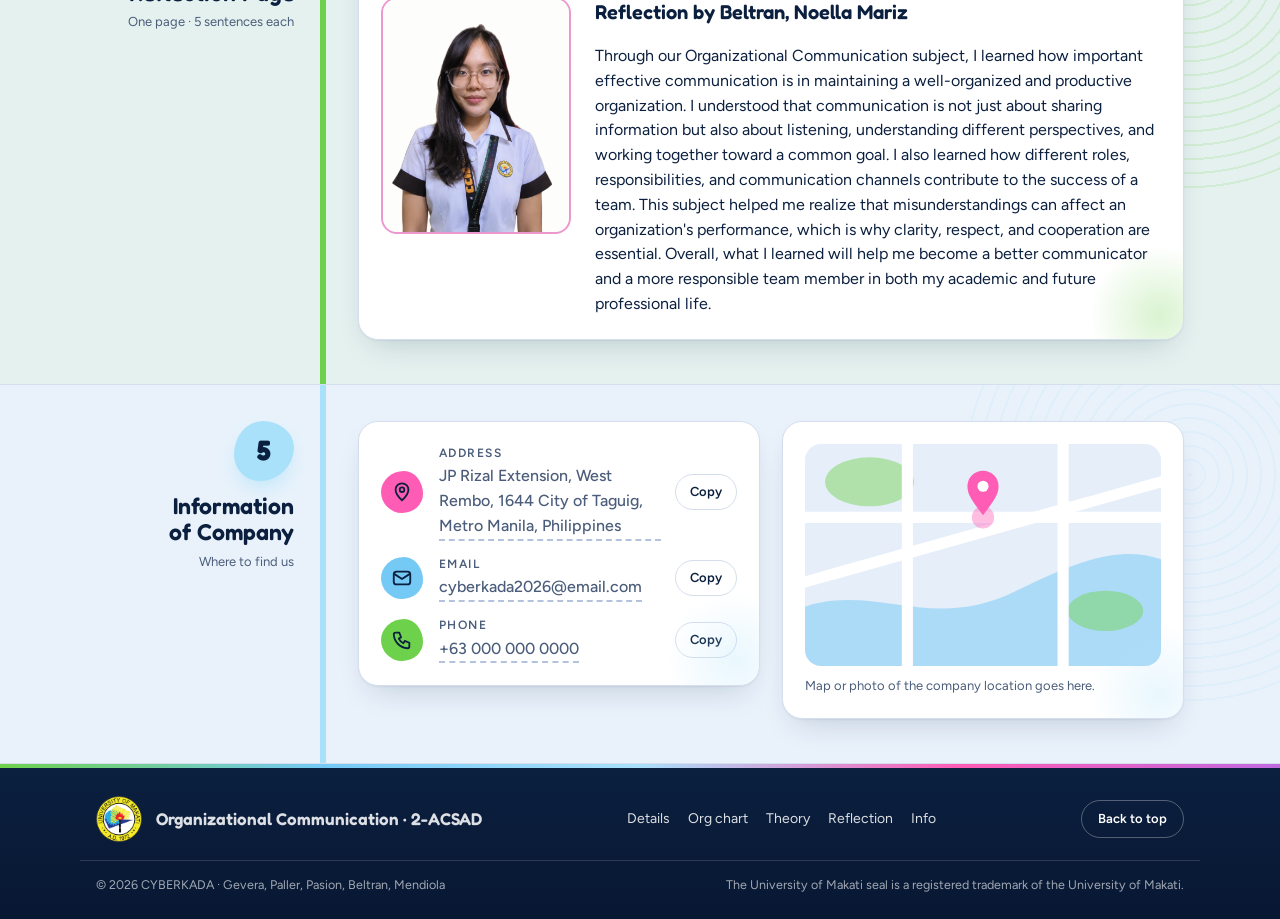
==== commit 528096cc: "added theorist" ====
--- a/index.html
+++ b/index.html
@@ -159,7 +159,7 @@
           <article class="tile" style="--c: var(--sky)">
             <span class="ico"><svg viewBox="0 0 24 24" fill="none" stroke="currentColor" stroke-width="2" stroke-linecap="round" stroke-linejoin="round" aria-hidden="true"><path d="M4 21V5l8-2v18M12 21h8V9l-8-2M8 9h.01M8 13h.01M8 17h.01M16 12h.01M16 16h.01"/></svg></span>
             <span class="k">Company name</span>
-            <strong class="v">>CyberKada</strong>
+            <strong class="v">CyberKada</strong>
           </article>
           <article class="tile" style="--c: var(--violet)">
             <span class="ico"><svg viewBox="0 0 24 24" fill="none" stroke="currentColor" stroke-width="2" stroke-linecap="round" stroke-linejoin="round" aria-hidden="true"><rect x="3" y="7" width="18" height="13" rx="2.5"/><path d="M9 7V5.5A1.5 1.5 0 0 1 10.5 4h3A1.5 1.5 0 0 1 15 5.5V7M3 13h18"/></svg></span>
@@ -577,13 +577,15 @@
           <div class="panel" role="tabpanel" id="panel-gevera" aria-labelledby="tab-gevera" style="--c: var(--lime)" hidden>
             <div class="refl">
               <figure class="rphoto">
-                <svg viewBox="0 0 24 24" fill="none" stroke="currentColor" stroke-width="1.6" stroke-linecap="round" stroke-linejoin="round" aria-hidden="true"><circle cx="12" cy="8" r="3.5"/><path d="M5 20c0-4 3-6 7-6s7 2 7 6"/></svg>
-                <span>Photo of Gevera</span>
+                
+                
+                <img src="img/Dan.jpg" alt="Daniel Gevera">
               </figure>
               <div class="rtext">
                 <div class="pan-head"><h3>Reflection by Gevera, Daniel</h3></div>
                 <p>
                   <!-- paste Gevera's reflection paragraph here -->
+                  Organizational Communication taught me that an organization can only function well when its members communicate clearly, honestly, and consistently. Working on CyberKada helped me see how each role, from leadership to the creative and technical teams, depends on shared information and coordination to reach common goals. I learned that good communication also means listening to feedback and being open to different ideas, since these help a team improve and adapt. This subject showed me that commitment grows when members feel valued, understand their responsibilities, and trust one another. Overall, what I learned will help me become a more cooperative and effective communicator in both my academic life and my future career.
                 </p>
               </div>
             </div>
@@ -627,12 +629,13 @@
             <div class="refl">
               <figure class="rphoto">
                 <svg viewBox="0 0 24 24" fill="none" stroke="currentColor" stroke-width="1.6" stroke-linecap="round" stroke-linejoin="round" aria-hidden="true"><circle cx="12" cy="8" r="3.5"/><path d="M5 20c0-4 3-6 7-6s7 2 7 6"/></svg>
-                <span>Photo of Pasion</span>
+                <img src="img/Hans.jpg" alt="Hans Pasion">
               </figure>
               <div class="rtext">
                 <div class="pan-head"><h3>Reflection by Pasion, Hans Philip</h3></div>
                 <p>
                   <!-- paste Pasion's reflection paragraph here -->
+                  Through Organizational Communication, I realized how important communication is in building a successful and organized team. Being part of CyberKada with my groupmates helped me understand that teamwork is not only about completing tasks but also about supporting one another and taking responsibility. I learned that every member has a role to fulfill, and cooperation makes it easier to achieve our common goals. I also realized that listening to others, respecting different opinions, and giving clear updates can prevent misunderstandings and improve our teamwork. This experience taught me that commitment, trust, and open communication are important in maintaining a strong organization. Overall, this subject helped me improve how I communicate and work with others, which I can apply not only in my studies but also in my future career.
                 </p>
               </div>
             </div>
@@ -740,3 +743,4 @@
 <script src="script.js"></script>
 </body>
 </html>
+
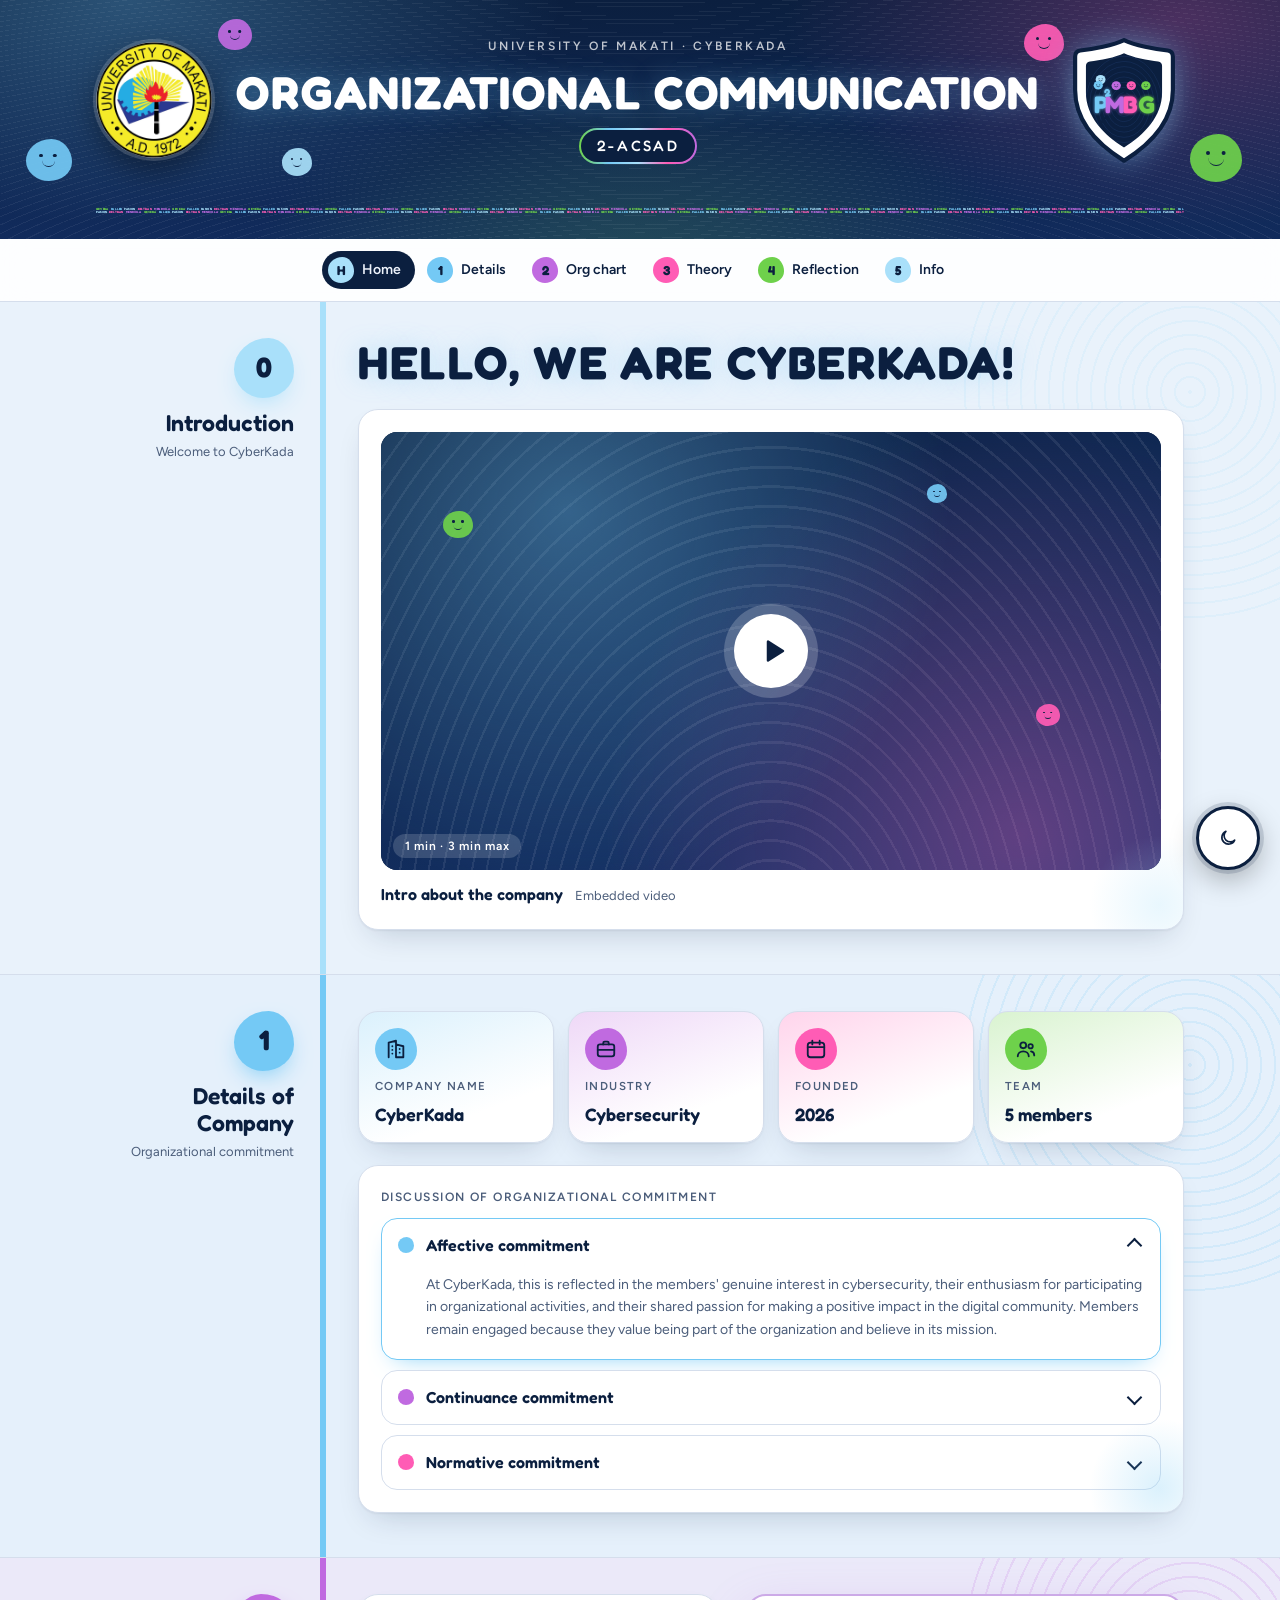
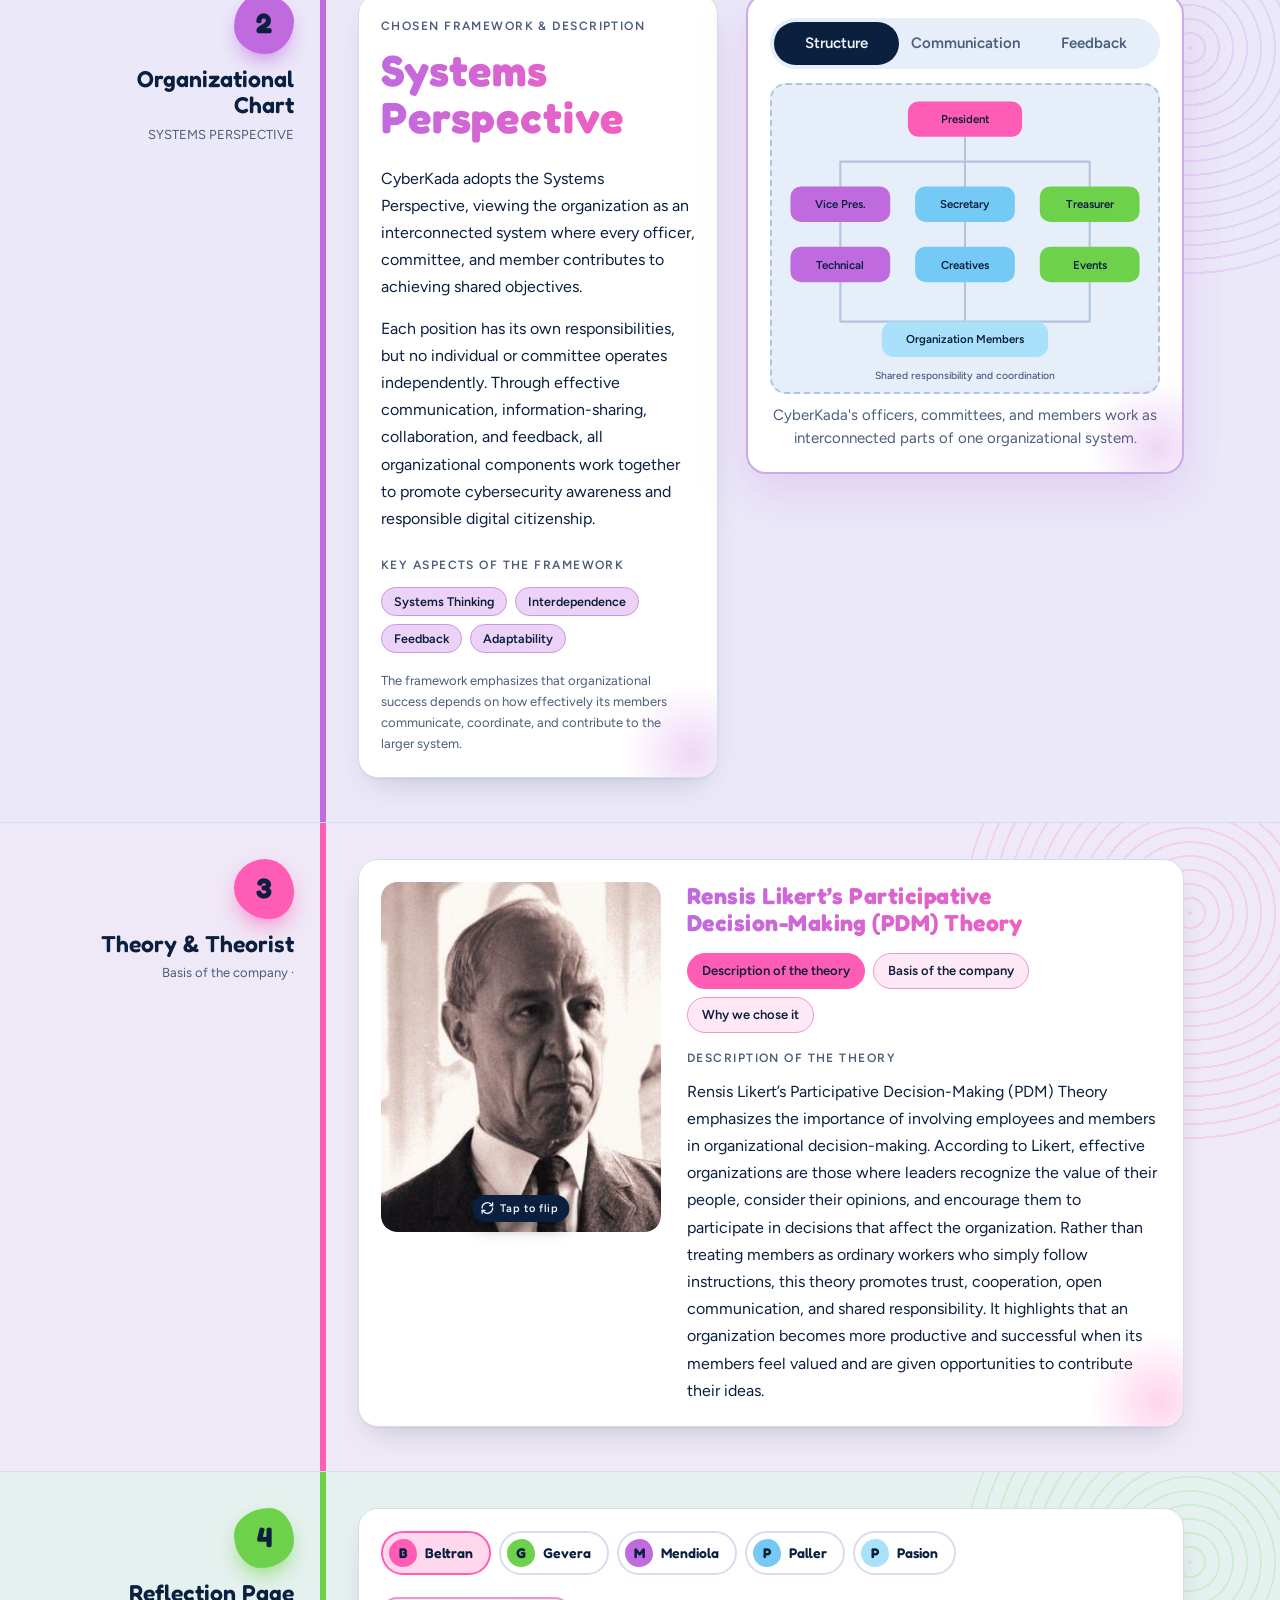
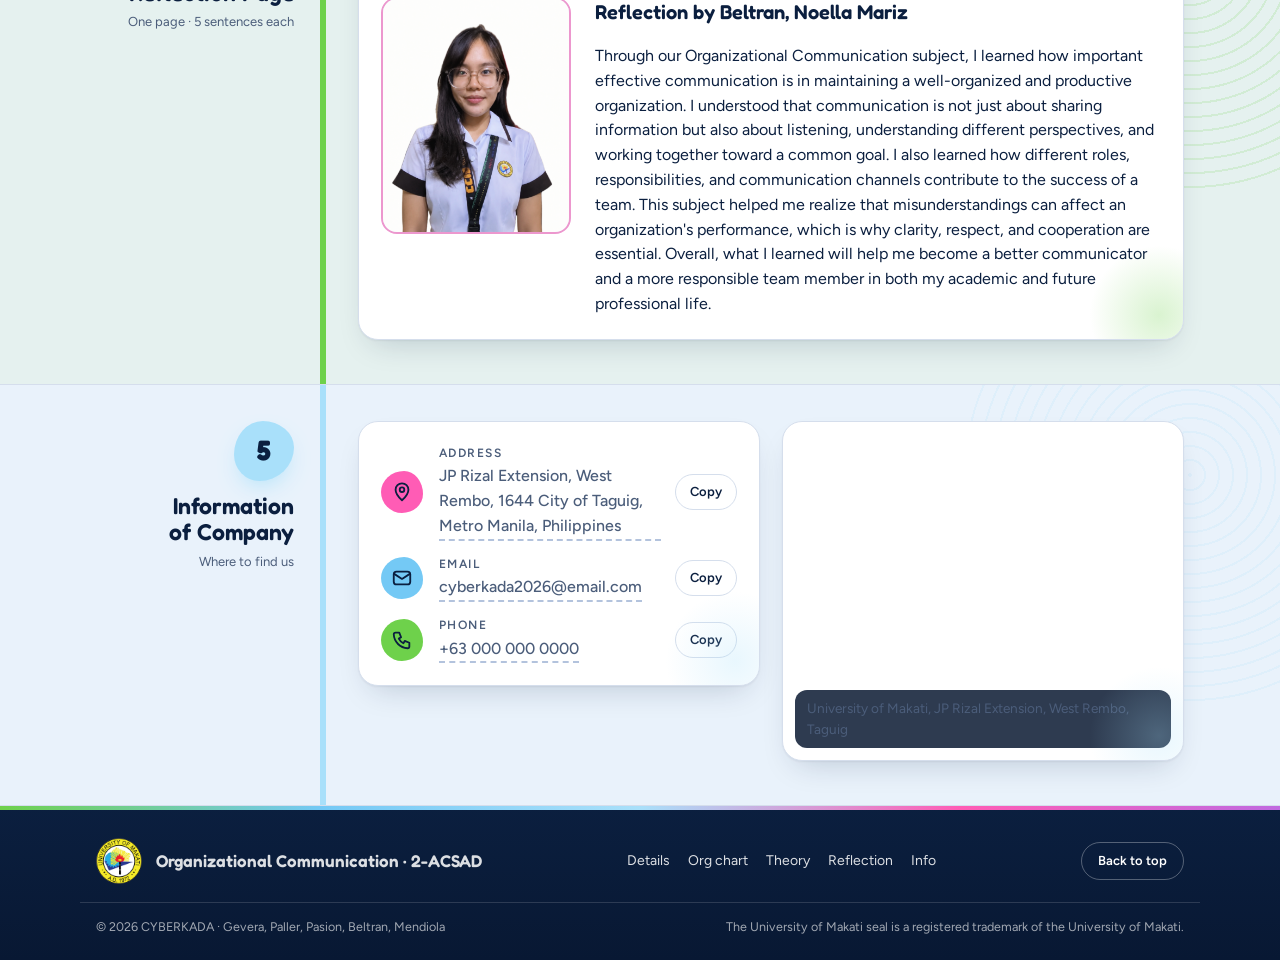
==== commit 1c61a358: "polishing" ====
--- a/index.html
+++ b/index.html
@@ -481,7 +481,10 @@
                   <div class="face back photo">
                     <img src="img/pdm diagram.jpg" alt="PDM Theory">
                   </div>
+                  
+
                 </div>
+                
                 <span class="flip-hint" id="flipHint" aria-hidden="true">
                   <svg viewBox="0 0 24 24" fill="none" stroke="currentColor" stroke-width="2.2" stroke-linecap="round" stroke-linejoin="round"><path d="M3 12a9 9 0 0 1 15.5-6.2L21 8"/><path d="M21 3v5h-5"/><path d="M21 12a9 9 0 0 1-15.5 6.2L3 16"/><path d="M3 21v-5h5"/></svg>
                   <span id="flipHintText">Tap to flip</span>
@@ -595,13 +598,13 @@
           <div class="panel" role="tabpanel" id="panel-mendiola" aria-labelledby="tab-mendiola" style="--c: var(--violet)" hidden>
             <div class="refl">
               <figure class="rphoto">
-                <svg viewBox="0 0 24 24" fill="none" stroke="currentColor" stroke-width="1.6" stroke-linecap="round" stroke-linejoin="round" aria-hidden="true"><circle cx="12" cy="8" r="3.5"/><path d="M5 20c0-4 3-6 7-6s7 2 7 6"/></svg>
-                <span>Photo of Mendiola</span>
+                <img src="img/CJ.png" alt="Carl Justin Mendiola">
               </figure>
               <div class="rtext">
                 <div class="pan-head"><h3>Reflection by Mendiola, Carl Justin</h3></div>
                 <p>
-                  <!-- paste Mendiola's reflection paragraph here -->
+                   Through our Organizational Communication subject, I learned that good communication is important in making a team work better. While working on our CyberKada project, I realized that I cannot just focus on my own responsibilities because I also need to consider my groupmates and how our work connects with one another. I learned that sharing ideas, listening to different opinions, and helping each other make decisions can make it easier for us to reach our goals. It also made me realize that I still have room to improve when it comes to expressing my thoughts and communicating with others. Overall, this subject taught me to be more open, responsible, and cooperative, which I know will help me in future school projects and in my career.
+                  </p>
                 </p>
               </div>
             </div>
@@ -628,7 +631,6 @@
           <div class="panel" role="tabpanel" id="panel-pasion" aria-labelledby="tab-pasion" style="--c: var(--ice)" hidden>
             <div class="refl">
               <figure class="rphoto">
-                <svg viewBox="0 0 24 24" fill="none" stroke="currentColor" stroke-width="1.6" stroke-linecap="round" stroke-linejoin="round" aria-hidden="true"><circle cx="12" cy="8" r="3.5"/><path d="M5 20c0-4 3-6 7-6s7 2 7 6"/></svg>
                 <img src="img/Hans.jpg" alt="Hans Pasion">
               </figure>
               <div class="rtext">
@@ -680,24 +682,20 @@
             </ul>
           </div>
 
-          <div class="card rv" style="--c: var(--ice)">
-            <svg class="map" viewBox="0 0 320 200" role="img" aria-label="Map placeholder with a pin">
-              <rect class="m-bg" width="320" height="200"/>
-              <path class="m-water" d="M-10 150C60 120 110 172 190 132S300 92 340 112V210H-10Z"/>
-              <ellipse class="m-park" cx="58" cy="34" rx="40" ry="22"/>
-              <ellipse class="m-park" cx="270" cy="150" rx="34" ry="18"/>
-              <path class="m-road" d="M0 66H320"/>
-              <path class="m-road" d="M92 0V200"/>
-              <path class="m-road" d="M232 0V200"/>
-              <path class="m-road" d="M0 124 320 34"/>
-              <g transform="translate(160 66)">
-                <circle class="m-pulse" r="10"/>
-                <path class="m-pin" d="M0 0c-9-12-14-18-14-26a14 14 0 0 1 28 0c0 8-5 14-14 26z" transform="translate(0 -2)"/>
-                <circle class="m-dot" cy="-28" r="5"/>
-              </g>
-            </svg>
-            <p class="note">Map or photo of the company location goes here.</p>
-          </div>
+          <div class="card rv map-card" style="--c: var(--ice); position:relative; padding:0; overflow:hidden; min-height:340px;">
+  <iframe
+    title="Map of University of Makati"
+    src="https://www.google.com/maps?q=University+of+Makati,+JP+Rizal+Extension,+West+Rembo,+Taguig&output=embed"
+    loading="lazy"
+    referrerpolicy="no-referrer-when-downgrade"
+    allowfullscreen
+    style="position:absolute; inset:0; width:100%; height:100%; border:0;">
+  </iframe>
+
+  <p class="note" style="position:absolute; left:12px; right:12px; bottom:12px; margin:0; padding:8px 12px; border-radius:12px; font-size:.85rem; background:rgba(10,25,50,.85); pointer-events:none;">
+    University of Makati, JP Rizal Extension, West Rembo, Taguig
+  </p>
+</div>
         </div>
       </div>
     </div>
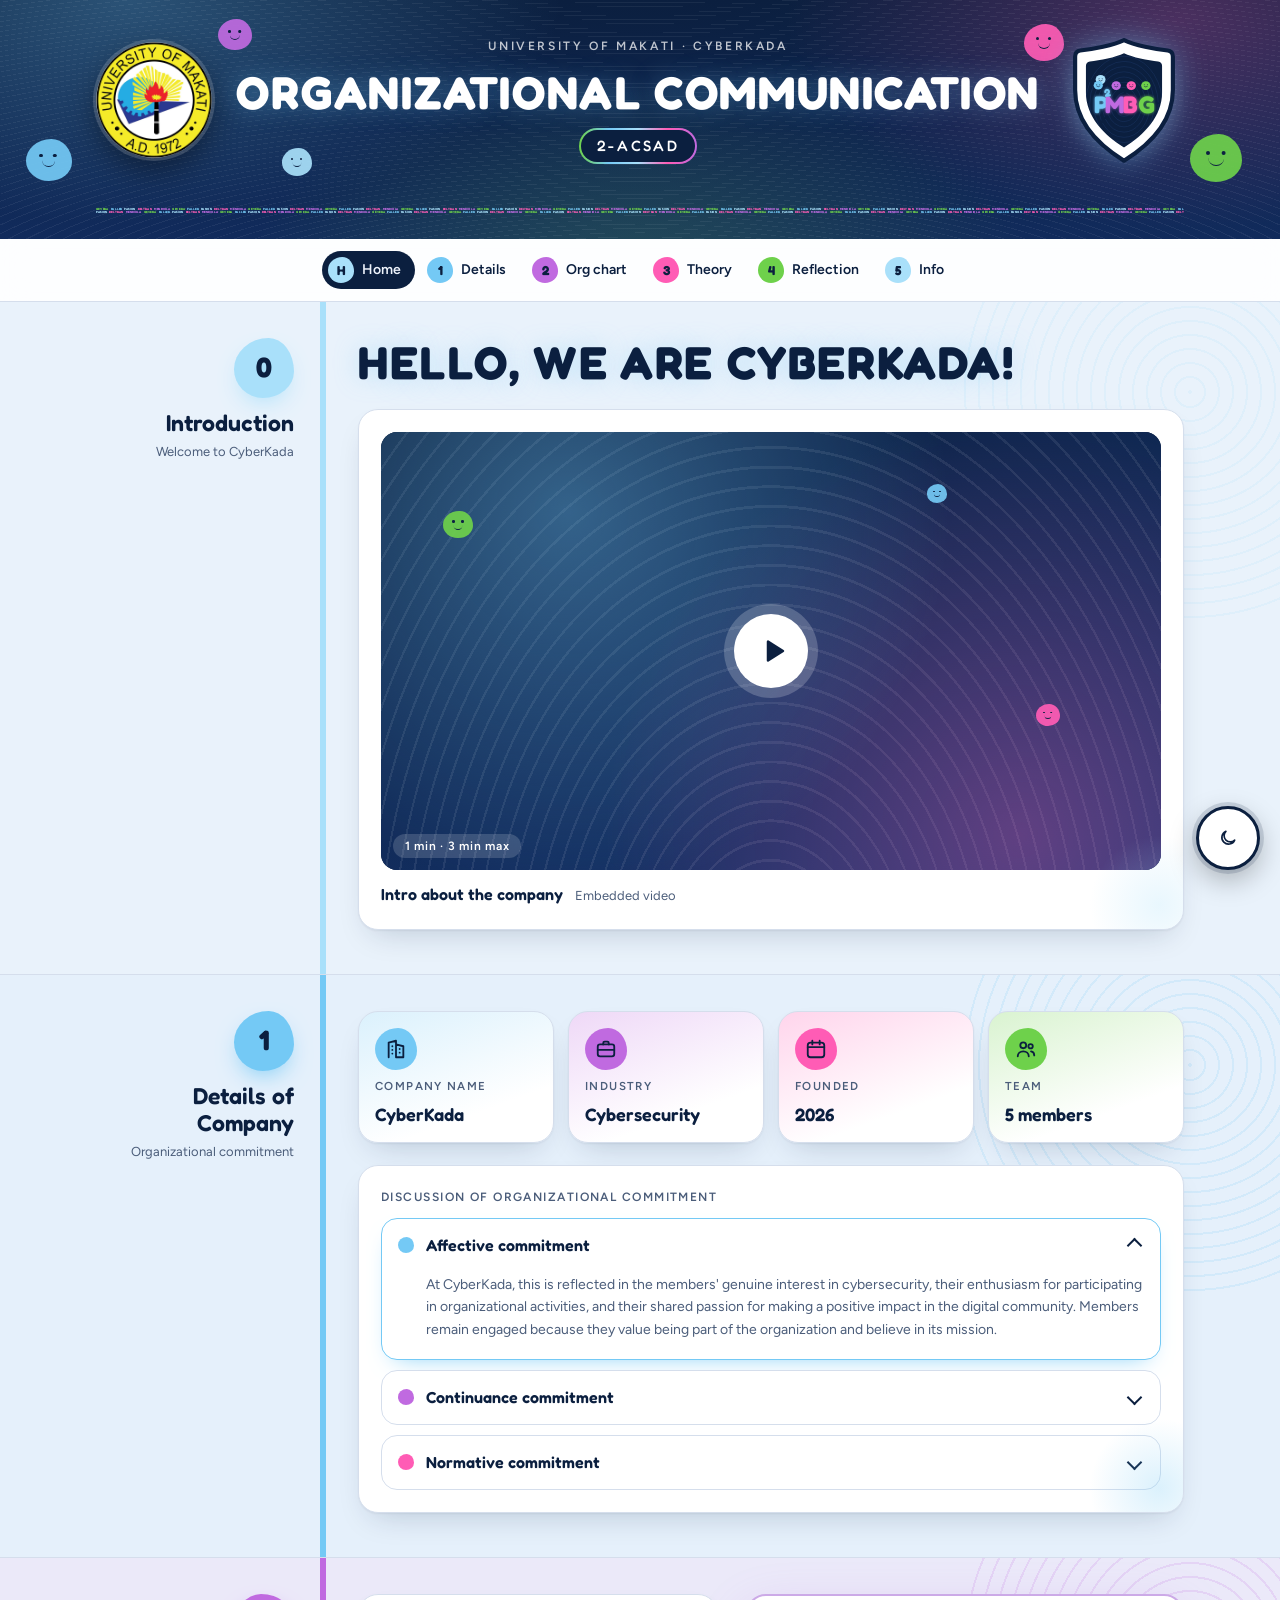
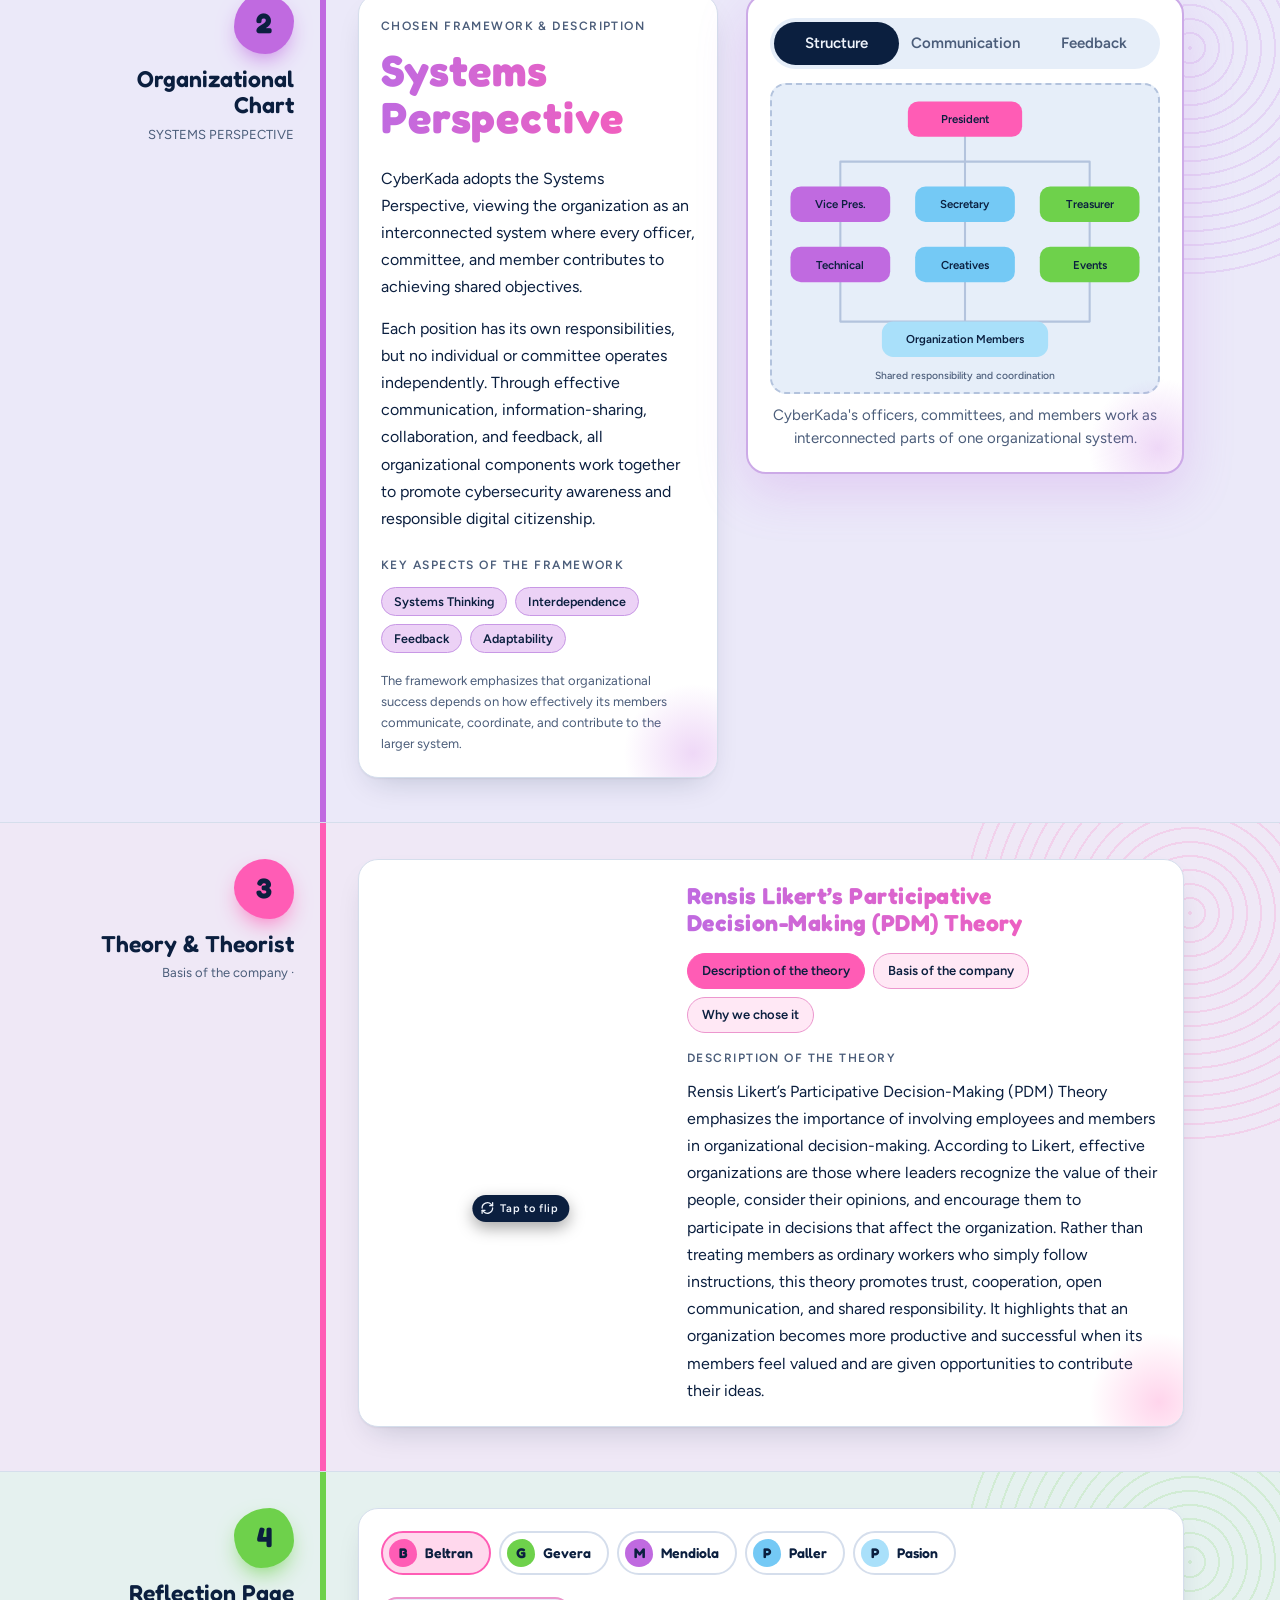
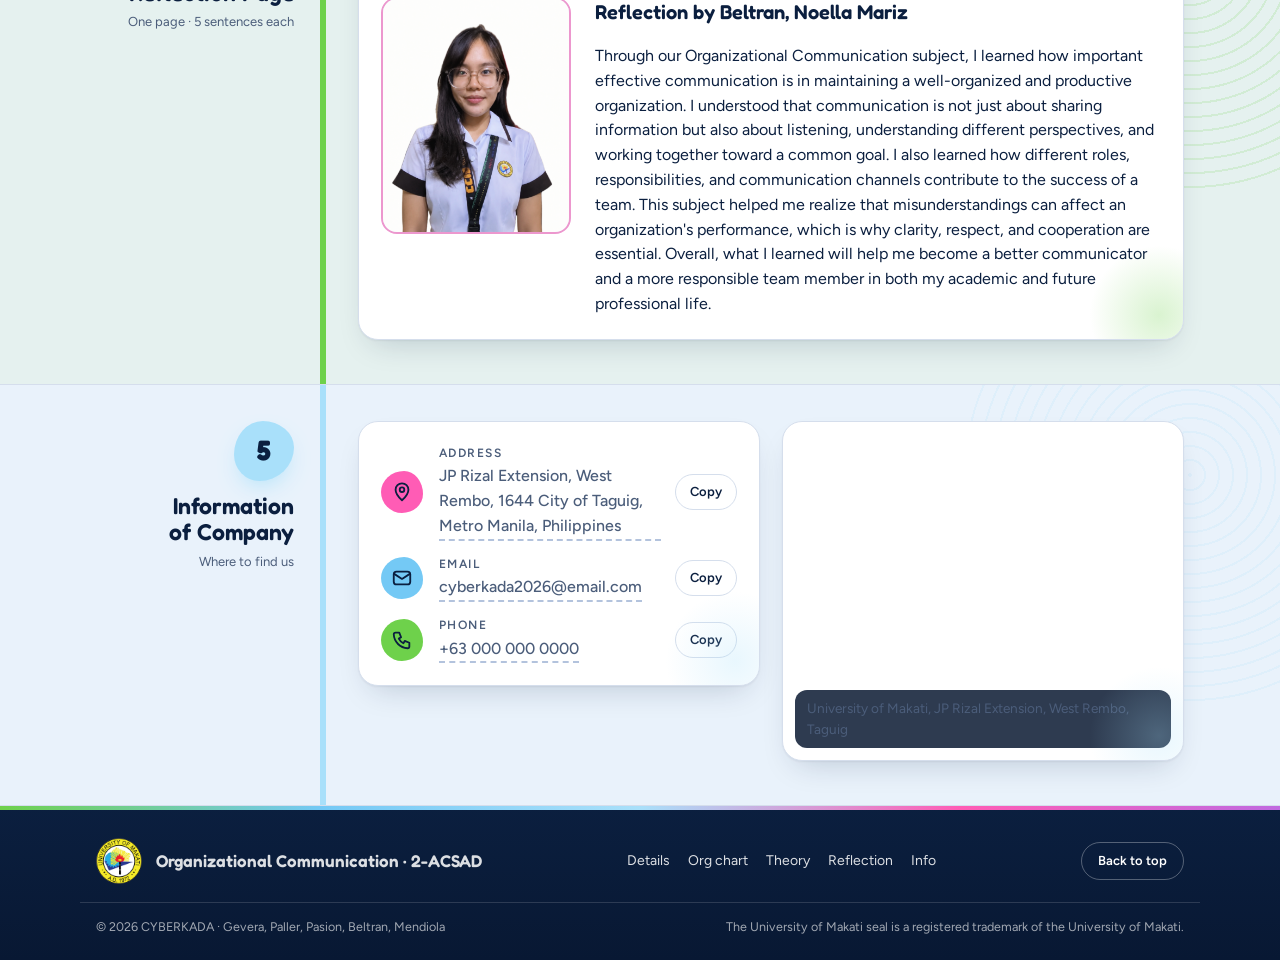
==== commit 05b7a86f: "fix theorist photo" ====
--- a/index.html
+++ b/index.html
@@ -484,7 +484,7 @@
                   
 
                 </div>
-                
+<button class="flip-zoom" id="flipZoom" type="button" aria-label="Enlarge the PDM diagram" tabindex="-1" style="position:absolute;right:10px;bottom:10px;z-index:4;margin:0;padding:3px 10px;border:0;border-radius:999px;background:var(--ink);color:var(--bg);font:600 11px var(--font-body);letter-spacing:.06em;line-height:1.5;opacity:0;pointer-events:none;transition:opacity .2s">Enlarge</button>                
                 <span class="flip-hint" id="flipHint" aria-hidden="true">
                   <svg viewBox="0 0 24 24" fill="none" stroke="currentColor" stroke-width="2.2" stroke-linecap="round" stroke-linejoin="round"><path d="M3 12a9 9 0 0 1 15.5-6.2L21 8"/><path d="M21 3v5h-5"/><path d="M21 12a9 9 0 0 1-15.5 6.2L3 16"/><path d="M3 21v-5h5"/></svg>
                   <span id="flipHintText">Tap to flip</span>
